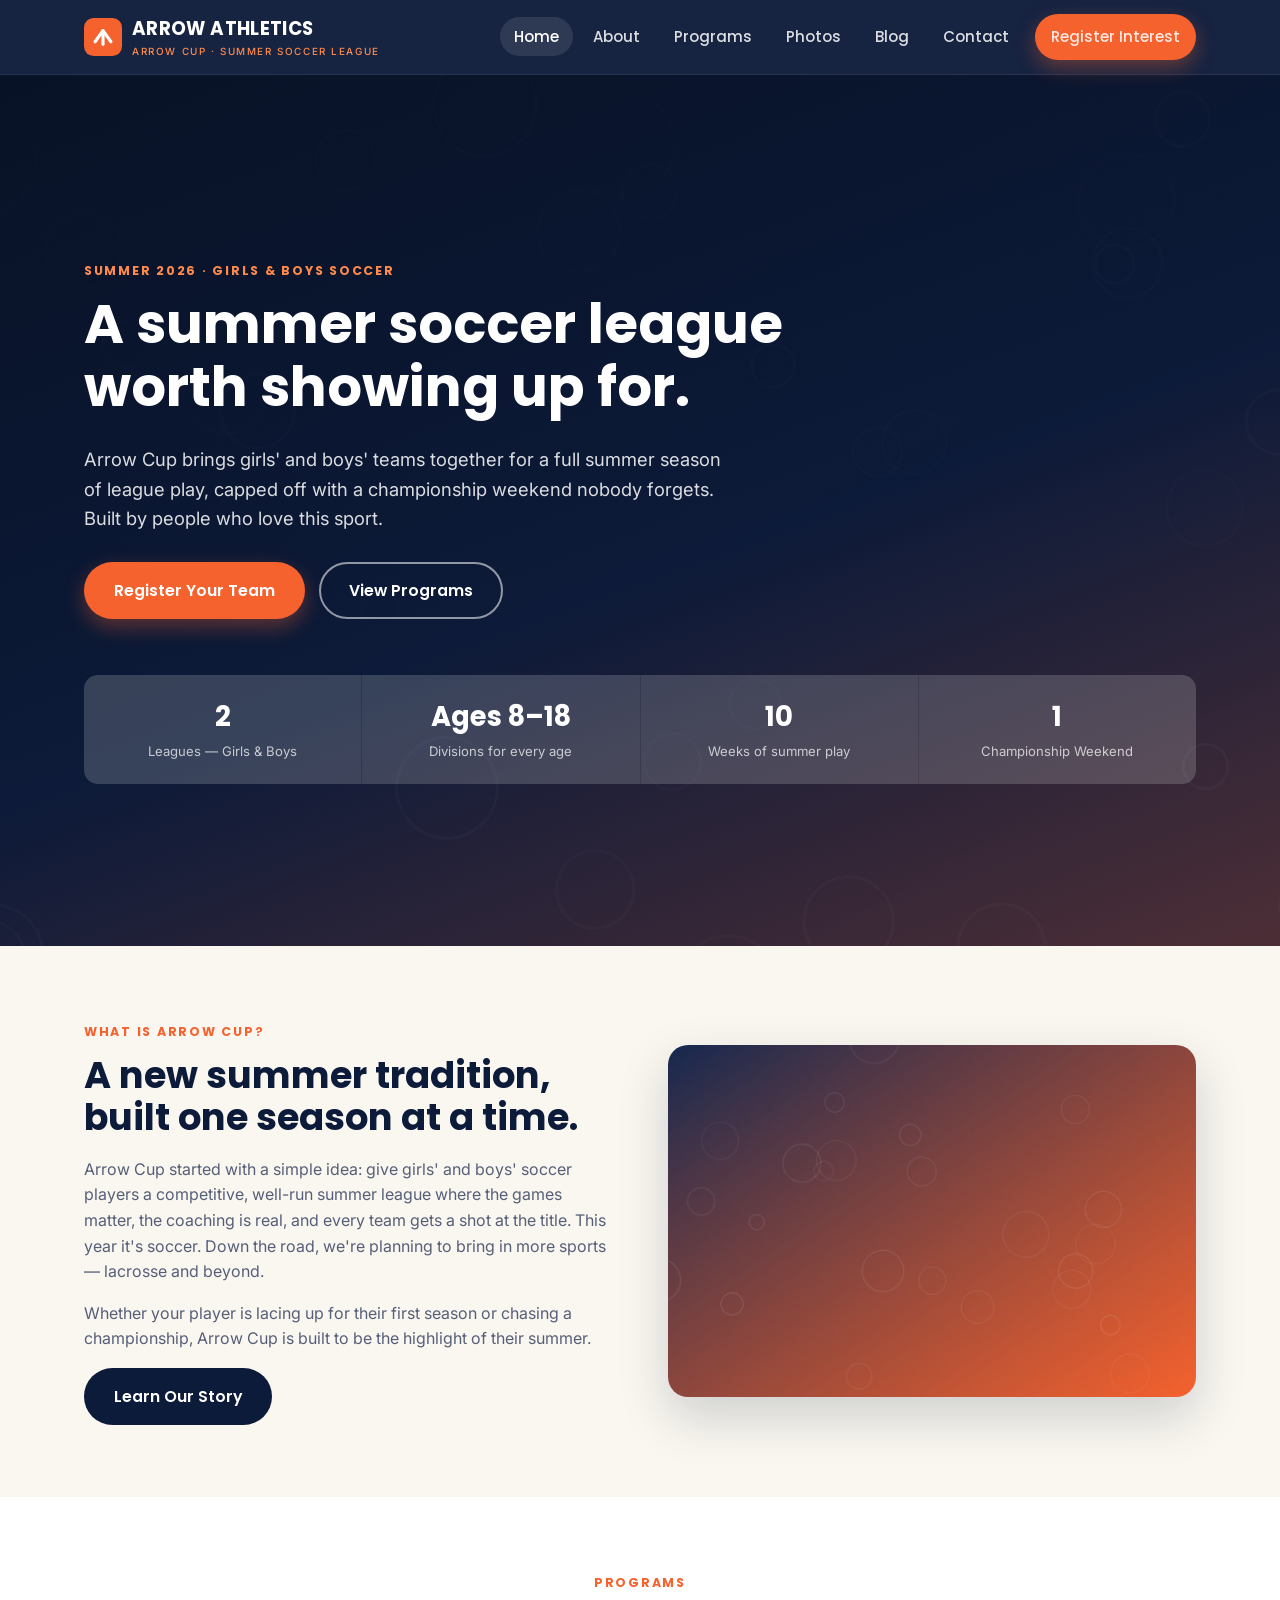
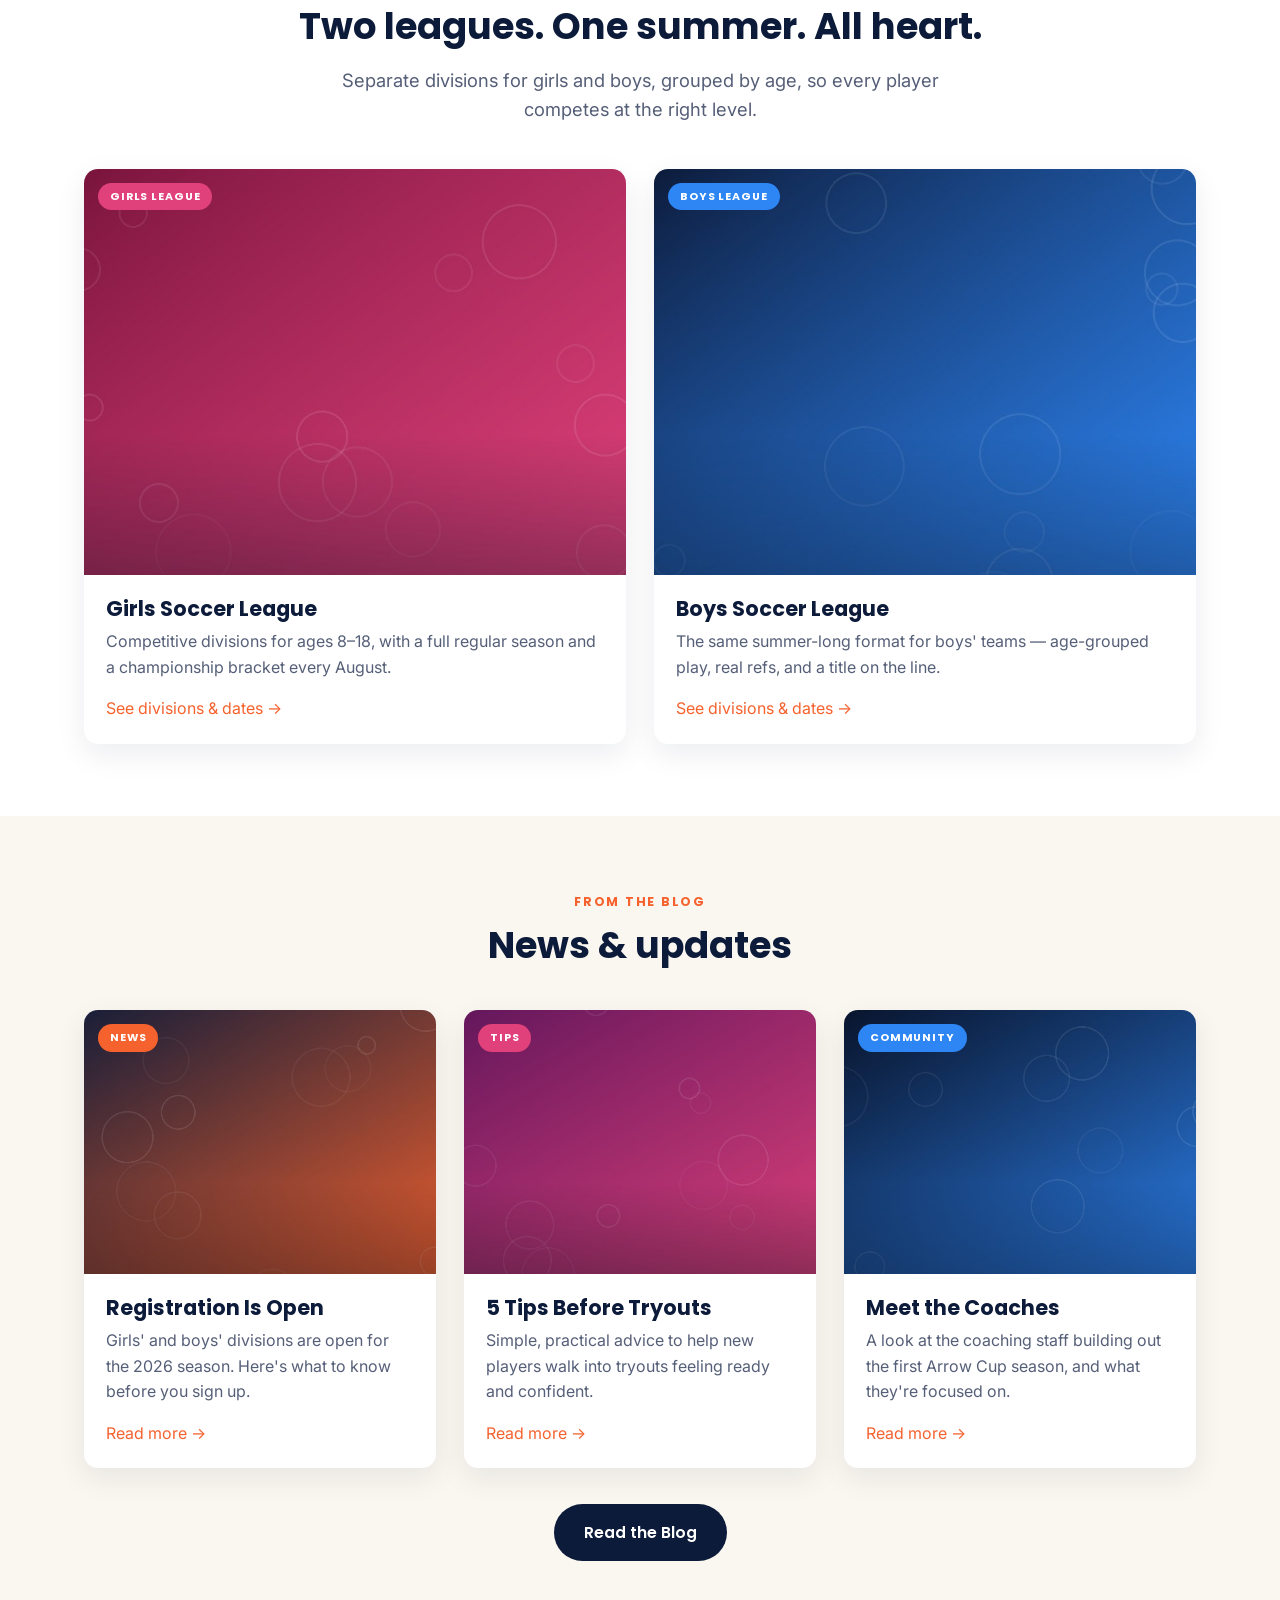
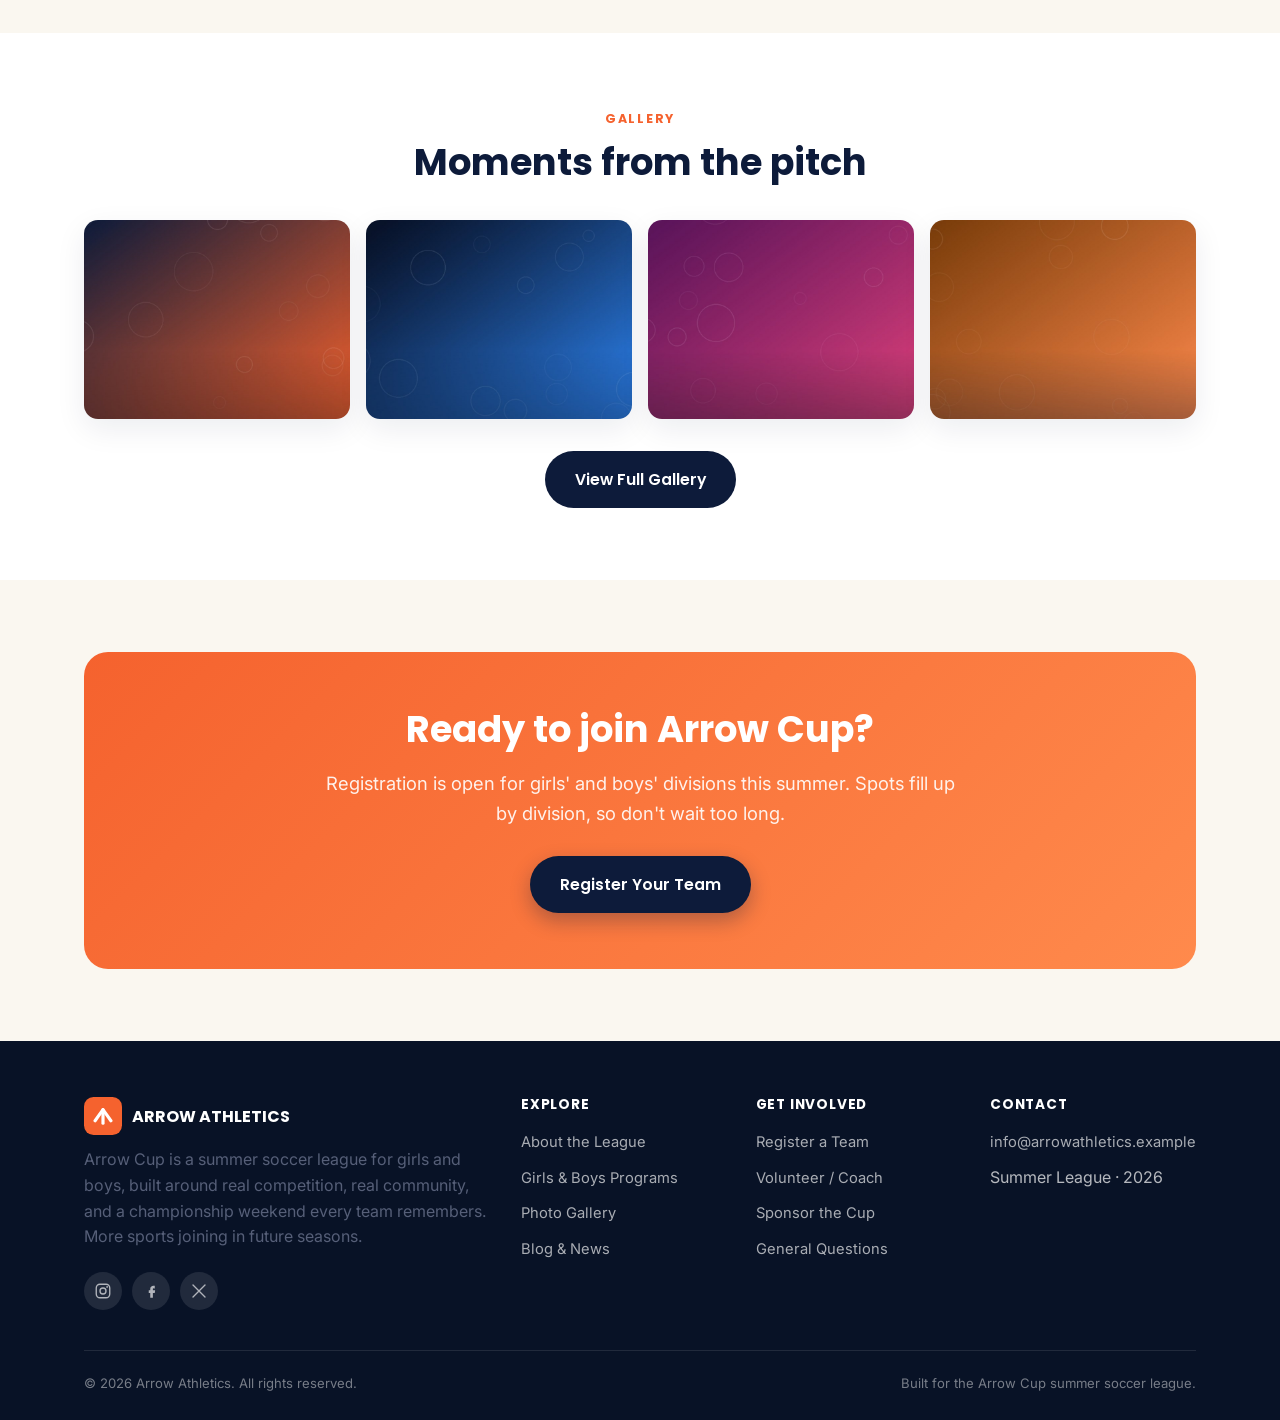
==== index.html @ c4ea47e0 "Add files via upload" ====
<!doctype html>
<html lang="en">
<head>
<meta charset="UTF-8">
<meta name="viewport" content="width=device-width, initial-scale=1.0">
<title>Home | Arrow Athletics</title>
<meta name="description" content="Arrow Cup is a summer soccer league for girls and boys, built around real competition, community, and a championship weekend.">
<link rel="icon" href="images/favicon.svg" type="image/svg+xml">
<link rel="preconnect" href="https://fonts.googleapis.com">
<link rel="preconnect" href="https://fonts.gstatic.com" crossorigin>
<link href="https://fonts.googleapis.com/css2?family=Poppins:wght@500;600;700;800&family=Inter:wght@400;500;600&display=swap" rel="stylesheet">
<link rel="stylesheet" href="css/style.css">
<meta property="og:title" content="Home | Arrow Athletics">
<meta property="og:description" content="Arrow Cup is a summer soccer league for girls and boys, built around real competition, community, and a championship weekend.">
<meta property="og:type" content="website">
</head>
<body>
<header class="site-header">
  <div class="nav-wrap">
    <a href="index.html" class="brand">
      <svg class="brand-mark" viewBox="0 0 48 48" fill="none" xmlns="http://www.w3.org/2000/svg" aria-hidden="true">
<rect width="48" height="48" rx="12" fill="#F5622E"/>
<path d="M14 30L24 16L34 30" stroke="white" stroke-width="4" stroke-linecap="round" stroke-linejoin="round"/>
<path d="M24 16V33" stroke="white" stroke-width="4" stroke-linecap="round"/>
</svg>
      <span>ARROW ATHLETICS<small>Arrow Cup &middot; Summer Soccer League</small></span>
    </a>
    <ul class="nav-links">
        <li><a href="index.html" class="active">Home</a></li>
        <li><a href="about.html">About</a></li>
        <li><a href="programs.html">Programs</a></li>
        <li><a href="photos.html">Photos</a></li>
        <li><a href="blog.html">Blog</a></li>
        <li><a href="contact.html">Contact</a></li>
        <li class="nav-cta"><a href="contact.html" class="btn btn-primary btn-sm">Register Interest</a></li>
    </ul>
    <button class="nav-toggle" aria-label="Toggle navigation" aria-expanded="false">
      <span></span><span></span><span></span>
    </button>
  </div>
</header>

<section class="hero">
  <div class="hero-bg" style="background-image:url('images/hero.jpg')"></div>
  <div class="hero-overlay"></div>
  <div class="hero-inner">
    <div class="eyebrow" style="color:#ff8a4c">Summer 2026 &middot; Girls &amp; Boys Soccer</div>
    <h1>A summer soccer league worth showing up for.</h1>
    <p class="lede">Arrow Cup brings girls' and boys' teams together for a full summer season of league play, capped off with a championship weekend nobody forgets. Built by people who love this sport.</p>
    <div class="hero-actions">
      <a href="contact.html" class="btn btn-primary">Register Your Team</a>
      <a href="programs.html" class="btn btn-outline">View Programs</a>
    </div>
    <div class="stat-strip">
      <div class="stat-item"><strong>2</strong><span>Leagues &mdash; Girls &amp; Boys</span></div>
      <div class="stat-item"><strong>Ages 8&ndash;18</strong><span>Divisions for every age</span></div>
      <div class="stat-item"><strong>10</strong><span>Weeks of summer play</span></div>
      <div class="stat-item"><strong>1</strong><span>Championship Weekend</span></div>
    </div>
  </div>
</section>

<section>
  <div class="container">
    <div class="grid grid-2" style="align-items:center; gap:56px;">
      <div>
        <div class="eyebrow">What is Arrow Cup?</div>
        <h2>A new summer tradition, built one season at a time.</h2>
        <p>Arrow Cup started with a simple idea: give girls' and boys' soccer players a competitive, well-run summer league where the games matter, the coaching is real, and every team gets a shot at the title. This year it's soccer. Down the road, we're planning to bring in more sports &mdash; lacrosse and beyond.</p>
        <p>Whether your player is lacing up for their first season or chasing a championship, Arrow Cup is built to be the highlight of their summer.</p>
        <a href="about.html" class="btn btn-navy">Learn Our Story</a>
      </div>
      <div>
        <img src="images/about.jpg" alt="Arrow Cup summer soccer league" style="border-radius:20px; box-shadow:var(--shadow-lg);">
      </div>
    </div>
  </div>
</section>

<section style="background:#fff;">
  <div class="container">
    <div class="center" style="margin-bottom:44px;">
      <div class="eyebrow">Programs</div>
      <h2>Two leagues. One summer. All heart.</h2>
      <p class="lede mx-auto">Separate divisions for girls and boys, grouped by age, so every player competes at the right level.</p>
    </div>
    <div class="grid grid-2">
      <div class="card">
        <div class="card-media"><img src="images/gallery/gallery-2.jpg" alt="Girls soccer league"><span class="tag tag-girls">Girls League</span></div>
        <div class="card-body">
          <h3>Girls Soccer League</h3>
          <p>Competitive divisions for ages 8&ndash;18, with a full regular season and a championship bracket every August.</p>
          <a href="programs.html#girls">See divisions &amp; dates &rarr;</a>
        </div>
      </div>
      <div class="card">
        <div class="card-media"><img src="images/gallery/gallery-6.jpg" alt="Boys soccer league"><span class="tag tag-boys">Boys League</span></div>
        <div class="card-body">
          <h3>Boys Soccer League</h3>
          <p>The same summer-long format for boys' teams &mdash; age-grouped play, real refs, and a title on the line.</p>
          <a href="programs.html#boys">See divisions &amp; dates &rarr;</a>
        </div>
      </div>
    </div>
  </div>
</section>

<section>
  <div class="container">
    <div class="center" style="margin-bottom:44px;">
      <div class="eyebrow">From the Blog</div>
      <h2>News &amp; updates</h2>
    </div>
    <div class="grid grid-3">
      <div class="card">
        <div class="card-media"><img src="images/blog/blog-1.jpg" alt="Registration Is Open"><span class="tag tag-news">News</span></div>
        <div class="card-body">
          <h3>Registration Is Open</h3>
          <p>Girls' and boys' divisions are open for the 2026 season. Here's what to know before you sign up.</p>
          <a href="blog-registration-open.html">Read more &rarr;</a>
        </div>
      </div>
      <div class="card">
        <div class="card-media"><img src="images/blog/blog-2.jpg" alt="5 Tips Before Tryouts"><span class="tag tag-tips">Tips</span></div>
        <div class="card-body">
          <h3>5 Tips Before Tryouts</h3>
          <p>Simple, practical advice to help new players walk into tryouts feeling ready and confident.</p>
          <a href="blog-tryout-tips.html">Read more &rarr;</a>
        </div>
      </div>
      <div class="card">
        <div class="card-media"><img src="images/blog/blog-3.jpg" alt="Meet the Coaches"><span class="tag tag-community">Community</span></div>
        <div class="card-body">
          <h3>Meet the Coaches</h3>
          <p>A look at the coaching staff building out the first Arrow Cup season, and what they're focused on.</p>
          <a href="blog-meet-the-coaches.html">Read more &rarr;</a>
        </div>
      </div>
    </div>
    <div class="center" style="margin-top:36px;"><a href="blog.html" class="btn btn-navy">Read the Blog</a></div>
  </div>
</section>

<section style="background:#fff;">
  <div class="container">
    <div class="center" style="margin-bottom:36px;">
      <div class="eyebrow">Gallery</div>
      <h2>Moments from the pitch</h2>
    </div>
    <div class="grid grid-4" style="gap:16px;">
      <a href="photos.html" class="gallery-item"><img src="images/gallery/gallery-1.jpg" alt="Arrow Cup photo 1"></a><a href="photos.html" class="gallery-item"><img src="images/gallery/gallery-3.jpg" alt="Arrow Cup photo 3"></a><a href="photos.html" class="gallery-item"><img src="images/gallery/gallery-5.jpg" alt="Arrow Cup photo 5"></a><a href="photos.html" class="gallery-item"><img src="images/gallery/gallery-7.jpg" alt="Arrow Cup photo 7"></a>
    </div>
    <div class="center" style="margin-top:32px;"><a href="photos.html" class="btn btn-navy">View Full Gallery</a></div>
  </div>
</section>

<section>
  <div class="container">
    <div class="cta-banner">
      <h2>Ready to join Arrow Cup?</h2>
      <p class="lede mx-auto">Registration is open for girls' and boys' divisions this summer. Spots fill up by division, so don't wait too long.</p>
      <a href="contact.html" class="btn btn-navy" style="margin-top:10px;">Register Your Team</a>
    </div>
  </div>
</section>
<footer class="site-footer">
  <div class="container">
    <div class="footer-grid">
      <div>
        <div class="footer-brand">
          <svg class="brand-mark" viewBox="0 0 48 48" fill="none" xmlns="http://www.w3.org/2000/svg" aria-hidden="true">
<rect width="48" height="48" rx="12" fill="#F5622E"/>
<path d="M14 30L24 16L34 30" stroke="white" stroke-width="4" stroke-linecap="round" stroke-linejoin="round"/>
<path d="M24 16V33" stroke="white" stroke-width="4" stroke-linecap="round"/>
</svg>
          <span>ARROW ATHLETICS</span>
        </div>
        <p>Arrow Cup is a summer soccer league for girls and boys, built around real competition, real community, and a championship weekend every team remembers. More sports joining in future seasons.</p>
        <div class="social-row">
          <a href="#" aria-label="Instagram" title="Instagram">
            <svg width="18" height="18" viewBox="0 0 24 24" fill="none"><rect x="3" y="3" width="18" height="18" rx="5" stroke="currentColor" stroke-width="1.8"/><circle cx="12" cy="12" r="4" stroke="currentColor" stroke-width="1.8"/><circle cx="17.5" cy="6.5" r="1.2" fill="currentColor"/></svg>
          </a>
          <a href="#" aria-label="Facebook" title="Facebook">
            <svg width="18" height="18" viewBox="0 0 24 24" fill="none"><path d="M15 8.5h2V5h-2c-2.2 0-4 1.8-4 4v2H9v3.5h2V21h3.5v-6.5H17l.5-3.5h-3V9c0-.6.4-1 1-1z" fill="currentColor"/></svg>
          </a>
          <a href="#" aria-label="X / Twitter" title="X / Twitter">
            <svg width="18" height="18" viewBox="0 0 24 24" fill="none"><path d="M4 4l16 16M20 4L4 20" stroke="currentColor" stroke-width="1.8" stroke-linecap="round"/></svg>
          </a>
        </div>
      </div>
      <div>
        <h4>Explore</h4>
        <ul>
          <li><a href="about.html">About the League</a></li>
          <li><a href="programs.html">Girls &amp; Boys Programs</a></li>
          <li><a href="photos.html">Photo Gallery</a></li>
          <li><a href="blog.html">Blog &amp; News</a></li>
        </ul>
      </div>
      <div>
        <h4>Get Involved</h4>
        <ul>
          <li><a href="contact.html">Register a Team</a></li>
          <li><a href="contact.html">Volunteer / Coach</a></li>
          <li><a href="contact.html">Sponsor the Cup</a></li>
          <li><a href="contact.html">General Questions</a></li>
        </ul>
      </div>
      <div>
        <h4>Contact</h4>
        <ul>
          <li><a href="mailto:info@arrowathletics.example">info@arrowathletics.example</a></li>
          <li><span>Summer League &middot; 2026</span></li>
        </ul>
      </div>
    </div>
    <div class="footer-bottom">
      <span>&copy; <span data-year>2026</span> Arrow Athletics. All rights reserved.</span>
      <span>Built for the Arrow Cup summer soccer league.</span>
    </div>
  </div>
</footer>
<script src="js/main.js"></script>
</body>
</html>
---- css/style.css ----
/* =========================================================
   Arrow Cup / Arrow Athletics — site stylesheet
   ========================================================= */

:root {
  --navy: #0d1b3a;
  --navy-dark: #081226;
  --navy-soft: #16295a;
  --orange: #f5622e;
  --orange-light: #ff8a4c;
  --pink: #e0417b;
  --blue: #2e86f5;
  --green: #2fae6d;
  --cream: #faf7f0;
  --paper: #ffffff;
  --ink: #171c2b;
  --ink-soft: #565f78;
  --line: #e6e2d8;
  --radius: 14px;
  --radius-sm: 8px;
  --shadow: 0 10px 30px rgba(13, 27, 58, 0.08);
  --shadow-lg: 0 20px 50px rgba(13, 27, 58, 0.18);
  --max: 1160px;
  --font-head: 'Poppins', 'Segoe UI', sans-serif;
  --font-body: 'Inter', 'Segoe UI', sans-serif;
}

* { box-sizing: border-box; }
html { scroll-behavior: smooth; }

body {
  margin: 0;
  font-family: var(--font-body);
  color: var(--ink);
  background: var(--cream);
  line-height: 1.6;
  -webkit-font-smoothing: antialiased;
}

img { max-width: 100%; display: block; }

h1, h2, h3, h4 {
  font-family: var(--font-head);
  line-height: 1.15;
  margin: 0 0 0.5em;
  color: var(--navy);
  font-weight: 700;
}

h1 { font-size: clamp(2.1rem, 5vw, 3.4rem); }
h2 { font-size: clamp(1.6rem, 3.4vw, 2.3rem); }
h3 { font-size: 1.3rem; }

p { margin: 0 0 1em; color: var(--ink-soft); }

a { color: var(--orange); text-decoration: none; }
a:hover { text-decoration: underline; }

.container {
  max-width: var(--max);
  margin: 0 auto;
  padding: 0 24px;
}

section { padding: 72px 0; }
.section-tight { padding: 48px 0; }

.eyebrow {
  display: inline-block;
  font-family: var(--font-head);
  font-weight: 700;
  font-size: 0.78rem;
  letter-spacing: 0.14em;
  text-transform: uppercase;
  color: var(--orange);
  margin-bottom: 12px;
}

.center { text-align: center; }
.lede { font-size: 1.15rem; max-width: 640px; }
.mx-auto { margin-left: auto; margin-right: auto; }

/* ---------- Buttons ---------- */
.btn {
  display: inline-flex;
  align-items: center;
  gap: 8px;
  font-family: var(--font-head);
  font-weight: 600;
  font-size: 0.98rem;
  padding: 14px 28px;
  border-radius: 999px;
  border: 2px solid transparent;
  cursor: pointer;
  transition: transform 0.15s ease, box-shadow 0.15s ease, background 0.15s ease, color 0.15s ease;
  text-decoration: none !important;
}
.btn-primary {
  background: var(--orange);
  color: #fff;
  box-shadow: 0 8px 20px rgba(245, 98, 46, 0.35);
}
.btn-primary:hover { background: var(--orange-light); transform: translateY(-2px); }
.btn-outline {
  background: transparent;
  border-color: rgba(255,255,255,0.55);
  color: #fff;
}
.btn-outline:hover { background: rgba(255,255,255,0.12); transform: translateY(-2px); }
.btn-navy {
  background: var(--navy);
  color: #fff;
}
.btn-navy:hover { background: var(--navy-soft); transform: translateY(-2px); }
.btn-sm { padding: 9px 18px; font-size: 0.85rem; }

/* ---------- Header / Nav ---------- */
.site-header {
  position: sticky;
  top: 0;
  z-index: 100;
  background: rgba(13, 27, 58, 0.96);
  backdrop-filter: blur(6px);
  border-bottom: 1px solid rgba(255,255,255,0.08);
}
.nav-wrap {
  max-width: var(--max);
  margin: 0 auto;
  padding: 14px 24px;
  display: flex;
  align-items: center;
  justify-content: space-between;
  gap: 20px;
}
.brand {
  display: flex;
  align-items: center;
  gap: 10px;
  color: #fff;
  font-family: var(--font-head);
  font-weight: 700;
  font-size: 1.15rem;
  letter-spacing: 0.02em;
}
.brand:hover { text-decoration: none; }
.brand small {
  display: block;
  font-family: var(--font-body);
  font-weight: 500;
  font-size: 0.62rem;
  letter-spacing: 0.16em;
  color: var(--orange-light);
  text-transform: uppercase;
}
.brand-mark { width: 38px; height: 38px; flex-shrink: 0; }

.nav-links {
  display: flex;
  align-items: center;
  gap: 6px;
  list-style: none;
  margin: 0;
  padding: 0;
}
.nav-links a {
  color: rgba(255,255,255,0.85);
  font-family: var(--font-head);
  font-weight: 500;
  font-size: 0.94rem;
  padding: 9px 14px;
  border-radius: 999px;
  transition: background 0.15s ease, color 0.15s ease;
}
.nav-links a:hover, .nav-links a.active {
  background: rgba(255,255,255,0.1);
  color: #fff;
  text-decoration: none;
}
.nav-cta { margin-left: 6px; }

.nav-toggle {
  display: none;
  background: none;
  border: none;
  cursor: pointer;
  padding: 8px;
}
.nav-toggle span {
  display: block;
  width: 24px;
  height: 2px;
  background: #fff;
  margin: 5px 0;
  transition: transform 0.2s ease, opacity 0.2s ease;
}

@media (max-width: 880px) {
  .nav-toggle { display: block; }
  .nav-links {
    position: absolute;
    top: 100%;
    left: 0;
    right: 0;
    background: var(--navy-dark);
    flex-direction: column;
    align-items: stretch;
    padding: 10px 24px 20px;
    gap: 2px;
    display: none;
    border-bottom: 1px solid rgba(255,255,255,0.08);
  }
  .nav-links.open { display: flex; }
  .nav-links a { padding: 12px 8px; }
  .nav-cta { margin-left: 0; margin-top: 8px; }
}

/* ---------- Hero (home) ---------- */
.hero {
  position: relative;
  color: #fff;
  background: linear-gradient(160deg, var(--navy-dark), var(--navy) 60%);
  overflow: hidden;
}
.hero-bg {
  position: absolute;
  inset: 0;
  background-size: cover;
  background-position: center;
  opacity: 0.55;
  mix-blend-mode: luminosity;
}
.hero-overlay {
  position: absolute;
  inset: 0;
  background: linear-gradient(160deg, rgba(8,18,38,0.92), rgba(13,27,58,0.75) 55%, rgba(245,98,46,0.28));
}
.hero-inner {
  position: relative;
  padding: 110px 24px 90px;
  max-width: var(--max);
  margin: 0 auto;
}
.hero-inner h1 { color: #fff; max-width: 780px; }
.hero-inner p.lede { color: rgba(255,255,255,0.85); }
.hero-actions { display: flex; gap: 14px; flex-wrap: wrap; margin-top: 28px; }

.stat-strip {
  position: relative;
  display: grid;
  grid-template-columns: repeat(4, 1fr);
  gap: 1px;
  background: rgba(255,255,255,0.12);
  margin-top: 56px;
  border-radius: var(--radius);
  overflow: hidden;
}
.stat-item {
  background: rgba(255,255,255,0.06);
  padding: 20px 18px;
  text-align: center;
}
.stat-item strong {
  display: block;
  font-family: var(--font-head);
  font-size: 1.7rem;
  color: #fff;
}
.stat-item span { font-size: 0.82rem; color: rgba(255,255,255,0.72); }
@media (max-width: 700px) {
  .stat-strip { grid-template-columns: repeat(2, 1fr); }
}

/* ---------- Page header (inner pages) ---------- */
.page-hero {
  background: linear-gradient(135deg, var(--navy-dark), var(--navy));
  color: #fff;
  padding: 70px 0 56px;
  text-align: center;
}
.page-hero h1 { color: #fff; margin-bottom: 10px; }
.page-hero p { color: rgba(255,255,255,0.78); max-width: 560px; margin: 0 auto; }
.breadcrumb {
  font-size: 0.82rem;
  color: rgba(255,255,255,0.55);
  text-transform: uppercase;
  letter-spacing: 0.1em;
  margin-bottom: 14px;
}

/* ---------- Cards ---------- */
.grid {
  display: grid;
  gap: 28px;
}
.grid-2 { grid-template-columns: repeat(2, 1fr); }
.grid-3 { grid-template-columns: repeat(3, 1fr); }
.grid-4 { grid-template-columns: repeat(4, 1fr); }
@media (max-width: 880px) {
  .grid-2, .grid-3, .grid-4 { grid-template-columns: 1fr 1fr; }
}
@media (max-width: 600px) {
  .grid-2, .grid-3, .grid-4 { grid-template-columns: 1fr; }
}

.card {
  background: var(--paper);
  border-radius: var(--radius);
  overflow: hidden;
  box-shadow: var(--shadow);
  transition: transform 0.18s ease, box-shadow 0.18s ease;
  display: flex;
  flex-direction: column;
}
.card:hover { transform: translateY(-4px); box-shadow: var(--shadow-lg); }
.card-media { position: relative; aspect-ratio: 4 / 3; overflow: hidden; }
.card-media img { width: 100%; height: 100%; object-fit: cover; }
.card-body { padding: 22px; flex: 1; display: flex; flex-direction: column; }
.card-body h3 { margin-bottom: 8px; }
.card-body p { flex: 1; }

.tag {
  display: inline-block;
  font-family: var(--font-head);
  font-weight: 700;
  font-size: 0.68rem;
  letter-spacing: 0.08em;
  text-transform: uppercase;
  padding: 5px 12px;
  border-radius: 999px;
  color: #fff;
}
.tag-girls { background: var(--pink); }
.tag-boys { background: var(--blue); }
.tag-news { background: var(--orange); }
.tag-tips { background: var(--pink); }
.tag-community { background: var(--blue); }
.tag-training { background: var(--green); }
.tag-cup { background: var(--orange); }

.card-media .tag {
  position: absolute;
  top: 14px;
  left: 14px;
}

/* Feature blocks (about / values) */
.feature {
  display: flex;
  gap: 16px;
  align-items: flex-start;
}
.feature-icon {
  flex-shrink: 0;
  width: 52px;
  height: 52px;
  border-radius: 14px;
  display: flex;
  align-items: center;
  justify-content: center;
  background: rgba(245, 98, 46, 0.12);
  color: var(--orange);
}
.feature h3 { margin-bottom: 6px; font-size: 1.1rem; }
.feature p { margin: 0; font-size: 0.95rem; }

/* League / program sections */
.league-block {
  background: var(--paper);
  border-radius: 20px;
  padding: 40px;
  box-shadow: var(--shadow);
  margin-bottom: 32px;
  border-top: 6px solid var(--orange);
}
.league-block.girls { border-top-color: var(--pink); }
.league-block.boys { border-top-color: var(--blue); }
.league-head {
  display: flex;
  align-items: center;
  justify-content: space-between;
  flex-wrap: wrap;
  gap: 16px;
  margin-bottom: 20px;
}
.age-table {
  width: 100%;
  border-collapse: collapse;
  margin-top: 12px;
  font-size: 0.95rem;
}
.age-table th, .age-table td {
  text-align: left;
  padding: 12px 14px;
  border-bottom: 1px solid var(--line);
}
.age-table th {
  font-family: var(--font-head);
  font-size: 0.78rem;
  letter-spacing: 0.06em;
  text-transform: uppercase;
  color: var(--ink-soft);
}

/* CTA banner */
.cta-banner {
  background: linear-gradient(135deg, var(--orange), var(--orange-light));
  color: #fff;
  border-radius: 24px;
  padding: 56px;
  text-align: center;
}
.cta-banner h2 { color: #fff; }
.cta-banner p { color: rgba(255,255,255,0.9); }
.cta-banner .btn-navy { box-shadow: 0 8px 20px rgba(13,27,58,0.3); }

/* ---------- Gallery ---------- */
.filter-bar {
  display: flex;
  gap: 10px;
  flex-wrap: wrap;
  justify-content: center;
  margin-bottom: 36px;
}
.filter-btn {
  font-family: var(--font-head);
  font-weight: 600;
  font-size: 0.88rem;
  padding: 9px 20px;
  border-radius: 999px;
  border: 1.5px solid var(--line);
  background: #fff;
  color: var(--ink-soft);
  cursor: pointer;
  transition: all 0.15s ease;
}
.filter-btn:hover { border-color: var(--orange); color: var(--orange); }
.filter-btn.active { background: var(--navy); border-color: var(--navy); color: #fff; }

.gallery-grid {
  display: grid;
  grid-template-columns: repeat(4, 1fr);
  gap: 18px;
}
@media (max-width: 900px) { .gallery-grid { grid-template-columns: repeat(2, 1fr); } }
@media (max-width: 480px) { .gallery-grid { grid-template-columns: 1fr; } }

.gallery-item {
  position: relative;
  border-radius: var(--radius);
  overflow: hidden;
  cursor: pointer;
  aspect-ratio: 4/3;
  box-shadow: var(--shadow);
}
.gallery-item img {
  width: 100%; height: 100%; object-fit: cover;
  transition: transform 0.3s ease;
}
.gallery-item:hover img { transform: scale(1.06); }
.gallery-cap {
  position: absolute;
  left: 0; right: 0; bottom: 0;
  padding: 14px;
  background: linear-gradient(to top, rgba(8,18,38,0.85), transparent);
  color: #fff;
  font-size: 0.85rem;
  font-family: var(--font-head);
  font-weight: 600;
}

.lightbox {
  position: fixed;
  inset: 0;
  background: rgba(6, 12, 26, 0.92);
  display: none;
  align-items: center;
  justify-content: center;
  z-index: 1000;
  padding: 40px 20px;
}
.lightbox.open { display: flex; }
.lightbox img {
  max-width: min(900px, 100%);
  max-height: 82vh;
  border-radius: 10px;
  box-shadow: 0 30px 60px rgba(0,0,0,0.5);
}
.lightbox-close {
  position: absolute;
  top: 24px; right: 28px;
  background: rgba(255,255,255,0.12);
  color: #fff;
  border: none;
  width: 40px; height: 40px;
  border-radius: 50%;
  font-size: 1.2rem;
  cursor: pointer;
}
.lightbox-nav {
  position: absolute;
  top: 50%;
  transform: translateY(-50%);
  background: rgba(255,255,255,0.12);
  color: #fff;
  border: none;
  width: 46px; height: 46px;
  border-radius: 50%;
  font-size: 1.3rem;
  cursor: pointer;
}
.lightbox-prev { left: 20px; }
.lightbox-next { right: 20px; }

/* ---------- Forms ---------- */
.form-grid {
  display: grid;
  grid-template-columns: 1fr 1fr;
  gap: 18px;
}
.form-grid .full { grid-column: 1 / -1; }
@media (max-width: 640px) { .form-grid { grid-template-columns: 1fr; } }

label {
  display: block;
  font-family: var(--font-head);
  font-weight: 600;
  font-size: 0.85rem;
  margin-bottom: 6px;
  color: var(--navy);
}
input, select, textarea {
  width: 100%;
  padding: 12px 14px;
  border: 1.5px solid var(--line);
  border-radius: var(--radius-sm);
  font-family: var(--font-body);
  font-size: 0.96rem;
  background: #fff;
  color: var(--ink);
}
input:focus, select:focus, textarea:focus {
  outline: none;
  border-color: var(--orange);
  box-shadow: 0 0 0 3px rgba(245,98,46,0.15);
}
textarea { resize: vertical; min-height: 120px; }
.form-note {
  font-size: 0.82rem;
  color: var(--ink-soft);
  margin-top: 4px;
}
.form-success {
  display: none;
  background: rgba(47,174,109,0.12);
  color: #1c7d4e;
  border: 1px solid rgba(47,174,109,0.35);
  padding: 14px 18px;
  border-radius: var(--radius-sm);
  font-size: 0.92rem;
  margin-top: 16px;
}
.form-success.show { display: block; }

.contact-info-card {
  background: var(--navy);
  color: #fff;
  border-radius: var(--radius);
  padding: 34px;
}
.contact-info-card h3 { color: #fff; }
.contact-row {
  display: flex;
  gap: 14px;
  align-items: flex-start;
  margin-bottom: 20px;
}
.contact-row:last-child { margin-bottom: 0; }
.contact-row .ic { color: var(--orange-light); flex-shrink: 0; margin-top: 3px; }
.contact-row strong { display: block; color: #fff; font-family: var(--font-head); font-size: 0.95rem; }
.contact-row span, .contact-row a { color: rgba(255,255,255,0.75); font-size: 0.92rem; }
.social-row { display: flex; gap: 10px; margin-top: 22px; }
.social-row a {
  width: 38px; height: 38px;
  border-radius: 50%;
  background: rgba(255,255,255,0.1);
  display: flex; align-items: center; justify-content: center;
  color: #fff;
}
.social-row a:hover { background: var(--orange); text-decoration: none; }

/* ---------- Footer ---------- */
.site-footer {
  background: var(--navy-dark);
  color: rgba(255,255,255,0.7);
  padding: 56px 0 26px;
}
.footer-grid {
  display: grid;
  grid-template-columns: 2fr 1fr 1fr 1fr;
  gap: 32px;
  margin-bottom: 40px;
}
@media (max-width: 800px) {
  .footer-grid { grid-template-columns: 1fr 1fr; }
}
.footer-grid h4 {
  color: #fff;
  font-size: 0.85rem;
  letter-spacing: 0.06em;
  text-transform: uppercase;
  margin-bottom: 16px;
}
.footer-grid ul { list-style: none; margin: 0; padding: 0; }
.footer-grid li { margin-bottom: 10px; }
.footer-grid a { color: rgba(255,255,255,0.65); font-size: 0.92rem; }
.footer-grid a:hover { color: #fff; }
.footer-brand { display: flex; align-items: center; gap: 10px; color: #fff; font-family: var(--font-head); font-weight: 700; margin-bottom: 12px; }
.footer-bottom {
  border-top: 1px solid rgba(255,255,255,0.1);
  padding-top: 22px;
  display: flex;
  justify-content: space-between;
  flex-wrap: wrap;
  gap: 10px;
  font-size: 0.82rem;
  color: rgba(255,255,255,0.45);
}

/* ---------- Blog ---------- */
.article-hero {
  background: linear-gradient(135deg, var(--navy-dark), var(--navy));
  color: #fff;
  padding: 60px 0 0;
}
.article-hero .container { padding-bottom: 40px; }
.article-hero h1 { color: #fff; max-width: 700px; }
.article-meta { color: rgba(255,255,255,0.6); font-size: 0.9rem; margin-bottom: 14px; }
.article-cover { border-radius: var(--radius); overflow: hidden; margin: -60px auto 0; max-width: 900px; box-shadow: var(--shadow-lg); }
.article-body {
  max-width: 720px;
  margin: 48px auto 0;
}
.article-body h2 { margin-top: 1.4em; }
.article-body p, .article-body li { color: var(--ink); font-size: 1.05rem; }
.back-link { display: inline-flex; align-items: center; gap: 6px; font-family: var(--font-head); font-weight: 600; font-size: 0.9rem; margin-bottom: 20px; }

/* Utility */
.mt-0 { margin-top: 0; }
.text-white { color: #fff; }
.badge-row { display: flex; gap: 8px; flex-wrap: wrap; margin-bottom: 16px; }
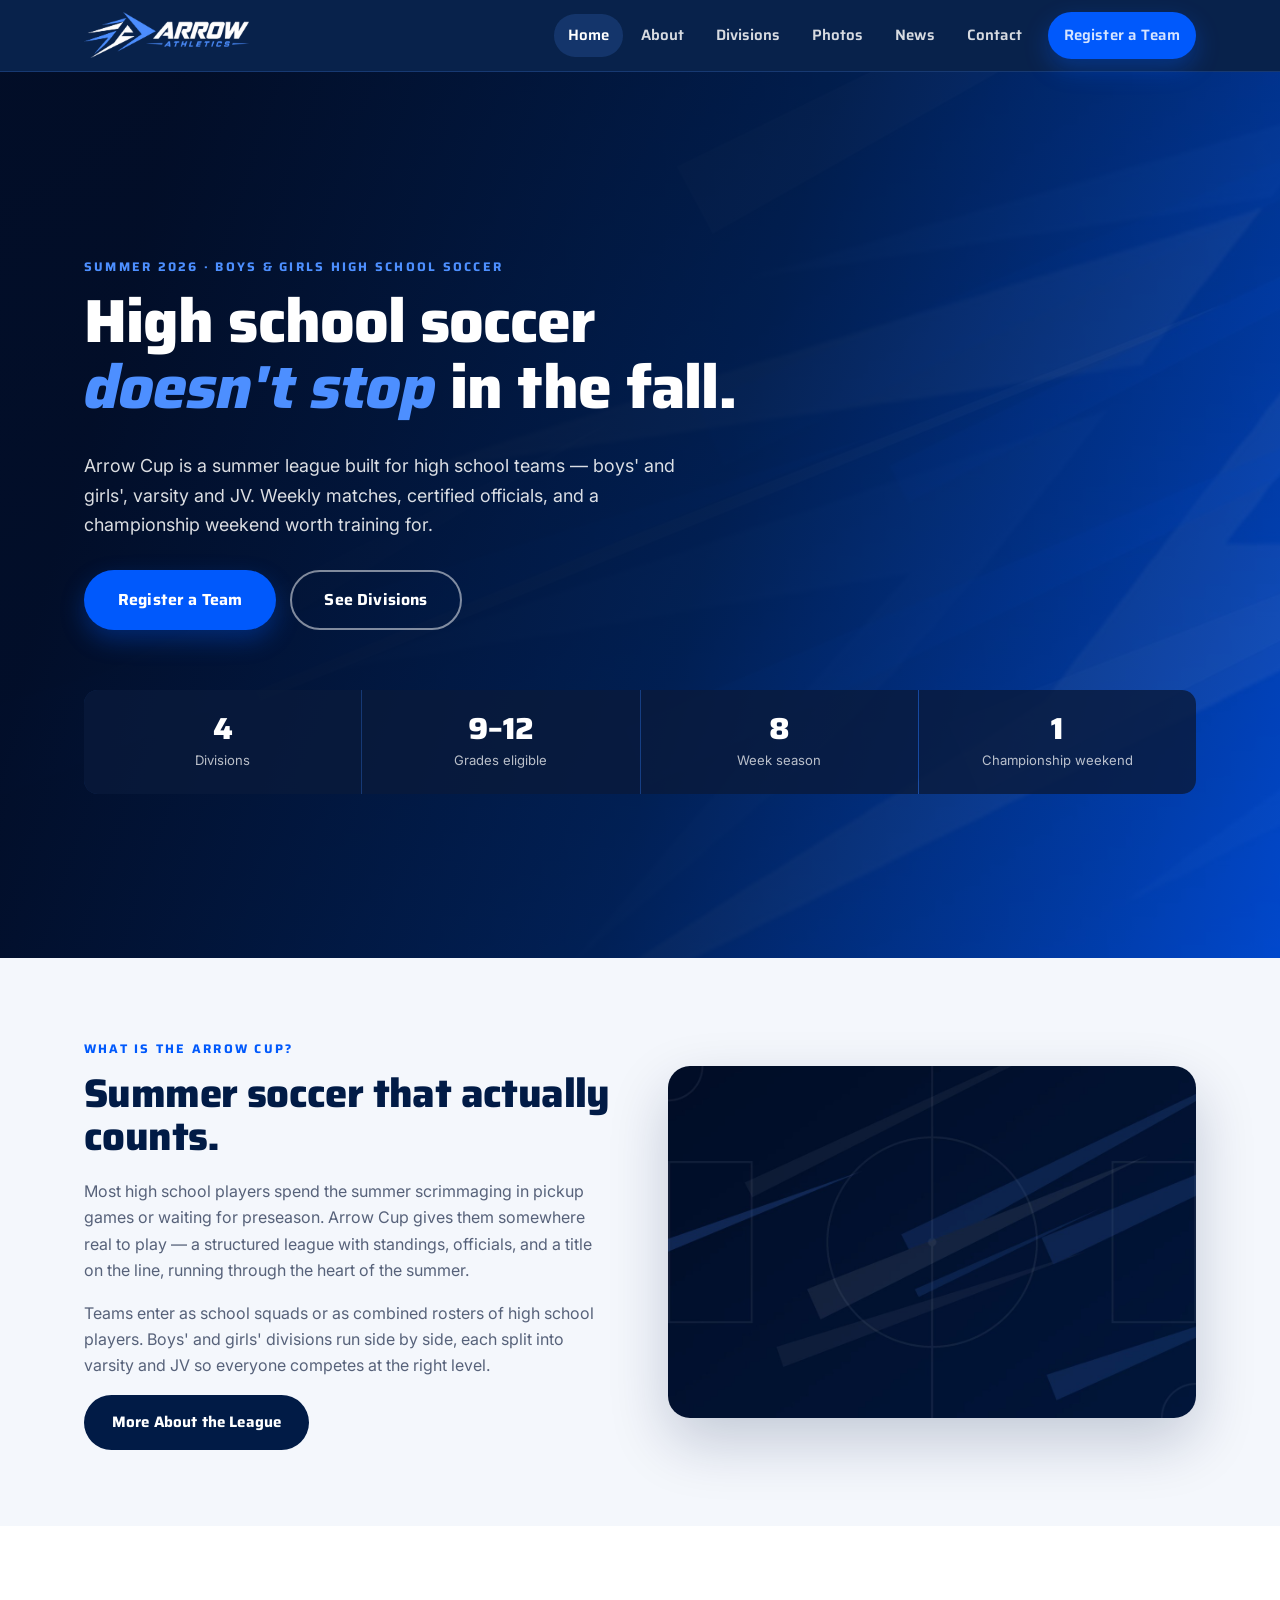
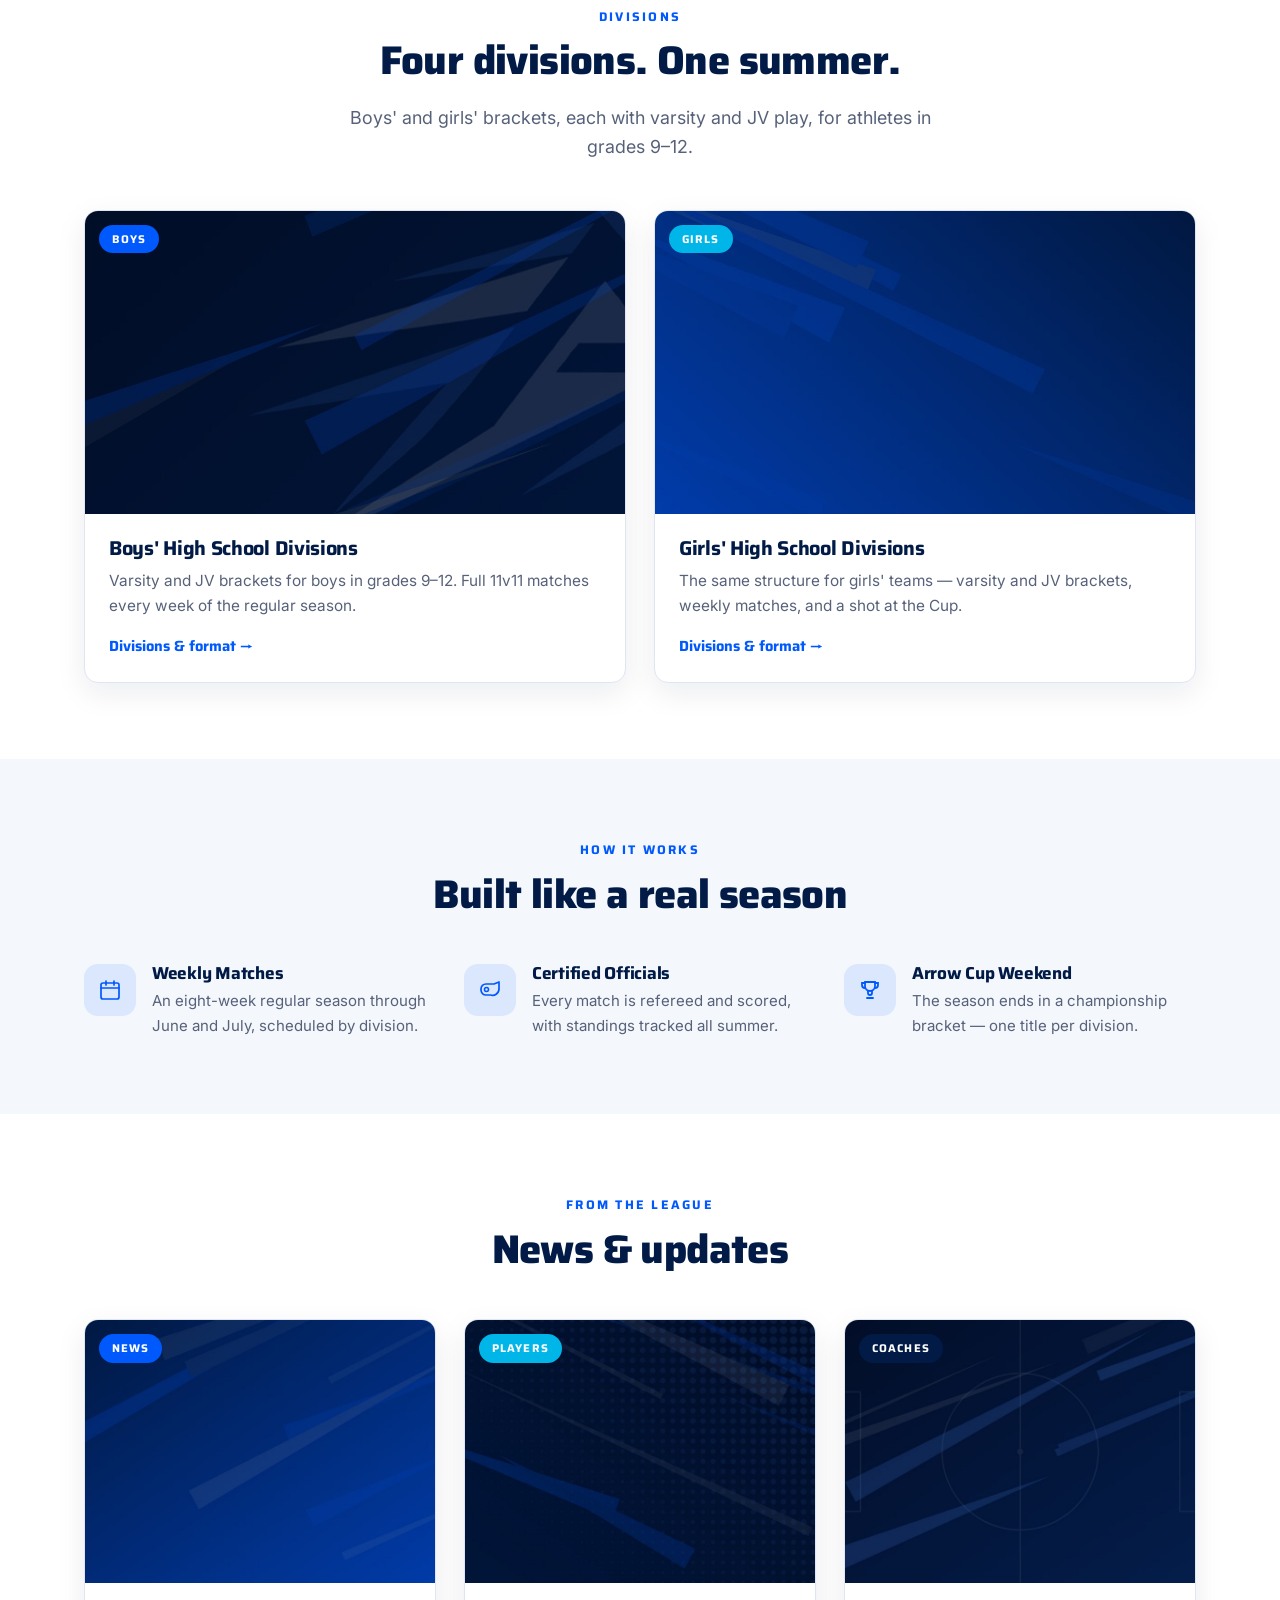
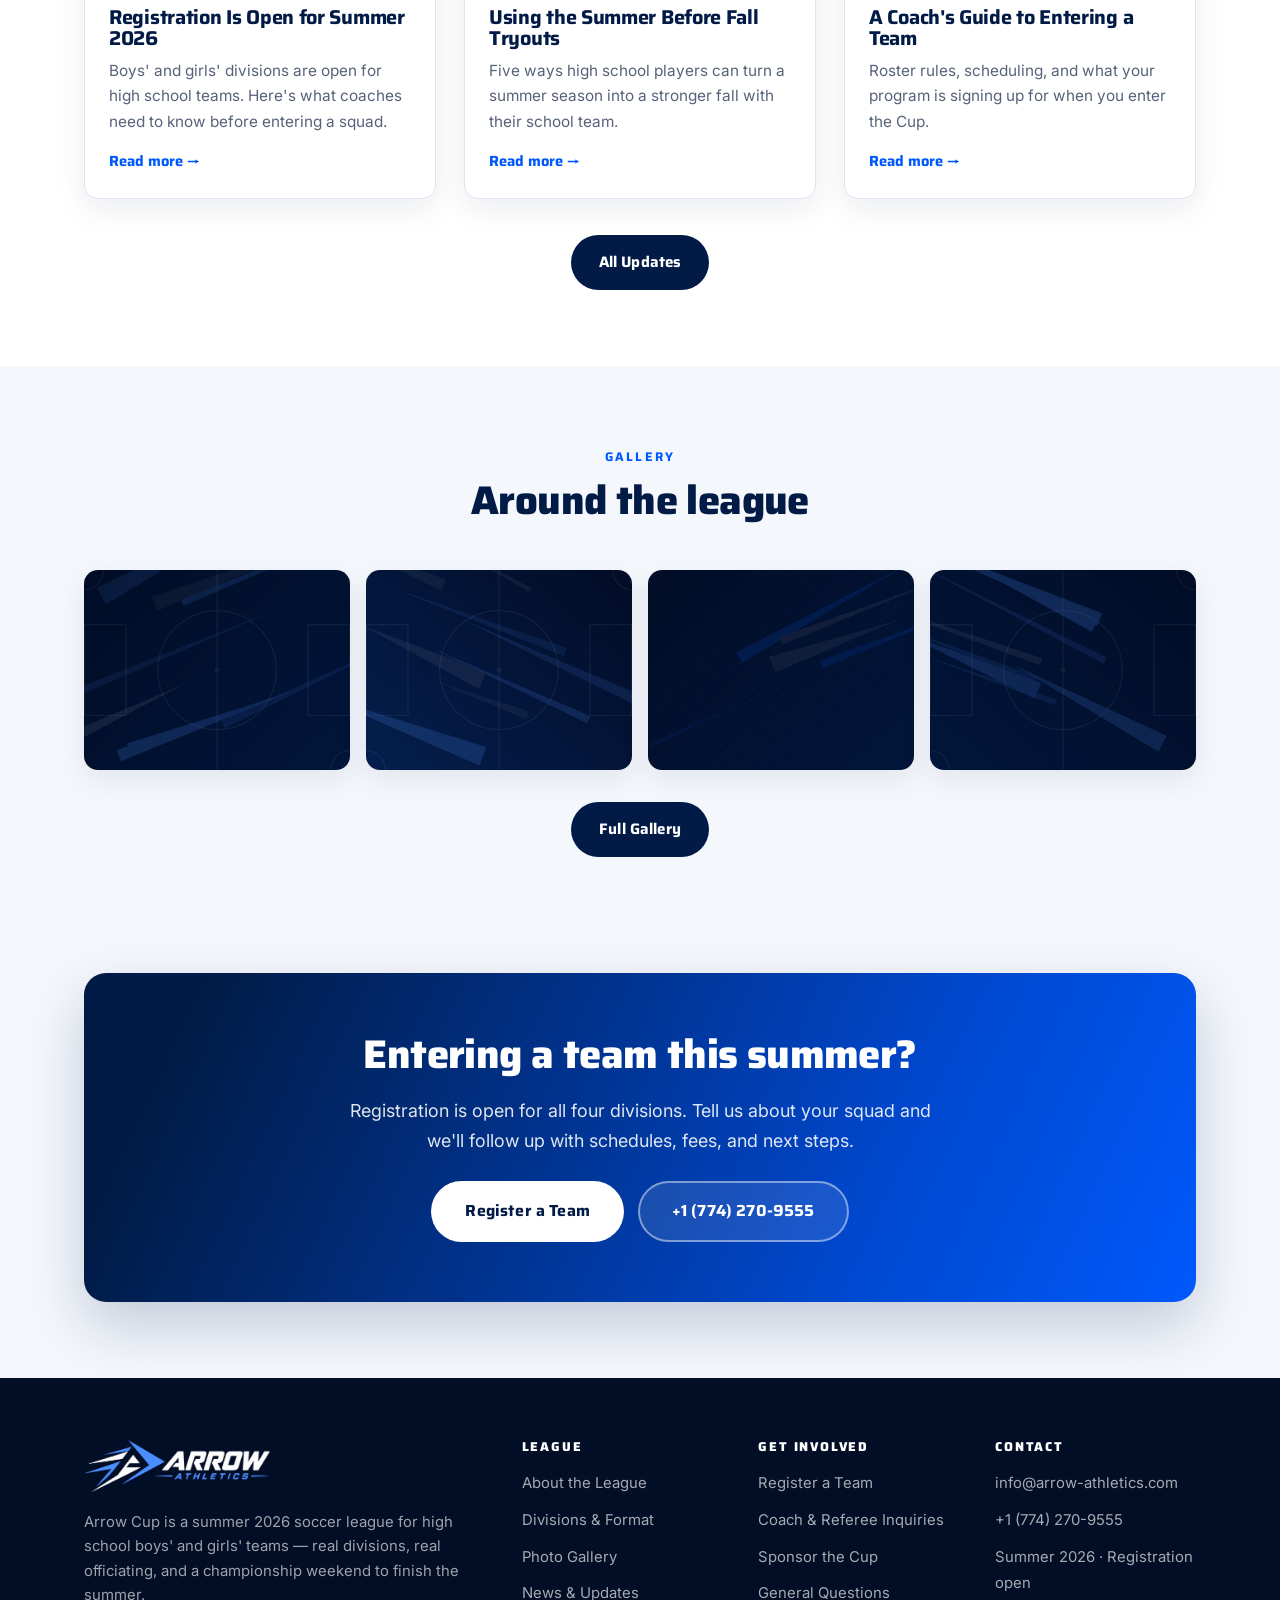
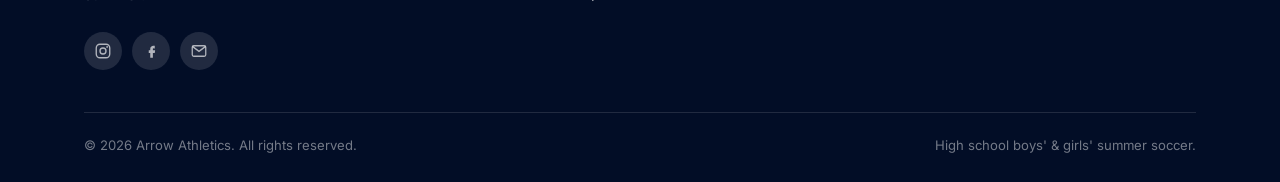
==== commit cde6e53d: "Add files via upload" ====
--- a/index.html
+++ b/index.html
@@ -4,178 +4,200 @@
 <meta charset="UTF-8">
 <meta name="viewport" content="width=device-width, initial-scale=1.0">
 <title>Home | Arrow Athletics</title>
-<meta name="description" content="Arrow Cup is a summer soccer league for girls and boys, built around real competition, community, and a championship weekend.">
-<link rel="icon" href="images/favicon.svg" type="image/svg+xml">
+<meta name="description" content="Arrow Cup is a summer 2026 soccer league for high school boys' and girls' teams — four divisions, weekly matches, and a championship weekend.">
+<link rel="icon" href="images/favicon.png" type="image/png">
+<link rel="apple-touch-icon" href="images/apple-touch-icon.png">
 <link rel="preconnect" href="https://fonts.googleapis.com">
 <link rel="preconnect" href="https://fonts.gstatic.com" crossorigin>
-<link href="https://fonts.googleapis.com/css2?family=Poppins:wght@500;600;700;800&family=Inter:wght@400;500;600&display=swap" rel="stylesheet">
+<link href="https://fonts.googleapis.com/css2?family=Saira:ital,wght@0,500;0,600;0,700;0,800;1,700;1,800&family=Inter:wght@400;500;600&display=swap" rel="stylesheet">
 <link rel="stylesheet" href="css/style.css">
 <meta property="og:title" content="Home | Arrow Athletics">
-<meta property="og:description" content="Arrow Cup is a summer soccer league for girls and boys, built around real competition, community, and a championship weekend.">
+<meta property="og:description" content="Arrow Cup is a summer 2026 soccer league for high school boys' and girls' teams — four divisions, weekly matches, and a championship weekend.">
+<meta property="og:image" content="https://arrow-athletics.com/images/logo.png">
 <meta property="og:type" content="website">
+<meta name="theme-color" content="#011B46">
 </head>
 <body>
+<a class="skip-link" href="#main">Skip to content</a>
 <header class="site-header">
   <div class="nav-wrap">
-    <a href="index.html" class="brand">
-      <svg class="brand-mark" viewBox="0 0 48 48" fill="none" xmlns="http://www.w3.org/2000/svg" aria-hidden="true">
-<rect width="48" height="48" rx="12" fill="#F5622E"/>
-<path d="M14 30L24 16L34 30" stroke="white" stroke-width="4" stroke-linecap="round" stroke-linejoin="round"/>
-<path d="M24 16V33" stroke="white" stroke-width="4" stroke-linecap="round"/>
-</svg>
-      <span>ARROW ATHLETICS<small>Arrow Cup &middot; Summer Soccer League</small></span>
+    <a href="index.html" class="brand" aria-label="Arrow Athletics home">
+      <img src="images/logo-white.png" alt="Arrow Athletics" class="brand-logo">
     </a>
-    <ul class="nav-links">
+    <nav>
+      <ul class="nav-links">
         <li><a href="index.html" class="active">Home</a></li>
         <li><a href="about.html">About</a></li>
-        <li><a href="programs.html">Programs</a></li>
+        <li><a href="programs.html">Divisions</a></li>
         <li><a href="photos.html">Photos</a></li>
-        <li><a href="blog.html">Blog</a></li>
+        <li><a href="blog.html">News</a></li>
         <li><a href="contact.html">Contact</a></li>
-        <li class="nav-cta"><a href="contact.html" class="btn btn-primary btn-sm">Register Interest</a></li>
-    </ul>
+        <li class="nav-cta"><a href="register.html" class="btn btn-primary btn-sm">Register a Team</a></li>
+      </ul>
+    </nav>
     <button class="nav-toggle" aria-label="Toggle navigation" aria-expanded="false">
       <span></span><span></span><span></span>
     </button>
   </div>
 </header>
+<main id="main">
 
 <section class="hero">
   <div class="hero-bg" style="background-image:url('images/hero.jpg')"></div>
   <div class="hero-overlay"></div>
   <div class="hero-inner">
-    <div class="eyebrow" style="color:#ff8a4c">Summer 2026 &middot; Girls &amp; Boys Soccer</div>
-    <h1>A summer soccer league worth showing up for.</h1>
-    <p class="lede">Arrow Cup brings girls' and boys' teams together for a full summer season of league play, capped off with a championship weekend nobody forgets. Built by people who love this sport.</p>
+    <p class="eyebrow light">Summer 2026 &middot; Boys &amp; Girls High School Soccer</p>
+    <h1>High school soccer<br><span class="accent">doesn't stop</span> in the fall.</h1>
+    <p class="lede">Arrow Cup is a summer league built for high school teams &mdash; boys' and girls', varsity and JV. Weekly matches, certified officials, and a championship weekend worth training for.</p>
     <div class="hero-actions">
-      <a href="contact.html" class="btn btn-primary">Register Your Team</a>
-      <a href="programs.html" class="btn btn-outline">View Programs</a>
+      <a href="register.html" class="btn btn-primary btn-lg">Register a Team</a>
+      <a href="programs.html" class="btn btn-outline btn-lg">See Divisions</a>
     </div>
     <div class="stat-strip">
-      <div class="stat-item"><strong>2</strong><span>Leagues &mdash; Girls &amp; Boys</span></div>
-      <div class="stat-item"><strong>Ages 8&ndash;18</strong><span>Divisions for every age</span></div>
-      <div class="stat-item"><strong>10</strong><span>Weeks of summer play</span></div>
-      <div class="stat-item"><strong>1</strong><span>Championship Weekend</span></div>
+      <div class="stat-item"><strong>4</strong><span>Divisions</span></div>
+      <div class="stat-item"><strong>9&ndash;12</strong><span>Grades eligible</span></div>
+      <div class="stat-item"><strong>8</strong><span>Week season</span></div>
+      <div class="stat-item"><strong>1</strong><span>Championship weekend</span></div>
     </div>
   </div>
 </section>
 
 <section>
   <div class="container">
-    <div class="grid grid-2" style="align-items:center; gap:56px;">
-      <div>
-        <div class="eyebrow">What is Arrow Cup?</div>
-        <h2>A new summer tradition, built one season at a time.</h2>
-        <p>Arrow Cup started with a simple idea: give girls' and boys' soccer players a competitive, well-run summer league where the games matter, the coaching is real, and every team gets a shot at the title. This year it's soccer. Down the road, we're planning to bring in more sports &mdash; lacrosse and beyond.</p>
-        <p>Whether your player is lacing up for their first season or chasing a championship, Arrow Cup is built to be the highlight of their summer.</p>
-        <a href="about.html" class="btn btn-navy">Learn Our Story</a>
-      </div>
-      <div>
-        <img src="images/about.jpg" alt="Arrow Cup summer soccer league" style="border-radius:20px; box-shadow:var(--shadow-lg);">
-      </div>
-    </div>
-  </div>
-</section>
-
-<section style="background:#fff;">
-  <div class="container">
-    <div class="center" style="margin-bottom:44px;">
-      <div class="eyebrow">Programs</div>
-      <h2>Two leagues. One summer. All heart.</h2>
-      <p class="lede mx-auto">Separate divisions for girls and boys, grouped by age, so every player competes at the right level.</p>
+    <div class="split">
+      <div>
+        <p class="eyebrow">What is the Arrow Cup?</p>
+        <h2>Summer soccer that actually counts.</h2>
+        <p>Most high school players spend the summer scrimmaging in pickup games or waiting for preseason. Arrow Cup gives them somewhere real to play &mdash; a structured league with standings, officials, and a title on the line, running through the heart of the summer.</p>
+        <p>Teams enter as school squads or as combined rosters of high school players. Boys' and girls' divisions run side by side, each split into varsity and JV so everyone competes at the right level.</p>
+        <a href="about.html" class="btn btn-navy">More About the League</a>
+      </div>
+      <div class="split-media">
+        <img src="images/about.jpg" alt="Arrow Cup high school summer soccer league" loading="lazy">
+      </div>
+    </div>
+  </div>
+</section>
+
+<section class="band">
+  <div class="container">
+    <div class="center stack">
+      <p class="eyebrow">Divisions</p>
+      <h2>Four divisions. One summer.</h2>
+      <p class="lede mx-auto">Boys' and girls' brackets, each with varsity and JV play, for athletes in grades 9&ndash;12.</p>
     </div>
     <div class="grid grid-2">
-      <div class="card">
-        <div class="card-media"><img src="images/gallery/gallery-2.jpg" alt="Girls soccer league"><span class="tag tag-girls">Girls League</span></div>
-        <div class="card-body">
-          <h3>Girls Soccer League</h3>
-          <p>Competitive divisions for ages 8&ndash;18, with a full regular season and a championship bracket every August.</p>
-          <a href="programs.html#girls">See divisions &amp; dates &rarr;</a>
-        </div>
-      </div>
-      <div class="card">
-        <div class="card-media"><img src="images/gallery/gallery-6.jpg" alt="Boys soccer league"><span class="tag tag-boys">Boys League</span></div>
-        <div class="card-body">
-          <h3>Boys Soccer League</h3>
-          <p>The same summer-long format for boys' teams &mdash; age-grouped play, real refs, and a title on the line.</p>
-          <a href="programs.html#boys">See divisions &amp; dates &rarr;</a>
-        </div>
-      </div>
+      <article class="card card-feature">
+        <a class="card-media" href="programs.html#boys"><img src="images/gallery/gallery-1.jpg" alt="Boys high school division" loading="lazy"><span class="tag tag-boys">Boys</span></a>
+        <div class="card-body">
+          <h3>Boys' High School Divisions</h3>
+          <p>Varsity and JV brackets for boys in grades 9&ndash;12. Full 11v11 matches every week of the regular season.</p>
+          <a class="more-link" href="programs.html#boys">Divisions &amp; format &rarr;</a>
+        </div>
+      </article>
+      <article class="card card-feature">
+        <a class="card-media" href="programs.html#girls"><img src="images/gallery/gallery-3.jpg" alt="Girls high school division" loading="lazy"><span class="tag tag-girls">Girls</span></a>
+        <div class="card-body">
+          <h3>Girls' High School Divisions</h3>
+          <p>The same structure for girls' teams &mdash; varsity and JV brackets, weekly matches, and a shot at the Cup.</p>
+          <a class="more-link" href="programs.html#girls">Divisions &amp; format &rarr;</a>
+        </div>
+      </article>
     </div>
   </div>
 </section>
 
 <section>
   <div class="container">
-    <div class="center" style="margin-bottom:44px;">
-      <div class="eyebrow">From the Blog</div>
+    <div class="center stack">
+      <p class="eyebrow">How it works</p>
+      <h2>Built like a real season</h2>
+    </div>
+    <div class="grid grid-3">
+      <div class="feature">
+        <div class="feature-icon"><svg width="24" height="24" viewBox="0 0 24 24" fill="none"><rect x="3" y="5" width="18" height="16" rx="2" stroke="currentColor" stroke-width="1.7"/><path d="M3 10h18M8 3v4M16 3v4" stroke="currentColor" stroke-width="1.7" stroke-linecap="round"/></svg></div>
+        <div><h3>Weekly Matches</h3><p>An eight-week regular season through June and July, scheduled by division.</p></div>
+      </div>
+      <div class="feature">
+        <div class="feature-icon"><svg width="24" height="24" viewBox="0 0 24 24" fill="none"><path d="M3 11a5 5 0 015-5h8l5-2v6.5A6.5 6.5 0 0112.5 17H8a5 5 0 01-5-5z" stroke="currentColor" stroke-width="1.7" stroke-linejoin="round"/><circle cx="8.5" cy="11.5" r="2" stroke="currentColor" stroke-width="1.6"/></svg></div>
+        <div><h3>Certified Officials</h3><p>Every match is refereed and scored, with standings tracked all summer.</p></div>
+      </div>
+      <div class="feature">
+        <div class="feature-icon"><svg width="24" height="24" viewBox="0 0 24 24" fill="none"><path d="M7 4h10v4a5 5 0 01-10 0V4z" stroke="currentColor" stroke-width="1.8"/><path d="M7 5H4v2a3 3 0 003 3M17 5h3v2a3 3 0 01-3 3" stroke="currentColor" stroke-width="1.8" stroke-linecap="round"/><path d="M10 13v2a2 2 0 002 2 2 2 0 002-2v-2M9 20h6" stroke="currentColor" stroke-width="1.8" stroke-linecap="round"/></svg></div>
+        <div><h3>Arrow Cup Weekend</h3><p>The season ends in a championship bracket &mdash; one title per division.</p></div>
+      </div>
+    </div>
+  </div>
+</section>
+
+<section class="band">
+  <div class="container">
+    <div class="center stack">
+      <p class="eyebrow">From the League</p>
       <h2>News &amp; updates</h2>
     </div>
     <div class="grid grid-3">
-      <div class="card">
-        <div class="card-media"><img src="images/blog/blog-1.jpg" alt="Registration Is Open"><span class="tag tag-news">News</span></div>
-        <div class="card-body">
-          <h3>Registration Is Open</h3>
-          <p>Girls' and boys' divisions are open for the 2026 season. Here's what to know before you sign up.</p>
-          <a href="blog-registration-open.html">Read more &rarr;</a>
-        </div>
-      </div>
-      <div class="card">
-        <div class="card-media"><img src="images/blog/blog-2.jpg" alt="5 Tips Before Tryouts"><span class="tag tag-tips">Tips</span></div>
-        <div class="card-body">
-          <h3>5 Tips Before Tryouts</h3>
-          <p>Simple, practical advice to help new players walk into tryouts feeling ready and confident.</p>
-          <a href="blog-tryout-tips.html">Read more &rarr;</a>
-        </div>
-      </div>
-      <div class="card">
-        <div class="card-media"><img src="images/blog/blog-3.jpg" alt="Meet the Coaches"><span class="tag tag-community">Community</span></div>
-        <div class="card-body">
-          <h3>Meet the Coaches</h3>
-          <p>A look at the coaching staff building out the first Arrow Cup season, and what they're focused on.</p>
-          <a href="blog-meet-the-coaches.html">Read more &rarr;</a>
-        </div>
-      </div>
-    </div>
-    <div class="center" style="margin-top:36px;"><a href="blog.html" class="btn btn-navy">Read the Blog</a></div>
-  </div>
-</section>
-
-<section style="background:#fff;">
-  <div class="container">
-    <div class="center" style="margin-bottom:36px;">
-      <div class="eyebrow">Gallery</div>
-      <h2>Moments from the pitch</h2>
-    </div>
-    <div class="grid grid-4" style="gap:16px;">
-      <a href="photos.html" class="gallery-item"><img src="images/gallery/gallery-1.jpg" alt="Arrow Cup photo 1"></a><a href="photos.html" class="gallery-item"><img src="images/gallery/gallery-3.jpg" alt="Arrow Cup photo 3"></a><a href="photos.html" class="gallery-item"><img src="images/gallery/gallery-5.jpg" alt="Arrow Cup photo 5"></a><a href="photos.html" class="gallery-item"><img src="images/gallery/gallery-7.jpg" alt="Arrow Cup photo 7"></a>
-    </div>
-    <div class="center" style="margin-top:32px;"><a href="photos.html" class="btn btn-navy">View Full Gallery</a></div>
+      <article class="card">
+        <a class="card-media" href="blog-registration-open.html"><img src="images/blog/blog-1.jpg" alt="Registration Is Open for Summer 2026" loading="lazy"><span class="tag tag-news">News</span></a>
+        <div class="card-body">
+          <h3><a href="blog-registration-open.html">Registration Is Open for Summer 2026</a></h3>
+          <p>Boys' and girls' divisions are open for high school teams. Here's what coaches need to know before entering a squad.</p>
+          <a class="more-link" href="blog-registration-open.html">Read more &rarr;</a>
+        </div>
+      </article>
+      <article class="card">
+        <a class="card-media" href="blog-summer-prep.html"><img src="images/blog/blog-2.jpg" alt="Using the Summer Before Fall Tryouts" loading="lazy"><span class="tag tag-tips">Players</span></a>
+        <div class="card-body">
+          <h3><a href="blog-summer-prep.html">Using the Summer Before Fall Tryouts</a></h3>
+          <p>Five ways high school players can turn a summer season into a stronger fall with their school team.</p>
+          <a class="more-link" href="blog-summer-prep.html">Read more &rarr;</a>
+        </div>
+      </article>
+      <article class="card">
+        <a class="card-media" href="blog-coaches-guide.html"><img src="images/blog/blog-3.jpg" alt="A Coach's Guide to Entering a Team" loading="lazy"><span class="tag tag-coaches">Coaches</span></a>
+        <div class="card-body">
+          <h3><a href="blog-coaches-guide.html">A Coach's Guide to Entering a Team</a></h3>
+          <p>Roster rules, scheduling, and what your program is signing up for when you enter the Cup.</p>
+          <a class="more-link" href="blog-coaches-guide.html">Read more &rarr;</a>
+        </div>
+      </article>
+    </div>
+    <div class="center" style="margin-top:36px;"><a href="blog.html" class="btn btn-navy">All Updates</a></div>
   </div>
 </section>
 
 <section>
   <div class="container">
+    <div class="center stack">
+      <p class="eyebrow">Gallery</p>
+      <h2>Around the league</h2>
+    </div>
+    <div class="grid grid-4 tight">
+      <a href="photos.html" class="thumb"><img src="images/gallery/gallery-2.jpg" alt="Arrow Cup gallery" loading="lazy"></a><a href="photos.html" class="thumb"><img src="images/gallery/gallery-5.jpg" alt="Arrow Cup gallery" loading="lazy"></a><a href="photos.html" class="thumb"><img src="images/gallery/gallery-6.jpg" alt="Arrow Cup gallery" loading="lazy"></a><a href="photos.html" class="thumb"><img src="images/gallery/gallery-8.jpg" alt="Arrow Cup gallery" loading="lazy"></a>
+    </div>
+    <div class="center" style="margin-top:32px;"><a href="photos.html" class="btn btn-navy">Full Gallery</a></div>
+  </div>
+</section>
+
+<section class="section-tight">
+  <div class="container">
     <div class="cta-banner">
-      <h2>Ready to join Arrow Cup?</h2>
-      <p class="lede mx-auto">Registration is open for girls' and boys' divisions this summer. Spots fill up by division, so don't wait too long.</p>
-      <a href="contact.html" class="btn btn-navy" style="margin-top:10px;">Register Your Team</a>
-    </div>
-  </div>
-</section>
+      <h2>Entering a team this summer?</h2>
+      <p class="lede mx-auto">Registration is open for all four divisions. Tell us about your squad and we'll follow up with schedules, fees, and next steps.</p>
+      <div class="cta-actions">
+        <a href="register.html" class="btn btn-white btn-lg">Register a Team</a>
+        <a href="tel:+17742709555" class="btn btn-ghost btn-lg">+1 (774) 270-9555</a>
+      </div>
+    </div>
+  </div>
+</section>
+</main>
 <footer class="site-footer">
   <div class="container">
     <div class="footer-grid">
       <div>
-        <div class="footer-brand">
-          <svg class="brand-mark" viewBox="0 0 48 48" fill="none" xmlns="http://www.w3.org/2000/svg" aria-hidden="true">
-<rect width="48" height="48" rx="12" fill="#F5622E"/>
-<path d="M14 30L24 16L34 30" stroke="white" stroke-width="4" stroke-linecap="round" stroke-linejoin="round"/>
-<path d="M24 16V33" stroke="white" stroke-width="4" stroke-linecap="round"/>
-</svg>
-          <span>ARROW ATHLETICS</span>
-        </div>
-        <p>Arrow Cup is a summer soccer league for girls and boys, built around real competition, real community, and a championship weekend every team remembers. More sports joining in future seasons.</p>
+        <img src="images/logo-white.png" alt="Arrow Athletics" class="footer-logo">
+        <p>Arrow Cup is a summer 2026 soccer league for high school boys' and girls' teams &mdash; real divisions, real officiating, and a championship weekend to finish the summer.</p>
         <div class="social-row">
           <a href="#" aria-label="Instagram" title="Instagram">
             <svg width="18" height="18" viewBox="0 0 24 24" fill="none"><rect x="3" y="3" width="18" height="18" rx="5" stroke="currentColor" stroke-width="1.8"/><circle cx="12" cy="12" r="4" stroke="currentColor" stroke-width="1.8"/><circle cx="17.5" cy="6.5" r="1.2" fill="currentColor"/></svg>
@@ -183,25 +205,25 @@
           <a href="#" aria-label="Facebook" title="Facebook">
             <svg width="18" height="18" viewBox="0 0 24 24" fill="none"><path d="M15 8.5h2V5h-2c-2.2 0-4 1.8-4 4v2H9v3.5h2V21h3.5v-6.5H17l.5-3.5h-3V9c0-.6.4-1 1-1z" fill="currentColor"/></svg>
           </a>
-          <a href="#" aria-label="X / Twitter" title="X / Twitter">
-            <svg width="18" height="18" viewBox="0 0 24 24" fill="none"><path d="M4 4l16 16M20 4L4 20" stroke="currentColor" stroke-width="1.8" stroke-linecap="round"/></svg>
+          <a href="mailto:info@arrow-athletics.com" aria-label="Email us" title="Email us">
+            <svg width="18" height="18" viewBox="0 0 24 24" fill="none"><rect x="3" y="5" width="18" height="14" rx="2" stroke="currentColor" stroke-width="1.7"/><path d="M4 6.5l8 6 8-6" stroke="currentColor" stroke-width="1.7" stroke-linecap="round"/></svg>
           </a>
         </div>
       </div>
       <div>
-        <h4>Explore</h4>
+        <h4>League</h4>
         <ul>
           <li><a href="about.html">About the League</a></li>
-          <li><a href="programs.html">Girls &amp; Boys Programs</a></li>
+          <li><a href="programs.html">Divisions &amp; Format</a></li>
           <li><a href="photos.html">Photo Gallery</a></li>
-          <li><a href="blog.html">Blog &amp; News</a></li>
+          <li><a href="blog.html">News &amp; Updates</a></li>
         </ul>
       </div>
       <div>
         <h4>Get Involved</h4>
         <ul>
-          <li><a href="contact.html">Register a Team</a></li>
-          <li><a href="contact.html">Volunteer / Coach</a></li>
+          <li><a href="register.html">Register a Team</a></li>
+          <li><a href="contact.html">Coach &amp; Referee Inquiries</a></li>
           <li><a href="contact.html">Sponsor the Cup</a></li>
           <li><a href="contact.html">General Questions</a></li>
         </ul>
@@ -209,14 +231,15 @@
       <div>
         <h4>Contact</h4>
         <ul>
-          <li><a href="mailto:info@arrowathletics.example">info@arrowathletics.example</a></li>
-          <li><span>Summer League &middot; 2026</span></li>
+          <li><a href="mailto:info@arrow-athletics.com">info@arrow-athletics.com</a></li>
+          <li><a href="tel:+17742709555">+1 (774) 270-9555</a></li>
+          <li><span>Summer 2026 &middot; Registration open</span></li>
         </ul>
       </div>
     </div>
     <div class="footer-bottom">
       <span>&copy; <span data-year>2026</span> Arrow Athletics. All rights reserved.</span>
-      <span>Built for the Arrow Cup summer soccer league.</span>
+      <span>High school boys' &amp; girls' summer soccer.</span>
     </div>
   </div>
 </footer>
--- a/css/style.css
+++ b/css/style.css
@@ -1,27 +1,30 @@
 /* =========================================================
-   Arrow Cup / Arrow Athletics — site stylesheet
+   Arrow Athletics — Arrow Cup
+   Palette taken directly from the logo: navy #011B46 + electric blue #0059FC
    ========================================================= */
 
 :root {
-  --navy: #0d1b3a;
-  --navy-dark: #081226;
-  --navy-soft: #16295a;
-  --orange: #f5622e;
-  --orange-light: #ff8a4c;
-  --pink: #e0417b;
-  --blue: #2e86f5;
-  --green: #2fae6d;
-  --cream: #faf7f0;
-  --paper: #ffffff;
-  --ink: #171c2b;
-  --ink-soft: #565f78;
-  --line: #e6e2d8;
+  --navy-deep: #020D26;
+  --navy: #011B46;
+  --navy-mid: #062C63;
+  --blue: #0059FC;
+  --blue-dark: #0047CC;
+  --blue-lift: #4D8FFF;
+  --cyan: #00B6E8;
+
+  --bg: #F4F7FC;
+  --paper: #FFFFFF;
+  --ink: #0A1428;
+  --ink-soft: #57627A;
+  --line: #DFE6F2;
+
   --radius: 14px;
-  --radius-sm: 8px;
-  --shadow: 0 10px 30px rgba(13, 27, 58, 0.08);
-  --shadow-lg: 0 20px 50px rgba(13, 27, 58, 0.18);
+  --radius-lg: 22px;
+  --radius-sm: 9px;
+  --shadow: 0 10px 30px rgba(1, 27, 70, 0.08);
+  --shadow-lg: 0 24px 60px rgba(1, 27, 70, 0.20);
   --max: 1160px;
-  --font-head: 'Poppins', 'Segoe UI', sans-serif;
+  --font-head: 'Saira', 'Segoe UI', sans-serif;
   --font-body: 'Inter', 'Segoe UI', sans-serif;
 }
 
@@ -32,8 +35,8 @@
   margin: 0;
   font-family: var(--font-body);
   color: var(--ink);
-  background: var(--cream);
-  line-height: 1.6;
+  background: var(--bg);
+  line-height: 1.65;
   -webkit-font-smoothing: antialiased;
 }
 
@@ -41,389 +44,399 @@
 
 h1, h2, h3, h4 {
   font-family: var(--font-head);
-  line-height: 1.15;
+  line-height: 1.08;
   margin: 0 0 0.5em;
   color: var(--navy);
-  font-weight: 700;
-}
-
-h1 { font-size: clamp(2.1rem, 5vw, 3.4rem); }
-h2 { font-size: clamp(1.6rem, 3.4vw, 2.3rem); }
-h3 { font-size: 1.3rem; }
+  font-weight: 800;
+  letter-spacing: -0.015em;
+}
+
+h1 { font-size: clamp(2.2rem, 5.4vw, 3.8rem); }
+h2 { font-size: clamp(1.7rem, 3.6vw, 2.5rem); }
+h3 { font-size: 1.25rem; font-weight: 700; }
 
 p { margin: 0 0 1em; color: var(--ink-soft); }
 
-a { color: var(--orange); text-decoration: none; }
+a { color: var(--blue); text-decoration: none; }
 a:hover { text-decoration: underline; }
 
-.container {
-  max-width: var(--max);
-  margin: 0 auto;
-  padding: 0 24px;
-}
-
-section { padding: 72px 0; }
-.section-tight { padding: 48px 0; }
+:focus-visible {
+  outline: 3px solid var(--blue);
+  outline-offset: 2px;
+  border-radius: 4px;
+}
+
+.skip-link {
+  position: absolute;
+  left: -9999px;
+  top: 0;
+  background: var(--blue);
+  color: #fff;
+  padding: 12px 20px;
+  z-index: 200;
+}
+.skip-link:focus { left: 0; }
+
+.container { max-width: var(--max); margin: 0 auto; padding: 0 24px; }
+.container.narrow { max-width: 820px; }
+
+section { padding: 76px 0; }
+.section-tight { padding: 40px 0 76px; }
+.band { background: var(--paper); }
 
 .eyebrow {
   display: inline-block;
   font-family: var(--font-head);
   font-weight: 700;
   font-size: 0.78rem;
-  letter-spacing: 0.14em;
+  letter-spacing: 0.18em;
   text-transform: uppercase;
-  color: var(--orange);
-  margin-bottom: 12px;
-}
+  color: var(--blue);
+  margin: 0 0 12px;
+}
+.eyebrow.light { color: var(--blue-lift); }
 
 .center { text-align: center; }
-.lede { font-size: 1.15rem; max-width: 640px; }
+.stack { margin-bottom: 48px; }
+.lede { font-size: 1.12rem; max-width: 620px; }
 .mx-auto { margin-left: auto; margin-right: auto; }
+.fine-print { font-size: 0.86rem; color: var(--ink-soft); margin-top: 28px; }
+.light-print { color: rgba(255,255,255,0.65); }
+.req { color: var(--blue); }
+.accent { color: var(--blue-lift); font-style: italic; }
 
 /* ---------- Buttons ---------- */
 .btn {
   display: inline-flex;
   align-items: center;
+  justify-content: center;
   gap: 8px;
   font-family: var(--font-head);
-  font-weight: 600;
-  font-size: 0.98rem;
-  padding: 14px 28px;
+  font-weight: 700;
+  font-size: 0.95rem;
+  letter-spacing: 0.01em;
+  padding: 13px 26px;
   border-radius: 999px;
   border: 2px solid transparent;
   cursor: pointer;
   transition: transform 0.15s ease, box-shadow 0.15s ease, background 0.15s ease, color 0.15s ease;
   text-decoration: none !important;
-}
-.btn-primary {
-  background: var(--orange);
-  color: #fff;
-  box-shadow: 0 8px 20px rgba(245, 98, 46, 0.35);
-}
-.btn-primary:hover { background: var(--orange-light); transform: translateY(-2px); }
-.btn-outline {
-  background: transparent;
-  border-color: rgba(255,255,255,0.55);
-  color: #fff;
-}
-.btn-outline:hover { background: rgba(255,255,255,0.12); transform: translateY(-2px); }
-.btn-navy {
-  background: var(--navy);
-  color: #fff;
-}
-.btn-navy:hover { background: var(--navy-soft); transform: translateY(-2px); }
+  white-space: nowrap;
+}
+.btn-lg { padding: 15px 32px; font-size: 1rem; }
 .btn-sm { padding: 9px 18px; font-size: 0.85rem; }
 
-/* ---------- Header / Nav ---------- */
+.btn-primary { background: var(--blue); color: #fff; box-shadow: 0 10px 24px rgba(0, 89, 252, 0.32); }
+.btn-primary:hover { background: var(--blue-dark); transform: translateY(-2px); }
+
+.btn-navy { background: var(--navy); color: #fff; }
+.btn-navy:hover { background: var(--navy-mid); transform: translateY(-2px); }
+
+.btn-outline { background: transparent; border-color: rgba(255,255,255,0.5); color: #fff; }
+.btn-outline:hover { background: rgba(255,255,255,0.12); border-color: #fff; transform: translateY(-2px); }
+
+.btn-white { background: #fff; color: var(--navy); }
+.btn-white:hover { background: #EAF1FF; transform: translateY(-2px); }
+
+.btn-ghost { background: rgba(255,255,255,0.10); border-color: rgba(255,255,255,0.45); color: #fff; }
+.btn-ghost:hover { background: rgba(255,255,255,0.2); transform: translateY(-2px); }
+
+/* ---------- Header ---------- */
 .site-header {
   position: sticky;
   top: 0;
   z-index: 100;
-  background: rgba(13, 27, 58, 0.96);
-  backdrop-filter: blur(6px);
-  border-bottom: 1px solid rgba(255,255,255,0.08);
+  background: rgba(1, 27, 70, 0.97);
+  backdrop-filter: blur(8px);
+  border-bottom: 1px solid rgba(77, 143, 255, 0.22);
 }
 .nav-wrap {
   max-width: var(--max);
   margin: 0 auto;
-  padding: 14px 24px;
+  padding: 12px 24px;
   display: flex;
   align-items: center;
   justify-content: space-between;
   gap: 20px;
 }
-.brand {
-  display: flex;
-  align-items: center;
-  gap: 10px;
-  color: #fff;
-  font-family: var(--font-head);
-  font-weight: 700;
-  font-size: 1.15rem;
-  letter-spacing: 0.02em;
-}
+.brand { display: flex; align-items: center; }
 .brand:hover { text-decoration: none; }
-.brand small {
-  display: block;
-  font-family: var(--font-body);
-  font-weight: 500;
-  font-size: 0.62rem;
-  letter-spacing: 0.16em;
-  color: var(--orange-light);
-  text-transform: uppercase;
-}
-.brand-mark { width: 38px; height: 38px; flex-shrink: 0; }
+.brand-logo { height: 46px; width: auto; }
 
 .nav-links {
   display: flex;
   align-items: center;
-  gap: 6px;
+  gap: 4px;
   list-style: none;
   margin: 0;
   padding: 0;
 }
 .nav-links a {
-  color: rgba(255,255,255,0.85);
-  font-family: var(--font-head);
-  font-weight: 500;
+  display: block;
+  color: rgba(255,255,255,0.84);
+  font-family: var(--font-head);
+  font-weight: 600;
   font-size: 0.94rem;
   padding: 9px 14px;
   border-radius: 999px;
   transition: background 0.15s ease, color 0.15s ease;
 }
 .nav-links a:hover, .nav-links a.active {
-  background: rgba(255,255,255,0.1);
+  background: rgba(77, 143, 255, 0.18);
   color: #fff;
   text-decoration: none;
 }
-.nav-cta { margin-left: 6px; }
-
-.nav-toggle {
-  display: none;
-  background: none;
-  border: none;
-  cursor: pointer;
-  padding: 8px;
-}
+.nav-cta { margin-left: 8px; }
+.nav-cta a:hover { background: var(--blue-dark); }
+
+.nav-toggle { display: none; background: none; border: none; cursor: pointer; padding: 8px; }
 .nav-toggle span {
-  display: block;
-  width: 24px;
-  height: 2px;
-  background: #fff;
-  margin: 5px 0;
-  transition: transform 0.2s ease, opacity 0.2s ease;
-}
-
-@media (max-width: 880px) {
+  display: block; width: 24px; height: 2px; background: #fff; margin: 5px 0;
+}
+
+@media (max-width: 900px) {
   .nav-toggle { display: block; }
+  .nav-wrap { position: relative; }
   .nav-links {
     position: absolute;
     top: 100%;
-    left: 0;
-    right: 0;
-    background: var(--navy-dark);
+    left: 0; right: 0;
+    background: var(--navy-deep);
     flex-direction: column;
     align-items: stretch;
-    padding: 10px 24px 20px;
+    padding: 12px 24px 22px;
     gap: 2px;
     display: none;
-    border-bottom: 1px solid rgba(255,255,255,0.08);
+    border-bottom: 1px solid rgba(77,143,255,0.2);
   }
   .nav-links.open { display: flex; }
-  .nav-links a { padding: 12px 8px; }
-  .nav-cta { margin-left: 0; margin-top: 8px; }
-}
-
-/* ---------- Hero (home) ---------- */
+  .nav-links a { padding: 13px 10px; }
+  .nav-cta { margin: 10px 0 0; }
+  .nav-cta a { text-align: center; }
+  .brand-logo { height: 38px; }
+}
+
+/* ---------- Hero ---------- */
 .hero {
   position: relative;
   color: #fff;
-  background: linear-gradient(160deg, var(--navy-dark), var(--navy) 60%);
+  background: var(--navy-deep);
   overflow: hidden;
 }
 .hero-bg {
-  position: absolute;
-  inset: 0;
+  position: absolute; inset: 0;
   background-size: cover;
   background-position: center;
-  opacity: 0.55;
-  mix-blend-mode: luminosity;
 }
 .hero-overlay {
-  position: absolute;
-  inset: 0;
-  background: linear-gradient(160deg, rgba(8,18,38,0.92), rgba(13,27,58,0.75) 55%, rgba(245,98,46,0.28));
+  position: absolute; inset: 0;
+  background: linear-gradient(105deg, rgba(2,13,38,0.95) 12%, rgba(1,27,70,0.78) 55%, rgba(0,89,252,0.42));
 }
 .hero-inner {
   position: relative;
-  padding: 110px 24px 90px;
+  padding: 104px 24px 88px;
   max-width: var(--max);
   margin: 0 auto;
 }
-.hero-inner h1 { color: #fff; max-width: 780px; }
-.hero-inner p.lede { color: rgba(255,255,255,0.85); }
-.hero-actions { display: flex; gap: 14px; flex-wrap: wrap; margin-top: 28px; }
+.hero-inner h1 { color: #fff; max-width: 22ch; }
+.hero-inner .lede { color: rgba(255,255,255,0.86); }
+.hero-actions { display: flex; gap: 14px; flex-wrap: wrap; margin-top: 30px; }
 
 .stat-strip {
   position: relative;
   display: grid;
   grid-template-columns: repeat(4, 1fr);
   gap: 1px;
-  background: rgba(255,255,255,0.12);
-  margin-top: 56px;
+  background: rgba(77,143,255,0.28);
+  margin-top: 60px;
   border-radius: var(--radius);
   overflow: hidden;
 }
-.stat-item {
-  background: rgba(255,255,255,0.06);
-  padding: 20px 18px;
-  text-align: center;
-}
+.stat-item { background: rgba(2,13,38,0.72); padding: 22px 18px; text-align: center; }
 .stat-item strong {
   display: block;
   font-family: var(--font-head);
-  font-size: 1.7rem;
-  color: #fff;
+  font-weight: 800;
+  font-size: 1.9rem;
+  color: #fff;
+  line-height: 1.1;
 }
 .stat-item span { font-size: 0.82rem; color: rgba(255,255,255,0.72); }
-@media (max-width: 700px) {
-  .stat-strip { grid-template-columns: repeat(2, 1fr); }
-}
-
-/* ---------- Page header (inner pages) ---------- */
+@media (max-width: 700px) { .stat-strip { grid-template-columns: repeat(2, 1fr); } }
+
+/* ---------- Inner page hero ---------- */
 .page-hero {
-  background: linear-gradient(135deg, var(--navy-dark), var(--navy));
-  color: #fff;
-  padding: 70px 0 56px;
+  background: linear-gradient(120deg, var(--navy-deep), var(--navy) 55%, var(--navy-mid));
+  color: #fff;
+  padding: 72px 0 60px;
   text-align: center;
 }
-.page-hero h1 { color: #fff; margin-bottom: 10px; }
-.page-hero p { color: rgba(255,255,255,0.78); max-width: 560px; margin: 0 auto; }
+.page-hero.tall { padding: 110px 0 100px; }
+.page-hero h1 { color: #fff; margin-bottom: 12px; }
+.page-hero p { color: rgba(255,255,255,0.78); max-width: 620px; margin: 0 auto; }
+.page-hero a { color: #fff; text-decoration: underline; }
 .breadcrumb {
-  font-size: 0.82rem;
-  color: rgba(255,255,255,0.55);
+  font-family: var(--font-head);
+  font-size: 0.78rem;
+  color: var(--blue-lift);
   text-transform: uppercase;
-  letter-spacing: 0.1em;
-  margin-bottom: 14px;
-}
-
-/* ---------- Cards ---------- */
-.grid {
+  letter-spacing: 0.18em;
+  margin: 0 0 14px;
+  font-weight: 700;
+}
+.check-mark {
+  width: 74px; height: 74px;
+  margin: 0 auto 24px;
+  border-radius: 50%;
+  background: rgba(77,143,255,0.18);
+  border: 2px solid var(--blue-lift);
+  display: flex; align-items: center; justify-content: center;
+  color: #fff;
+}
+.check-mark svg { width: 34px; height: 34px; }
+.center-actions { justify-content: center; margin-top: 28px; }
+
+/* ---------- Layout helpers ---------- */
+.split {
   display: grid;
-  gap: 28px;
-}
+  grid-template-columns: 1fr 1fr;
+  gap: 56px;
+  align-items: center;
+}
+.split-media img { border-radius: var(--radius-lg); box-shadow: var(--shadow-lg); }
+@media (max-width: 880px) { .split { grid-template-columns: 1fr; gap: 36px; } }
+
+.grid { display: grid; gap: 28px; }
+.grid.tight { gap: 16px; }
 .grid-2 { grid-template-columns: repeat(2, 1fr); }
 .grid-3 { grid-template-columns: repeat(3, 1fr); }
 .grid-4 { grid-template-columns: repeat(4, 1fr); }
-@media (max-width: 880px) {
-  .grid-2, .grid-3, .grid-4 { grid-template-columns: 1fr 1fr; }
-}
-@media (max-width: 600px) {
-  .grid-2, .grid-3, .grid-4 { grid-template-columns: 1fr; }
-}
-
+@media (max-width: 900px) { .grid-3, .grid-4 { grid-template-columns: repeat(2, 1fr); } }
+@media (max-width: 620px) { .grid-2, .grid-3, .grid-4 { grid-template-columns: 1fr; } }
+
+/* ---------- Cards ---------- */
 .card {
   background: var(--paper);
   border-radius: var(--radius);
   overflow: hidden;
   box-shadow: var(--shadow);
+  border: 1px solid var(--line);
   transition: transform 0.18s ease, box-shadow 0.18s ease;
   display: flex;
   flex-direction: column;
 }
 .card:hover { transform: translateY(-4px); box-shadow: var(--shadow-lg); }
-.card-media { position: relative; aspect-ratio: 4 / 3; overflow: hidden; }
-.card-media img { width: 100%; height: 100%; object-fit: cover; }
-.card-body { padding: 22px; flex: 1; display: flex; flex-direction: column; }
+/* display:block matters — these are <a> elements, and aspect-ratio is ignored on
+   non-replaced inline boxes, which collapses the image to zero height */
+.card-media { position: relative; display: block; aspect-ratio: 4 / 3; overflow: hidden; }
+.card-media img { width: 100%; height: 100%; object-fit: cover; transition: transform 0.4s ease; }
+.card:hover .card-media img { transform: scale(1.05); }
+.card-feature .card-media { aspect-ratio: 16 / 9; }
+.card-body { padding: 24px; flex: 1; display: flex; flex-direction: column; }
 .card-body h3 { margin-bottom: 8px; }
-.card-body p { flex: 1; }
-
+.card-body h3 a { color: var(--navy); }
+.card-body h3 a:hover { color: var(--blue); text-decoration: none; }
+.card-body p { flex: 1; font-size: 0.96rem; }
+.more-link { font-family: var(--font-head); font-weight: 700; font-size: 0.92rem; }
+
+.thumb {
+  display: block;
+  position: relative;
+  border-radius: var(--radius);
+  overflow: hidden;
+  aspect-ratio: 4/3;
+  box-shadow: var(--shadow);
+}
+.thumb img { width: 100%; height: 100%; object-fit: cover; transition: transform 0.4s ease; }
+.thumb:hover img { transform: scale(1.06); }
+
+/* ---------- Tags ---------- */
 .tag {
   display: inline-block;
   font-family: var(--font-head);
   font-weight: 700;
-  font-size: 0.68rem;
-  letter-spacing: 0.08em;
+  font-size: 0.7rem;
+  letter-spacing: 0.1em;
   text-transform: uppercase;
-  padding: 5px 12px;
+  padding: 5px 13px;
   border-radius: 999px;
   color: #fff;
-}
-.tag-girls { background: var(--pink); }
+  background: var(--blue);
+}
 .tag-boys { background: var(--blue); }
-.tag-news { background: var(--orange); }
-.tag-tips { background: var(--pink); }
-.tag-community { background: var(--blue); }
-.tag-training { background: var(--green); }
-.tag-cup { background: var(--orange); }
-
-.card-media .tag {
-  position: absolute;
-  top: 14px;
-  left: 14px;
-}
-
-/* Feature blocks (about / values) */
-.feature {
-  display: flex;
-  gap: 16px;
-  align-items: flex-start;
-}
+.tag-girls { background: var(--cyan); }
+.tag-cup, .tag-news { background: var(--blue); }
+.tag-tips { background: var(--cyan); }
+.tag-coaches { background: var(--navy); }
+.card-media .tag, .gallery-item .tag { position: absolute; top: 14px; left: 14px; }
+
+/* ---------- Features ---------- */
+.feature { display: flex; gap: 16px; align-items: flex-start; }
 .feature-icon {
   flex-shrink: 0;
-  width: 52px;
-  height: 52px;
+  width: 52px; height: 52px;
   border-radius: 14px;
-  display: flex;
-  align-items: center;
-  justify-content: center;
-  background: rgba(245, 98, 46, 0.12);
-  color: var(--orange);
-}
-.feature h3 { margin-bottom: 6px; font-size: 1.1rem; }
-.feature p { margin: 0; font-size: 0.95rem; }
-
-/* League / program sections */
+  display: flex; align-items: center; justify-content: center;
+  background: rgba(0, 89, 252, 0.10);
+  color: var(--blue);
+}
+.feature h3 { margin-bottom: 6px; font-size: 1.08rem; }
+.feature p { margin: 0; font-size: 0.94rem; }
+
+/* ---------- Division blocks ---------- */
 .league-block {
   background: var(--paper);
-  border-radius: 20px;
+  border: 1px solid var(--line);
+  border-radius: var(--radius-lg);
   padding: 40px;
   box-shadow: var(--shadow);
   margin-bottom: 32px;
-  border-top: 6px solid var(--orange);
-}
-.league-block.girls { border-top-color: var(--pink); }
-.league-block.boys { border-top-color: var(--blue); }
+  border-top: 6px solid var(--blue);
+}
+.league-block.girls { border-top-color: var(--cyan); }
+.league-block h2 { margin: 12px 0 0; }
 .league-head {
   display: flex;
-  align-items: center;
+  align-items: flex-end;
   justify-content: space-between;
   flex-wrap: wrap;
-  gap: 16px;
+  gap: 18px;
   margin-bottom: 20px;
 }
-.age-table {
-  width: 100%;
-  border-collapse: collapse;
-  margin-top: 12px;
-  font-size: 0.95rem;
-}
-.age-table th, .age-table td {
-  text-align: left;
-  padding: 12px 14px;
-  border-bottom: 1px solid var(--line);
-}
+@media (max-width: 620px) { .league-block { padding: 28px 22px; } }
+
+.table-wrap { overflow-x: auto; }
+.age-table { width: 100%; border-collapse: collapse; margin-top: 14px; font-size: 0.95rem; min-width: 460px; }
+.age-table th, .age-table td { text-align: left; padding: 13px 14px; border-bottom: 1px solid var(--line); }
 .age-table th {
   font-family: var(--font-head);
-  font-size: 0.78rem;
-  letter-spacing: 0.06em;
+  font-size: 0.76rem;
+  letter-spacing: 0.1em;
   text-transform: uppercase;
   color: var(--ink-soft);
 }
-
-/* CTA banner */
+.age-table td { color: var(--ink-soft); }
+.age-table td strong { color: var(--navy); font-family: var(--font-head); }
+
+/* ---------- CTA banner ---------- */
 .cta-banner {
-  background: linear-gradient(135deg, var(--orange), var(--orange-light));
-  color: #fff;
-  border-radius: 24px;
-  padding: 56px;
+  background: linear-gradient(115deg, var(--navy) 10%, var(--blue-dark) 70%, var(--blue));
+  color: #fff;
+  border-radius: var(--radius-lg);
+  padding: 60px 48px;
   text-align: center;
+  box-shadow: var(--shadow-lg);
 }
 .cta-banner h2 { color: #fff; }
-.cta-banner p { color: rgba(255,255,255,0.9); }
-.cta-banner .btn-navy { box-shadow: 0 8px 20px rgba(13,27,58,0.3); }
+.cta-banner p { color: rgba(255,255,255,0.88); }
+.cta-actions { display: flex; gap: 14px; flex-wrap: wrap; justify-content: center; margin-top: 26px; }
+@media (max-width: 620px) { .cta-banner { padding: 40px 24px; } }
 
 /* ---------- Gallery ---------- */
-.filter-bar {
-  display: flex;
-  gap: 10px;
-  flex-wrap: wrap;
-  justify-content: center;
-  margin-bottom: 36px;
-}
+.filter-bar { display: flex; gap: 10px; flex-wrap: wrap; justify-content: center; margin-bottom: 36px; }
 .filter-btn {
   font-family: var(--font-head);
-  font-weight: 600;
+  font-weight: 700;
   font-size: 0.88rem;
   padding: 9px 20px;
   border-radius: 999px;
@@ -433,90 +446,76 @@
   cursor: pointer;
   transition: all 0.15s ease;
 }
-.filter-btn:hover { border-color: var(--orange); color: var(--orange); }
+.filter-btn:hover { border-color: var(--blue); color: var(--blue); }
 .filter-btn.active { background: var(--navy); border-color: var(--navy); color: #fff; }
 
-.gallery-grid {
-  display: grid;
-  grid-template-columns: repeat(4, 1fr);
-  gap: 18px;
-}
+.gallery-grid { display: grid; grid-template-columns: repeat(4, 1fr); gap: 18px; }
 @media (max-width: 900px) { .gallery-grid { grid-template-columns: repeat(2, 1fr); } }
 @media (max-width: 480px) { .gallery-grid { grid-template-columns: 1fr; } }
 
 .gallery-item {
   position: relative;
+  margin: 0;
   border-radius: var(--radius);
   overflow: hidden;
   cursor: pointer;
   aspect-ratio: 4/3;
   box-shadow: var(--shadow);
 }
-.gallery-item img {
-  width: 100%; height: 100%; object-fit: cover;
-  transition: transform 0.3s ease;
-}
+.gallery-item img { width: 100%; height: 100%; object-fit: cover; transition: transform 0.35s ease; }
 .gallery-item:hover img { transform: scale(1.06); }
 .gallery-cap {
-  position: absolute;
-  left: 0; right: 0; bottom: 0;
-  padding: 14px;
-  background: linear-gradient(to top, rgba(8,18,38,0.85), transparent);
-  color: #fff;
-  font-size: 0.85rem;
+  position: absolute; left: 0; right: 0; bottom: 0;
+  padding: 16px 14px 13px;
+  background: linear-gradient(to top, rgba(2,13,38,0.92), rgba(2,13,38,0));
+  color: #fff;
+  font-size: 0.86rem;
   font-family: var(--font-head);
   font-weight: 600;
 }
 
 .lightbox {
-  position: fixed;
-  inset: 0;
-  background: rgba(6, 12, 26, 0.92);
+  position: fixed; inset: 0;
+  background: rgba(2, 13, 38, 0.94);
   display: none;
-  align-items: center;
-  justify-content: center;
+  align-items: center; justify-content: center;
   z-index: 1000;
   padding: 40px 20px;
 }
 .lightbox.open { display: flex; }
-.lightbox img {
-  max-width: min(900px, 100%);
-  max-height: 82vh;
-  border-radius: 10px;
-  box-shadow: 0 30px 60px rgba(0,0,0,0.5);
-}
+.lightbox img { max-width: min(900px, 100%); max-height: 82vh; border-radius: 10px; }
 .lightbox-close {
-  position: absolute;
-  top: 24px; right: 28px;
-  background: rgba(255,255,255,0.12);
-  color: #fff;
-  border: none;
-  width: 40px; height: 40px;
-  border-radius: 50%;
-  font-size: 1.2rem;
-  cursor: pointer;
+  position: absolute; top: 24px; right: 28px;
+  background: rgba(255,255,255,0.14); color: #fff; border: none;
+  width: 42px; height: 42px; border-radius: 50%; font-size: 1.3rem; cursor: pointer;
 }
 .lightbox-nav {
-  position: absolute;
-  top: 50%;
-  transform: translateY(-50%);
-  background: rgba(255,255,255,0.12);
-  color: #fff;
-  border: none;
-  width: 46px; height: 46px;
-  border-radius: 50%;
-  font-size: 1.3rem;
-  cursor: pointer;
+  position: absolute; top: 50%; transform: translateY(-50%);
+  background: rgba(255,255,255,0.14); color: #fff; border: none;
+  width: 48px; height: 48px; border-radius: 50%; font-size: 1.4rem; cursor: pointer;
 }
 .lightbox-prev { left: 20px; }
 .lightbox-next { right: 20px; }
 
 /* ---------- Forms ---------- */
-.form-grid {
+.contact-layout {
   display: grid;
-  grid-template-columns: 1fr 1fr;
-  gap: 18px;
-}
+  grid-template-columns: 360px 1fr;
+  gap: 44px;
+  align-items: start;
+}
+@media (max-width: 900px) { .contact-layout { grid-template-columns: 1fr; gap: 32px; } }
+
+.card-form {
+  background: var(--paper);
+  border: 1px solid var(--line);
+  border-radius: var(--radius-lg);
+  padding: 36px;
+  box-shadow: var(--shadow);
+}
+@media (max-width: 620px) { .card-form { padding: 24px 20px; } }
+
+.form-grid { display: grid; grid-template-columns: 1fr 1fr; gap: 18px; }
 .form-grid .full { grid-column: 1 / -1; }
 @media (max-width: 640px) { .form-grid { grid-template-columns: 1fr; } }
 
@@ -524,7 +523,7 @@
   display: block;
   font-family: var(--font-head);
   font-weight: 600;
-  font-size: 0.85rem;
+  font-size: 0.88rem;
   margin-bottom: 6px;
   color: var(--navy);
 }
@@ -540,20 +539,16 @@
 }
 input:focus, select:focus, textarea:focus {
   outline: none;
-  border-color: var(--orange);
-  box-shadow: 0 0 0 3px rgba(245,98,46,0.15);
-}
-textarea { resize: vertical; min-height: 120px; }
-.form-note {
-  font-size: 0.82rem;
-  color: var(--ink-soft);
-  margin-top: 4px;
-}
+  border-color: var(--blue);
+  box-shadow: 0 0 0 3px rgba(0, 89, 252, 0.16);
+}
+textarea { resize: vertical; min-height: 130px; }
+.form-note { font-size: 0.86rem; color: var(--ink-soft); margin: 14px 0 0; }
 .form-success {
   display: none;
-  background: rgba(47,174,109,0.12);
-  color: #1c7d4e;
-  border: 1px solid rgba(47,174,109,0.35);
+  background: rgba(0, 89, 252, 0.08);
+  color: var(--navy);
+  border: 1px solid rgba(0, 89, 252, 0.28);
   padding: 14px 18px;
   border-radius: var(--radius-sm);
   font-size: 0.92rem;
@@ -562,61 +557,132 @@
 .form-success.show { display: block; }
 
 .contact-info-card {
-  background: var(--navy);
-  color: #fff;
-  border-radius: var(--radius);
+  background: linear-gradient(150deg, var(--navy), var(--navy-mid));
+  color: #fff;
+  border-radius: var(--radius-lg);
   padding: 34px;
 }
 .contact-info-card h3 { color: #fff; }
-.contact-row {
-  display: flex;
-  gap: 14px;
-  align-items: flex-start;
-  margin-bottom: 20px;
-}
-.contact-row:last-child { margin-bottom: 0; }
-.contact-row .ic { color: var(--orange-light); flex-shrink: 0; margin-top: 3px; }
+.contact-row { display: flex; gap: 14px; align-items: flex-start; margin-bottom: 20px; }
+.contact-row:last-of-type { margin-bottom: 0; }
+.contact-row .ic { color: var(--blue-lift); flex-shrink: 0; margin-top: 3px; }
 .contact-row strong { display: block; color: #fff; font-family: var(--font-head); font-size: 0.95rem; }
-.contact-row span, .contact-row a { color: rgba(255,255,255,0.75); font-size: 0.92rem; }
-.social-row { display: flex; gap: 10px; margin-top: 22px; }
+.contact-row span, .contact-row a { color: rgba(255,255,255,0.78); font-size: 0.93rem; }
+.contact-row a:hover { color: #fff; }
+
+.social-row { display: flex; gap: 10px; margin-top: 24px; }
 .social-row a {
   width: 38px; height: 38px;
   border-radius: 50%;
-  background: rgba(255,255,255,0.1);
+  background: rgba(255,255,255,0.12);
   display: flex; align-items: center; justify-content: center;
   color: #fff;
 }
-.social-row a:hover { background: var(--orange); text-decoration: none; }
+.social-row a:hover { background: var(--blue); }
+
+/* ---------- FAQ ---------- */
+.faq { display: grid; gap: 12px; }
+.faq-item {
+  background: var(--bg);
+  border: 1px solid var(--line);
+  border-radius: var(--radius);
+  padding: 18px 22px;
+}
+.faq-item summary {
+  cursor: pointer;
+  font-family: var(--font-head);
+  font-weight: 700;
+  color: var(--navy);
+  font-size: 1.02rem;
+  list-style: none;
+  display: flex;
+  justify-content: space-between;
+  gap: 16px;
+}
+.faq-item summary::-webkit-details-marker { display: none; }
+.faq-item summary::after {
+  content: "+";
+  color: var(--blue);
+  font-size: 1.3rem;
+  line-height: 1;
+  flex-shrink: 0;
+}
+.faq-item[open] summary::after { content: "–"; }
+.faq-item p { margin: 12px 0 0; font-size: 0.96rem; }
+
+/* ---------- Article ---------- */
+.article-hero {
+  background: linear-gradient(120deg, var(--navy-deep), var(--navy) 60%, var(--navy-mid));
+  color: #fff;
+  padding: 56px 0 0;
+  text-align: center;
+}
+.article-hero .container { padding-bottom: 44px; }
+.article-hero h1 { color: #fff; max-width: 20ch; margin: 16px auto 0; }
+.article-meta { color: rgba(255,255,255,0.6); font-size: 0.9rem; margin: 14px 0 0; }
+.back-link {
+  display: inline-block;
+  font-family: var(--font-head);
+  font-weight: 700;
+  font-size: 0.9rem;
+  color: rgba(255,255,255,0.75) !important;
+  margin-bottom: 18px;
+  text-decoration: none !important;
+}
+.back-link:hover { color: #fff !important; }
+.article-cover {
+  border-radius: var(--radius-lg);
+  overflow: hidden;
+  margin: 0 auto;
+  max-width: 900px;
+  transform: translateY(40px);
+  box-shadow: var(--shadow-lg);
+}
+.article-body { max-width: 720px; margin: 76px auto 0; }
+.article-body h2 { margin-top: 1.6em; font-size: 1.5rem; }
+.article-body p, .article-body li { color: var(--ink); font-size: 1.05rem; }
+.article-body ul { padding-left: 1.2em; }
+.article-body li { margin-bottom: 8px; }
+.article-cta {
+  margin-top: 56px;
+  padding: 32px;
+  background: var(--paper);
+  border: 1px solid var(--line);
+  border-left: 5px solid var(--blue);
+  border-radius: var(--radius);
+}
+.article-cta h3 { margin-bottom: 6px; }
+.article-cta p { margin-bottom: 18px; }
 
 /* ---------- Footer ---------- */
 .site-footer {
-  background: var(--navy-dark);
+  background: var(--navy-deep);
   color: rgba(255,255,255,0.7);
-  padding: 56px 0 26px;
+  padding: 62px 0 26px;
 }
 .footer-grid {
   display: grid;
   grid-template-columns: 2fr 1fr 1fr 1fr;
-  gap: 32px;
-  margin-bottom: 40px;
-}
-@media (max-width: 800px) {
-  .footer-grid { grid-template-columns: 1fr 1fr; }
-}
+  gap: 36px;
+  margin-bottom: 42px;
+}
+@media (max-width: 860px) { .footer-grid { grid-template-columns: 1fr 1fr; } }
+@media (max-width: 520px) { .footer-grid { grid-template-columns: 1fr; } }
+.footer-logo { height: 52px; width: auto; margin-bottom: 18px; }
+.site-footer p { color: rgba(255,255,255,0.62); font-size: 0.93rem; max-width: 42ch; }
 .footer-grid h4 {
   color: #fff;
-  font-size: 0.85rem;
-  letter-spacing: 0.06em;
+  font-size: 0.8rem;
+  letter-spacing: 0.14em;
   text-transform: uppercase;
   margin-bottom: 16px;
 }
 .footer-grid ul { list-style: none; margin: 0; padding: 0; }
 .footer-grid li { margin-bottom: 10px; }
-.footer-grid a { color: rgba(255,255,255,0.65); font-size: 0.92rem; }
+.footer-grid a, .footer-grid span { color: rgba(255,255,255,0.65); font-size: 0.93rem; }
 .footer-grid a:hover { color: #fff; }
-.footer-brand { display: flex; align-items: center; gap: 10px; color: #fff; font-family: var(--font-head); font-weight: 700; margin-bottom: 12px; }
 .footer-bottom {
-  border-top: 1px solid rgba(255,255,255,0.1);
+  border-top: 1px solid rgba(255,255,255,0.12);
   padding-top: 22px;
   display: flex;
   justify-content: space-between;
@@ -626,25 +692,6 @@
   color: rgba(255,255,255,0.45);
 }
 
-/* ---------- Blog ---------- */
-.article-hero {
-  background: linear-gradient(135deg, var(--navy-dark), var(--navy));
-  color: #fff;
-  padding: 60px 0 0;
-}
-.article-hero .container { padding-bottom: 40px; }
-.article-hero h1 { color: #fff; max-width: 700px; }
-.article-meta { color: rgba(255,255,255,0.6); font-size: 0.9rem; margin-bottom: 14px; }
-.article-cover { border-radius: var(--radius); overflow: hidden; margin: -60px auto 0; max-width: 900px; box-shadow: var(--shadow-lg); }
-.article-body {
-  max-width: 720px;
-  margin: 48px auto 0;
-}
-.article-body h2 { margin-top: 1.4em; }
-.article-body p, .article-body li { color: var(--ink); font-size: 1.05rem; }
-.back-link { display: inline-flex; align-items: center; gap: 6px; font-family: var(--font-head); font-weight: 600; font-size: 0.9rem; margin-bottom: 20px; }
-
-/* Utility */
-.mt-0 { margin-top: 0; }
-.text-white { color: #fff; }
-.badge-row { display: flex; gap: 8px; flex-wrap: wrap; margin-bottom: 16px; }
+@media (prefers-reduced-motion: reduce) {
+  * { transition: none !important; scroll-behavior: auto !important; }
+}
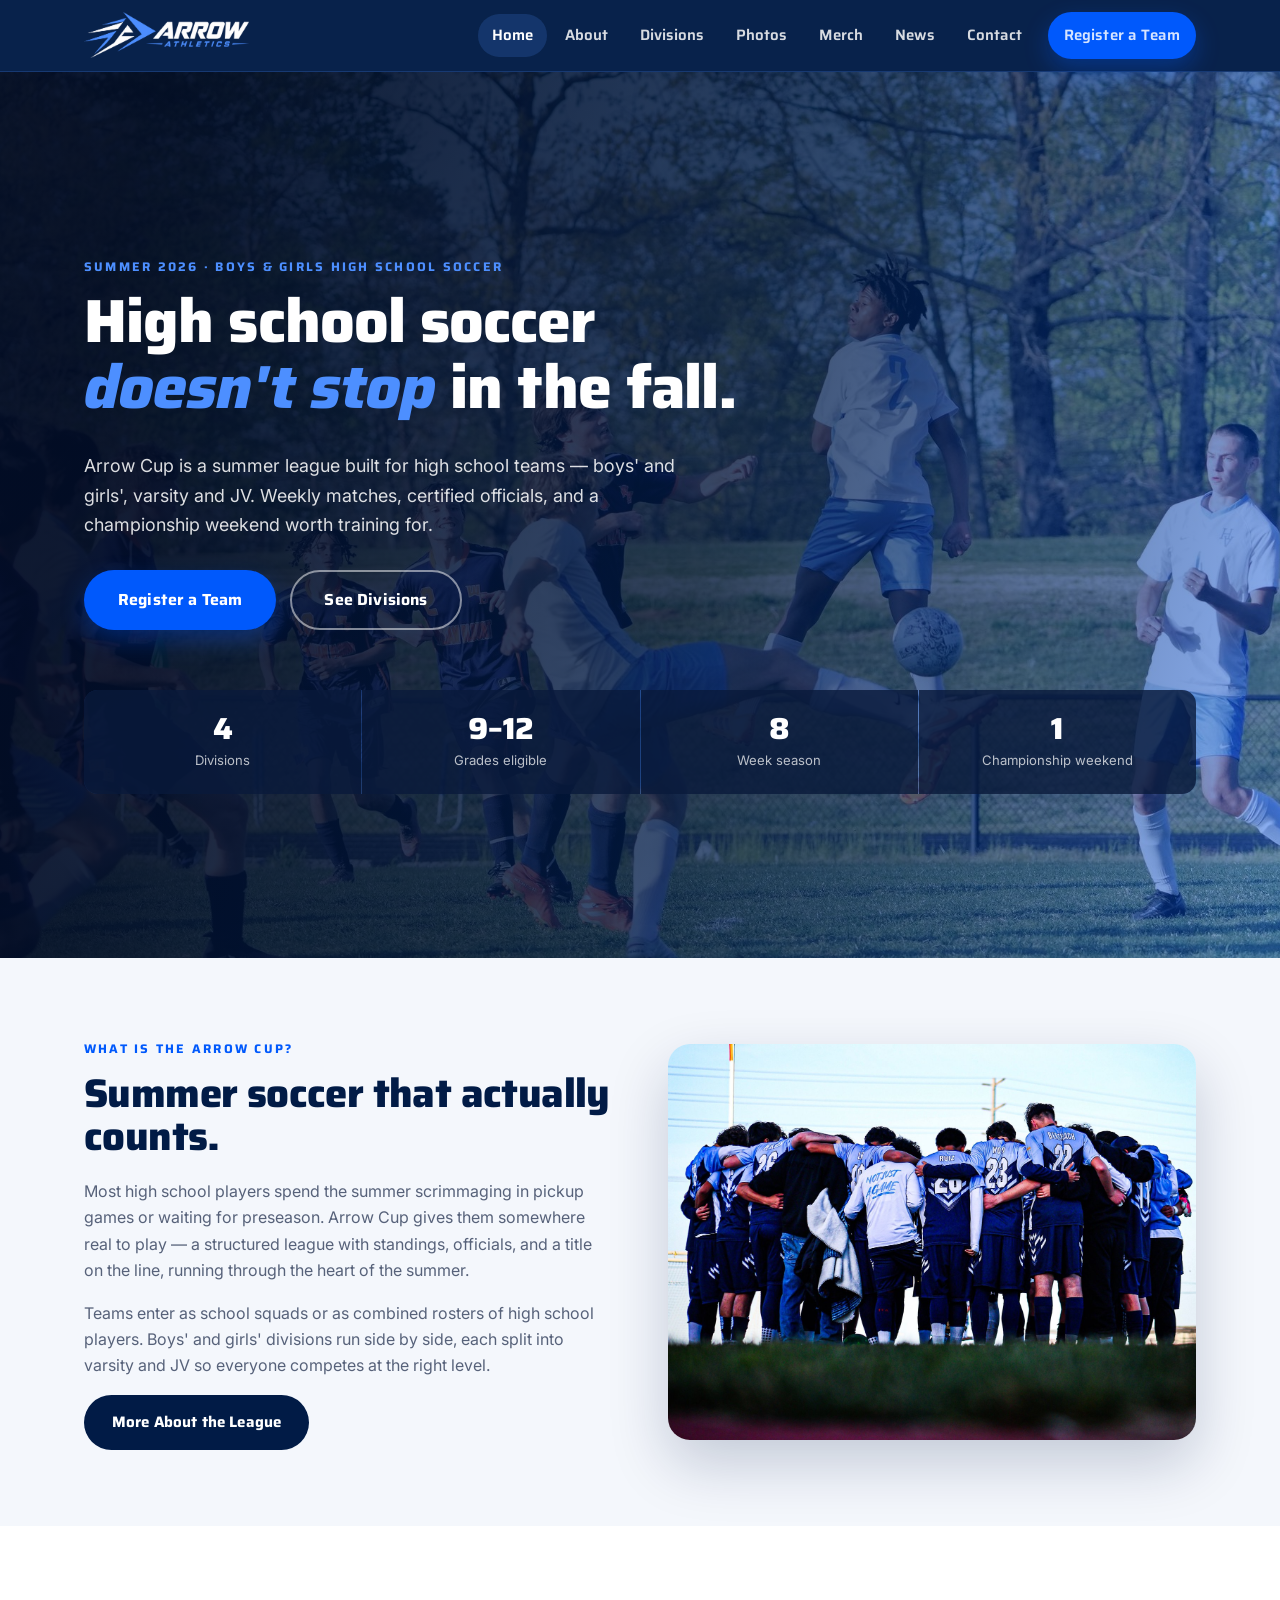
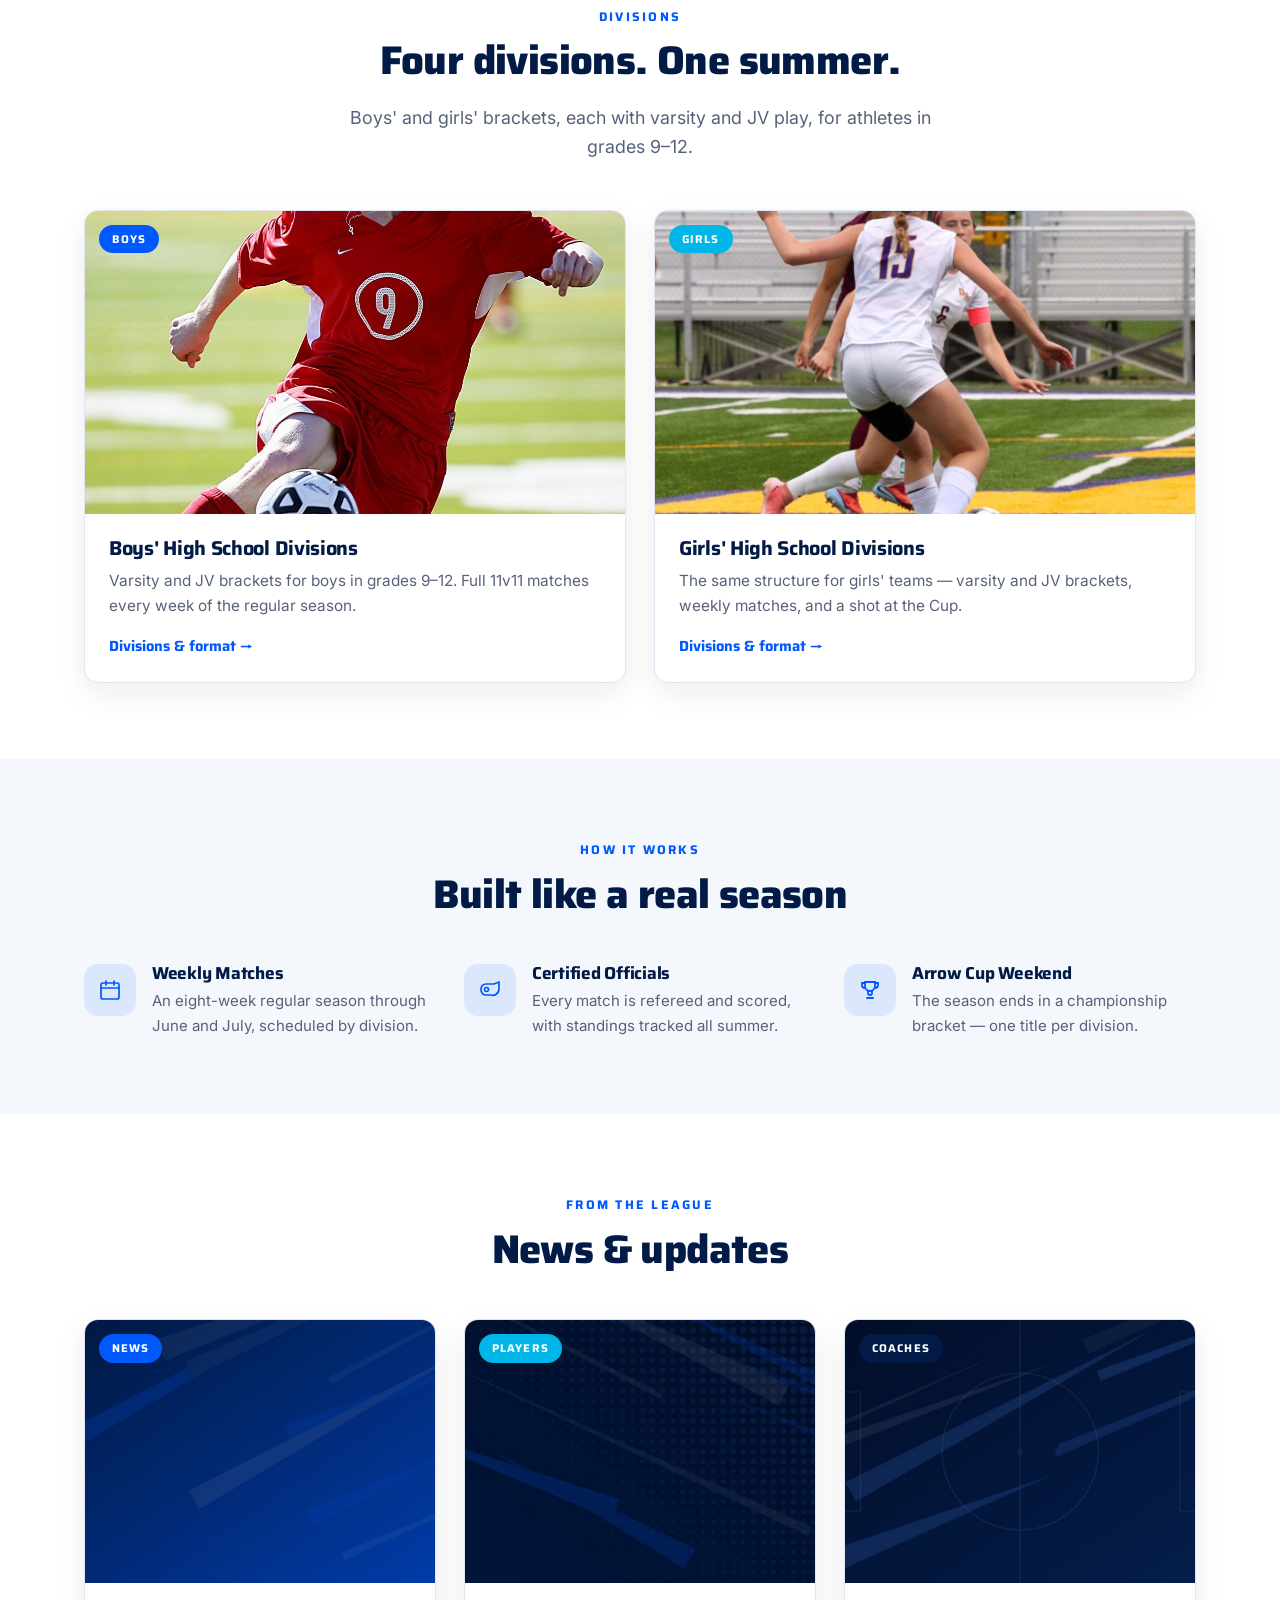
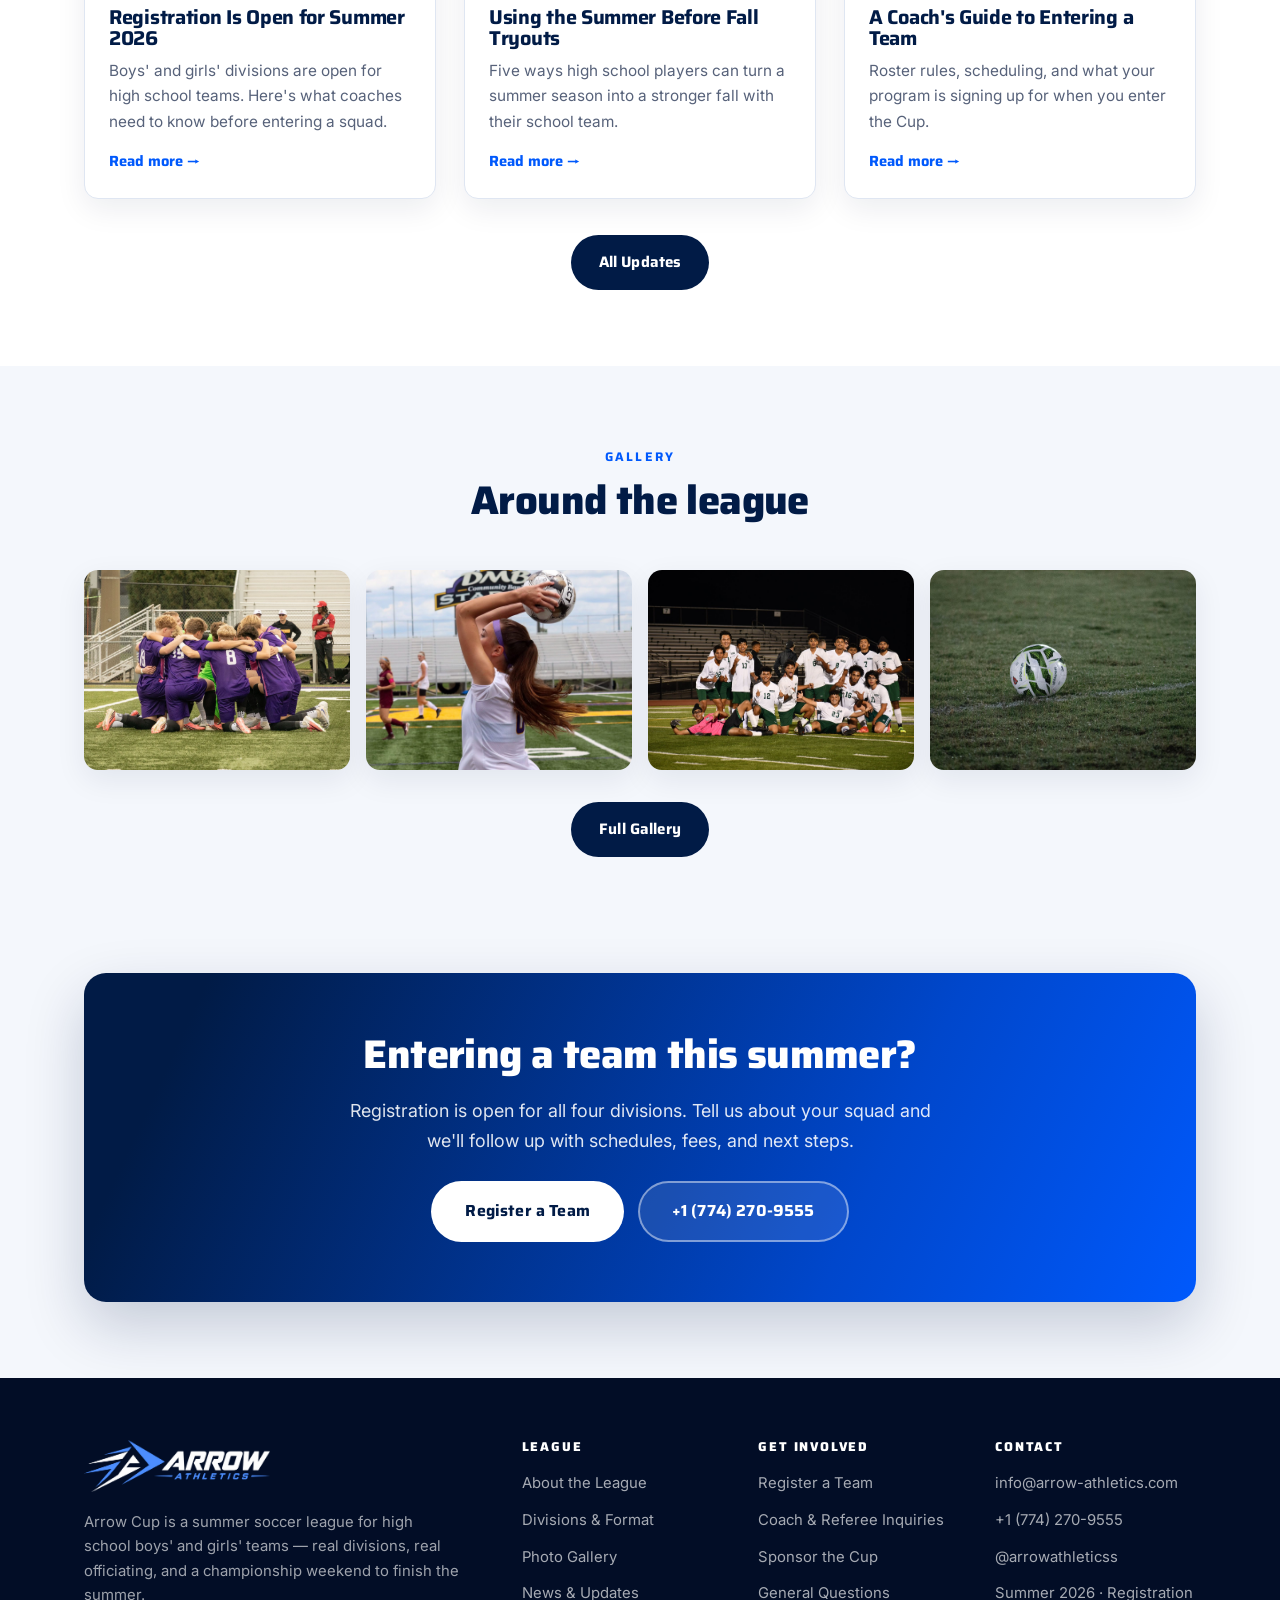
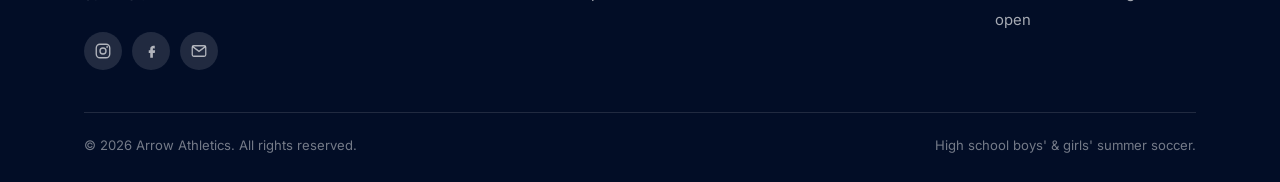
==== commit 6b29b076: "Add files via upload" ====
--- a/index.html
+++ b/index.html
@@ -4,7 +4,7 @@
 <meta charset="UTF-8">
 <meta name="viewport" content="width=device-width, initial-scale=1.0">
 <title>Home | Arrow Athletics</title>
-<meta name="description" content="Arrow Cup is a summer 2026 soccer league for high school boys' and girls' teams — four divisions, weekly matches, and a championship weekend.">
+<meta name="description" content="Arrow Cup is a summer soccer league for high school boys' and girls' teams — four divisions, weekly matches, and a championship weekend.">
 <link rel="icon" href="images/favicon.png" type="image/png">
 <link rel="apple-touch-icon" href="images/apple-touch-icon.png">
 <link rel="preconnect" href="https://fonts.googleapis.com">
@@ -12,7 +12,7 @@
 <link href="https://fonts.googleapis.com/css2?family=Saira:ital,wght@0,500;0,600;0,700;0,800;1,700;1,800&family=Inter:wght@400;500;600&display=swap" rel="stylesheet">
 <link rel="stylesheet" href="css/style.css">
 <meta property="og:title" content="Home | Arrow Athletics">
-<meta property="og:description" content="Arrow Cup is a summer 2026 soccer league for high school boys' and girls' teams — four divisions, weekly matches, and a championship weekend.">
+<meta property="og:description" content="Arrow Cup is a summer soccer league for high school boys' and girls' teams — four divisions, weekly matches, and a championship weekend.">
 <meta property="og:image" content="https://arrow-athletics.com/images/logo.png">
 <meta property="og:type" content="website">
 <meta name="theme-color" content="#011B46">
@@ -30,6 +30,7 @@
         <li><a href="about.html">About</a></li>
         <li><a href="programs.html">Divisions</a></li>
         <li><a href="photos.html">Photos</a></li>
+        <li><a href="merch.html">Merch</a></li>
         <li><a href="blog.html">News</a></li>
         <li><a href="contact.html">Contact</a></li>
         <li class="nav-cta"><a href="register.html" class="btn btn-primary btn-sm">Register a Team</a></li>
@@ -197,9 +198,9 @@
     <div class="footer-grid">
       <div>
         <img src="images/logo-white.png" alt="Arrow Athletics" class="footer-logo">
-        <p>Arrow Cup is a summer 2026 soccer league for high school boys' and girls' teams &mdash; real divisions, real officiating, and a championship weekend to finish the summer.</p>
+        <p>Arrow Cup is a summer soccer league for high school boys' and girls' teams &mdash; real divisions, real officiating, and a championship weekend to finish the summer.</p>
         <div class="social-row">
-          <a href="#" aria-label="Instagram" title="Instagram">
+          <a href="https://instagram.com/arrowathleticss" aria-label="Instagram" title="@arrowathleticss on Instagram" target="_blank" rel="noopener">
             <svg width="18" height="18" viewBox="0 0 24 24" fill="none"><rect x="3" y="3" width="18" height="18" rx="5" stroke="currentColor" stroke-width="1.8"/><circle cx="12" cy="12" r="4" stroke="currentColor" stroke-width="1.8"/><circle cx="17.5" cy="6.5" r="1.2" fill="currentColor"/></svg>
           </a>
           <a href="#" aria-label="Facebook" title="Facebook">
@@ -233,6 +234,7 @@
         <ul>
           <li><a href="mailto:info@arrow-athletics.com">info@arrow-athletics.com</a></li>
           <li><a href="tel:+17742709555">+1 (774) 270-9555</a></li>
+          <li><a href="https://instagram.com/arrowathleticss" target="_blank" rel="noopener">@arrowathleticss</a></li>
           <li><span>Summer 2026 &middot; Registration open</span></li>
         </ul>
       </div>
--- a/css/style.css
+++ b/css/style.css
@@ -304,6 +304,17 @@
   align-items: center;
 }
 .split-media img { border-radius: var(--radius-lg); box-shadow: var(--shadow-lg); }
+.merch-card {
+  background: var(--paper);
+  border: 1px solid var(--line);
+  border-radius: var(--radius-lg);
+  box-shadow: var(--shadow);
+  padding: 32px;
+  display: flex;
+  align-items: center;
+  justify-content: center;
+}
+.merch-card img { width: 100%; max-width: 420px; height: auto; display: block; }
 @media (max-width: 880px) { .split { grid-template-columns: 1fr; gap: 36px; } }
 
 .grid { display: grid; gap: 28px; }
@@ -395,6 +406,15 @@
 }
 .league-block.girls { border-top-color: var(--cyan); }
 .league-block h2 { margin: 12px 0 0; }
+.league-photo {
+  border-radius: var(--radius);
+  overflow: hidden;
+  aspect-ratio: 16 / 9;
+  box-shadow: var(--shadow);
+  margin: 18px 0 24px;
+}
+.league-photo img { width: 100%; height: 100%; object-fit: cover; object-position: 50% 35%; display: block; }
+@media (max-width: 620px) { .league-photo { aspect-ratio: 4 / 3; } }
 .league-head {
   display: flex;
   align-items: flex-end;
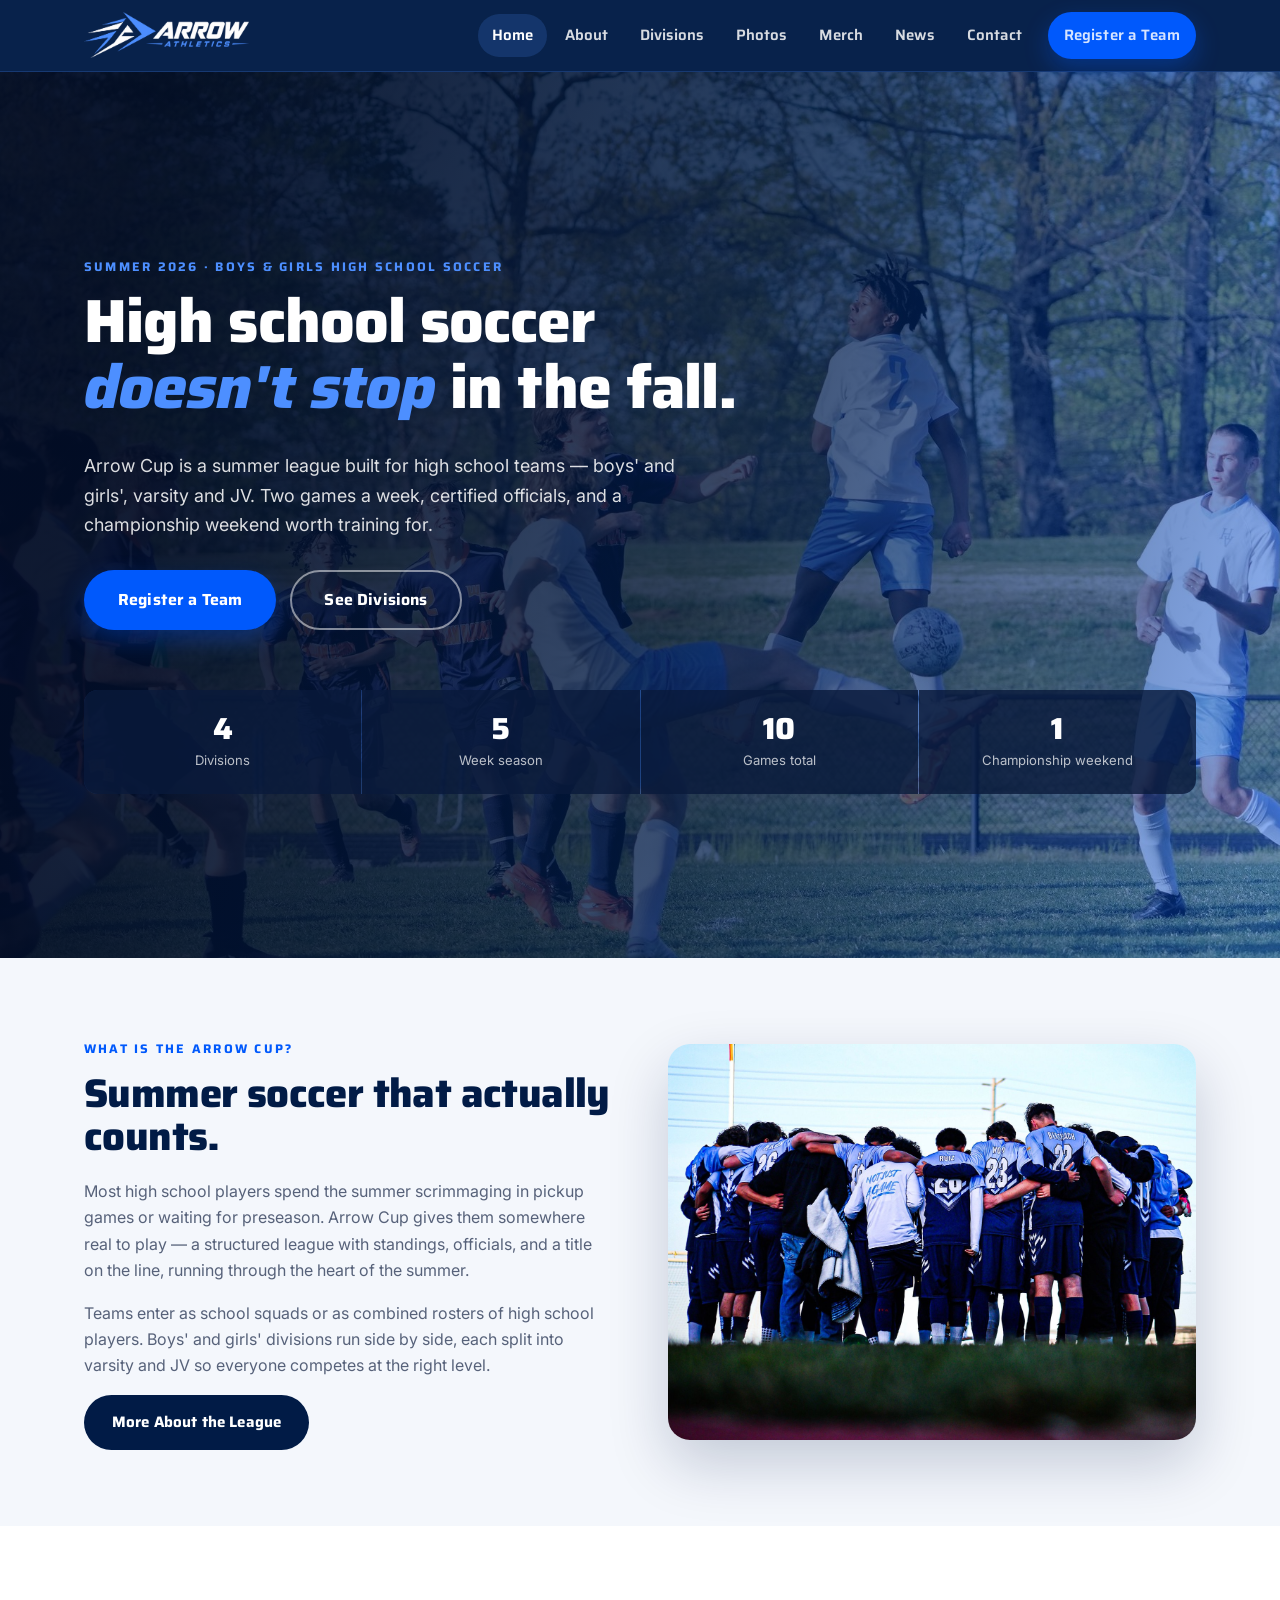
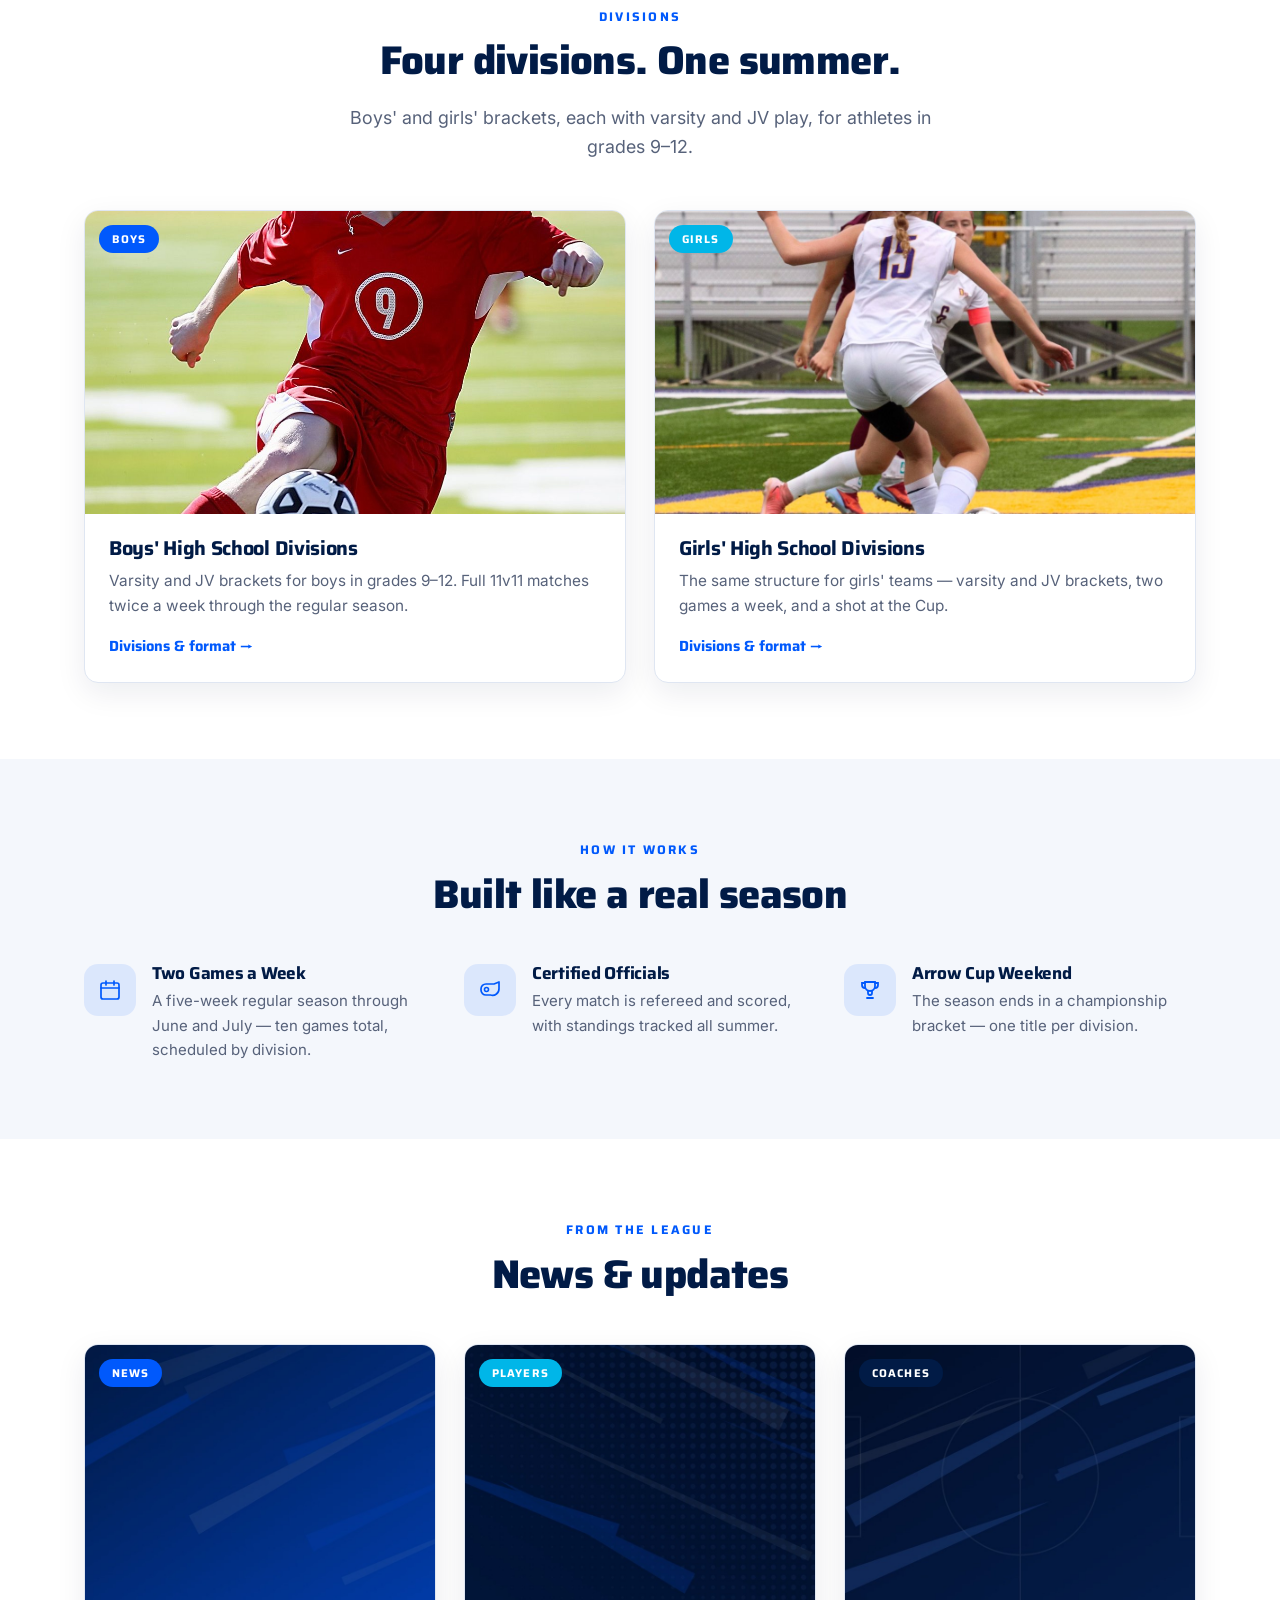
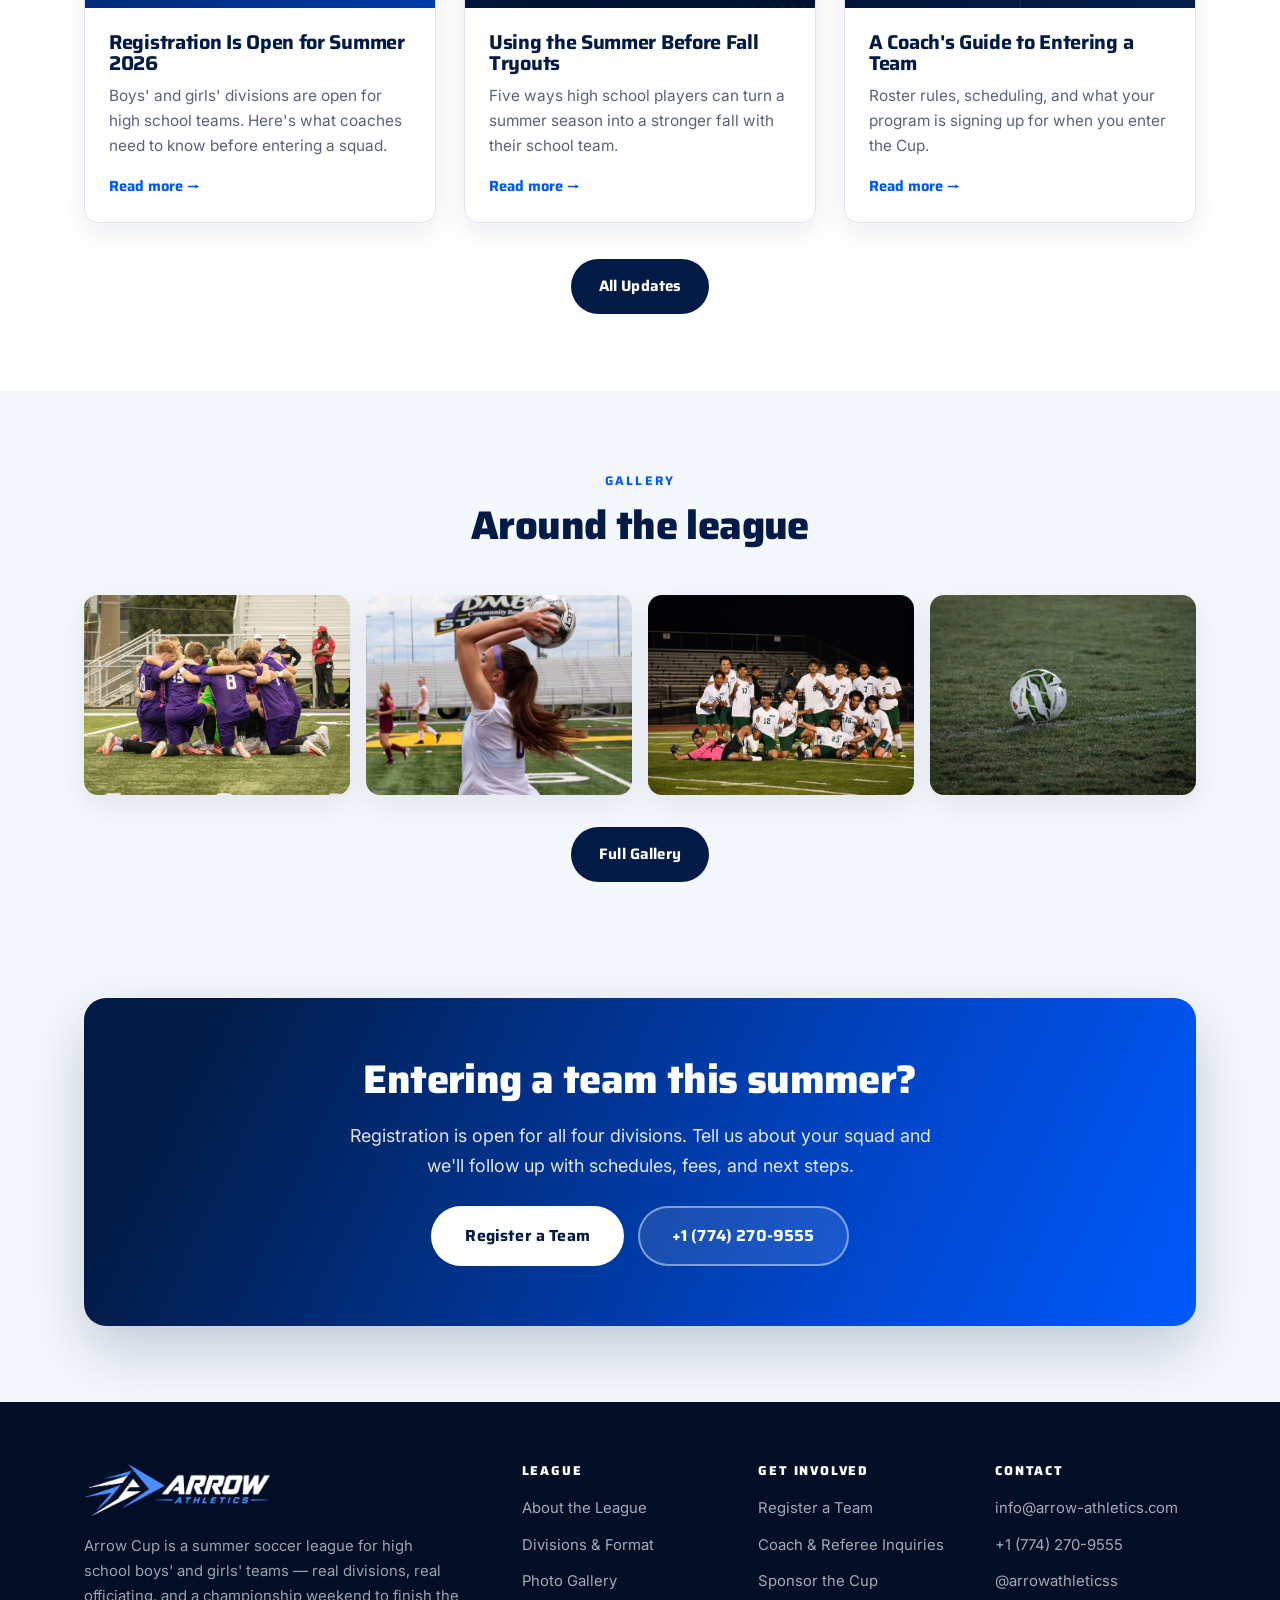
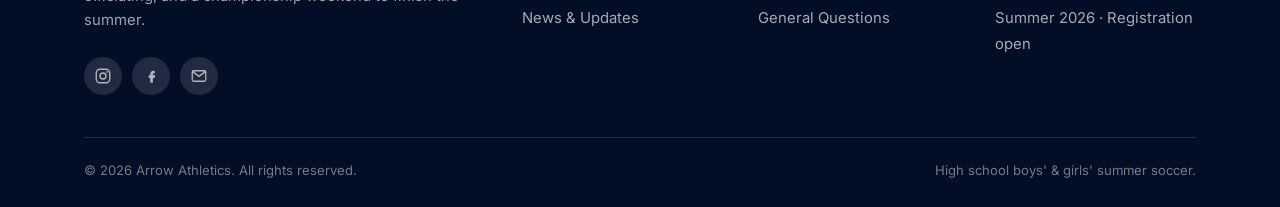
==== commit 820500ce: "Add files via upload" ====
--- a/index.html
+++ b/index.html
@@ -4,7 +4,7 @@
 <meta charset="UTF-8">
 <meta name="viewport" content="width=device-width, initial-scale=1.0">
 <title>Home | Arrow Athletics</title>
-<meta name="description" content="Arrow Cup is a summer soccer league for high school boys' and girls' teams — four divisions, weekly matches, and a championship weekend.">
+<meta name="description" content="Arrow Cup is a summer soccer league for high school boys' and girls' teams — four divisions, two games a week, and a championship weekend.">
 <link rel="icon" href="images/favicon.png" type="image/png">
 <link rel="apple-touch-icon" href="images/apple-touch-icon.png">
 <link rel="preconnect" href="https://fonts.googleapis.com">
@@ -12,7 +12,7 @@
 <link href="https://fonts.googleapis.com/css2?family=Saira:ital,wght@0,500;0,600;0,700;0,800;1,700;1,800&family=Inter:wght@400;500;600&display=swap" rel="stylesheet">
 <link rel="stylesheet" href="css/style.css">
 <meta property="og:title" content="Home | Arrow Athletics">
-<meta property="og:description" content="Arrow Cup is a summer soccer league for high school boys' and girls' teams — four divisions, weekly matches, and a championship weekend.">
+<meta property="og:description" content="Arrow Cup is a summer soccer league for high school boys' and girls' teams — four divisions, two games a week, and a championship weekend.">
 <meta property="og:image" content="https://arrow-athletics.com/images/logo.png">
 <meta property="og:type" content="website">
 <meta name="theme-color" content="#011B46">
@@ -49,15 +49,15 @@
   <div class="hero-inner">
     <p class="eyebrow light">Summer 2026 &middot; Boys &amp; Girls High School Soccer</p>
     <h1>High school soccer<br><span class="accent">doesn't stop</span> in the fall.</h1>
-    <p class="lede">Arrow Cup is a summer league built for high school teams &mdash; boys' and girls', varsity and JV. Weekly matches, certified officials, and a championship weekend worth training for.</p>
+    <p class="lede">Arrow Cup is a summer league built for high school teams &mdash; boys' and girls', varsity and JV. Two games a week, certified officials, and a championship weekend worth training for.</p>
     <div class="hero-actions">
       <a href="register.html" class="btn btn-primary btn-lg">Register a Team</a>
       <a href="programs.html" class="btn btn-outline btn-lg">See Divisions</a>
     </div>
     <div class="stat-strip">
       <div class="stat-item"><strong>4</strong><span>Divisions</span></div>
-      <div class="stat-item"><strong>9&ndash;12</strong><span>Grades eligible</span></div>
-      <div class="stat-item"><strong>8</strong><span>Week season</span></div>
+      <div class="stat-item"><strong>5</strong><span>Week season</span></div>
+      <div class="stat-item"><strong>10</strong><span>Games total</span></div>
       <div class="stat-item"><strong>1</strong><span>Championship weekend</span></div>
     </div>
   </div>
@@ -92,7 +92,7 @@
         <a class="card-media" href="programs.html#boys"><img src="images/gallery/gallery-1.jpg" alt="Boys high school division" loading="lazy"><span class="tag tag-boys">Boys</span></a>
         <div class="card-body">
           <h3>Boys' High School Divisions</h3>
-          <p>Varsity and JV brackets for boys in grades 9&ndash;12. Full 11v11 matches every week of the regular season.</p>
+          <p>Varsity and JV brackets for boys in grades 9&ndash;12. Full 11v11 matches twice a week through the regular season.</p>
           <a class="more-link" href="programs.html#boys">Divisions &amp; format &rarr;</a>
         </div>
       </article>
@@ -100,7 +100,7 @@
         <a class="card-media" href="programs.html#girls"><img src="images/gallery/gallery-3.jpg" alt="Girls high school division" loading="lazy"><span class="tag tag-girls">Girls</span></a>
         <div class="card-body">
           <h3>Girls' High School Divisions</h3>
-          <p>The same structure for girls' teams &mdash; varsity and JV brackets, weekly matches, and a shot at the Cup.</p>
+          <p>The same structure for girls' teams &mdash; varsity and JV brackets, two games a week, and a shot at the Cup.</p>
           <a class="more-link" href="programs.html#girls">Divisions &amp; format &rarr;</a>
         </div>
       </article>
@@ -117,7 +117,7 @@
     <div class="grid grid-3">
       <div class="feature">
         <div class="feature-icon"><svg width="24" height="24" viewBox="0 0 24 24" fill="none"><rect x="3" y="5" width="18" height="16" rx="2" stroke="currentColor" stroke-width="1.7"/><path d="M3 10h18M8 3v4M16 3v4" stroke="currentColor" stroke-width="1.7" stroke-linecap="round"/></svg></div>
-        <div><h3>Weekly Matches</h3><p>An eight-week regular season through June and July, scheduled by division.</p></div>
+        <div><h3>Two Games a Week</h3><p>A five-week regular season through June and July &mdash; ten games total, scheduled by division.</p></div>
       </div>
       <div class="feature">
         <div class="feature-icon"><svg width="24" height="24" viewBox="0 0 24 24" fill="none"><path d="M3 11a5 5 0 015-5h8l5-2v6.5A6.5 6.5 0 0112.5 17H8a5 5 0 01-5-5z" stroke="currentColor" stroke-width="1.7" stroke-linejoin="round"/><circle cx="8.5" cy="11.5" r="2" stroke="currentColor" stroke-width="1.6"/></svg></div>
--- a/css/style.css
+++ b/css/style.css
@@ -305,16 +305,12 @@
 }
 .split-media img { border-radius: var(--radius-lg); box-shadow: var(--shadow-lg); }
 .merch-card {
-  background: var(--paper);
-  border: 1px solid var(--line);
   border-radius: var(--radius-lg);
-  box-shadow: var(--shadow);
-  padding: 32px;
-  display: flex;
-  align-items: center;
-  justify-content: center;
-}
-.merch-card img { width: 100%; max-width: 420px; height: auto; display: block; }
+  box-shadow: var(--shadow-lg);
+  overflow: hidden;
+  line-height: 0;
+}
+.merch-card img { width: 100%; height: auto; display: block; }
 @media (max-width: 880px) { .split { grid-template-columns: 1fr; gap: 36px; } }
 
 .grid { display: grid; gap: 28px; }
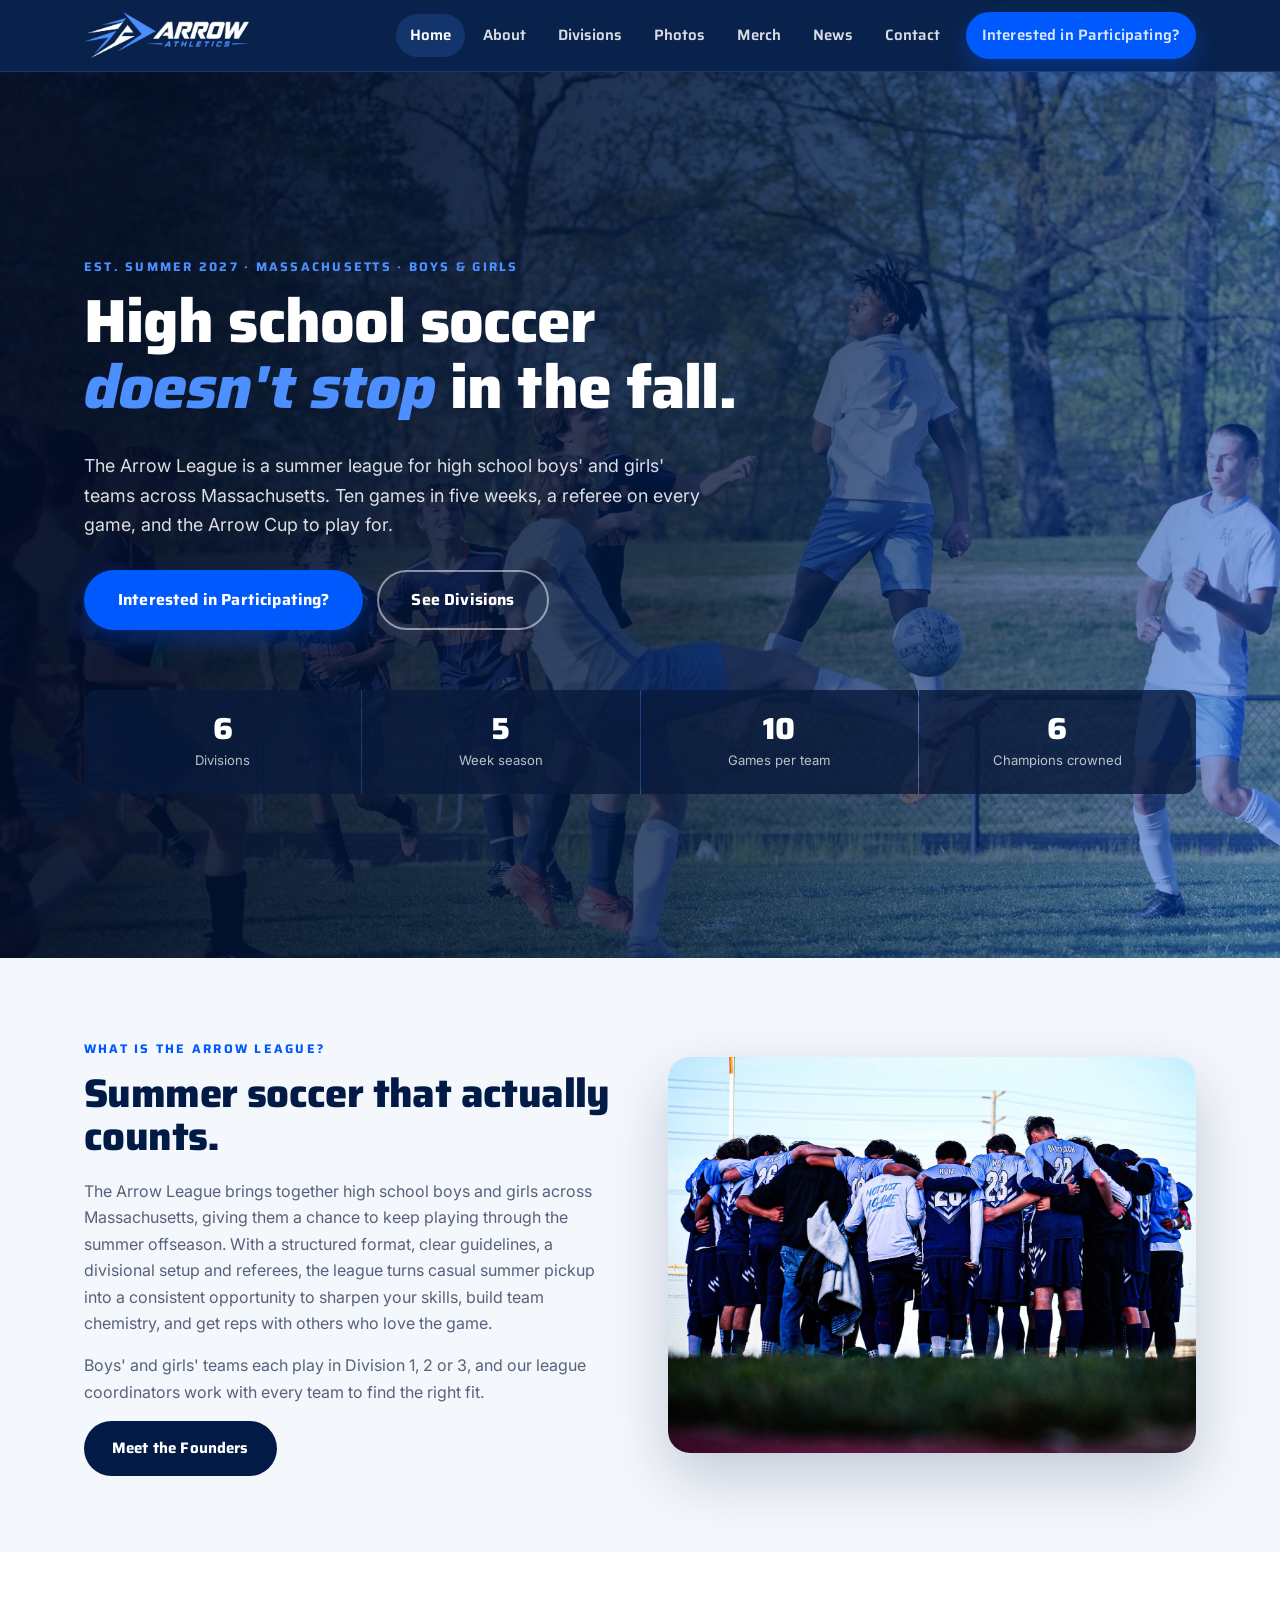
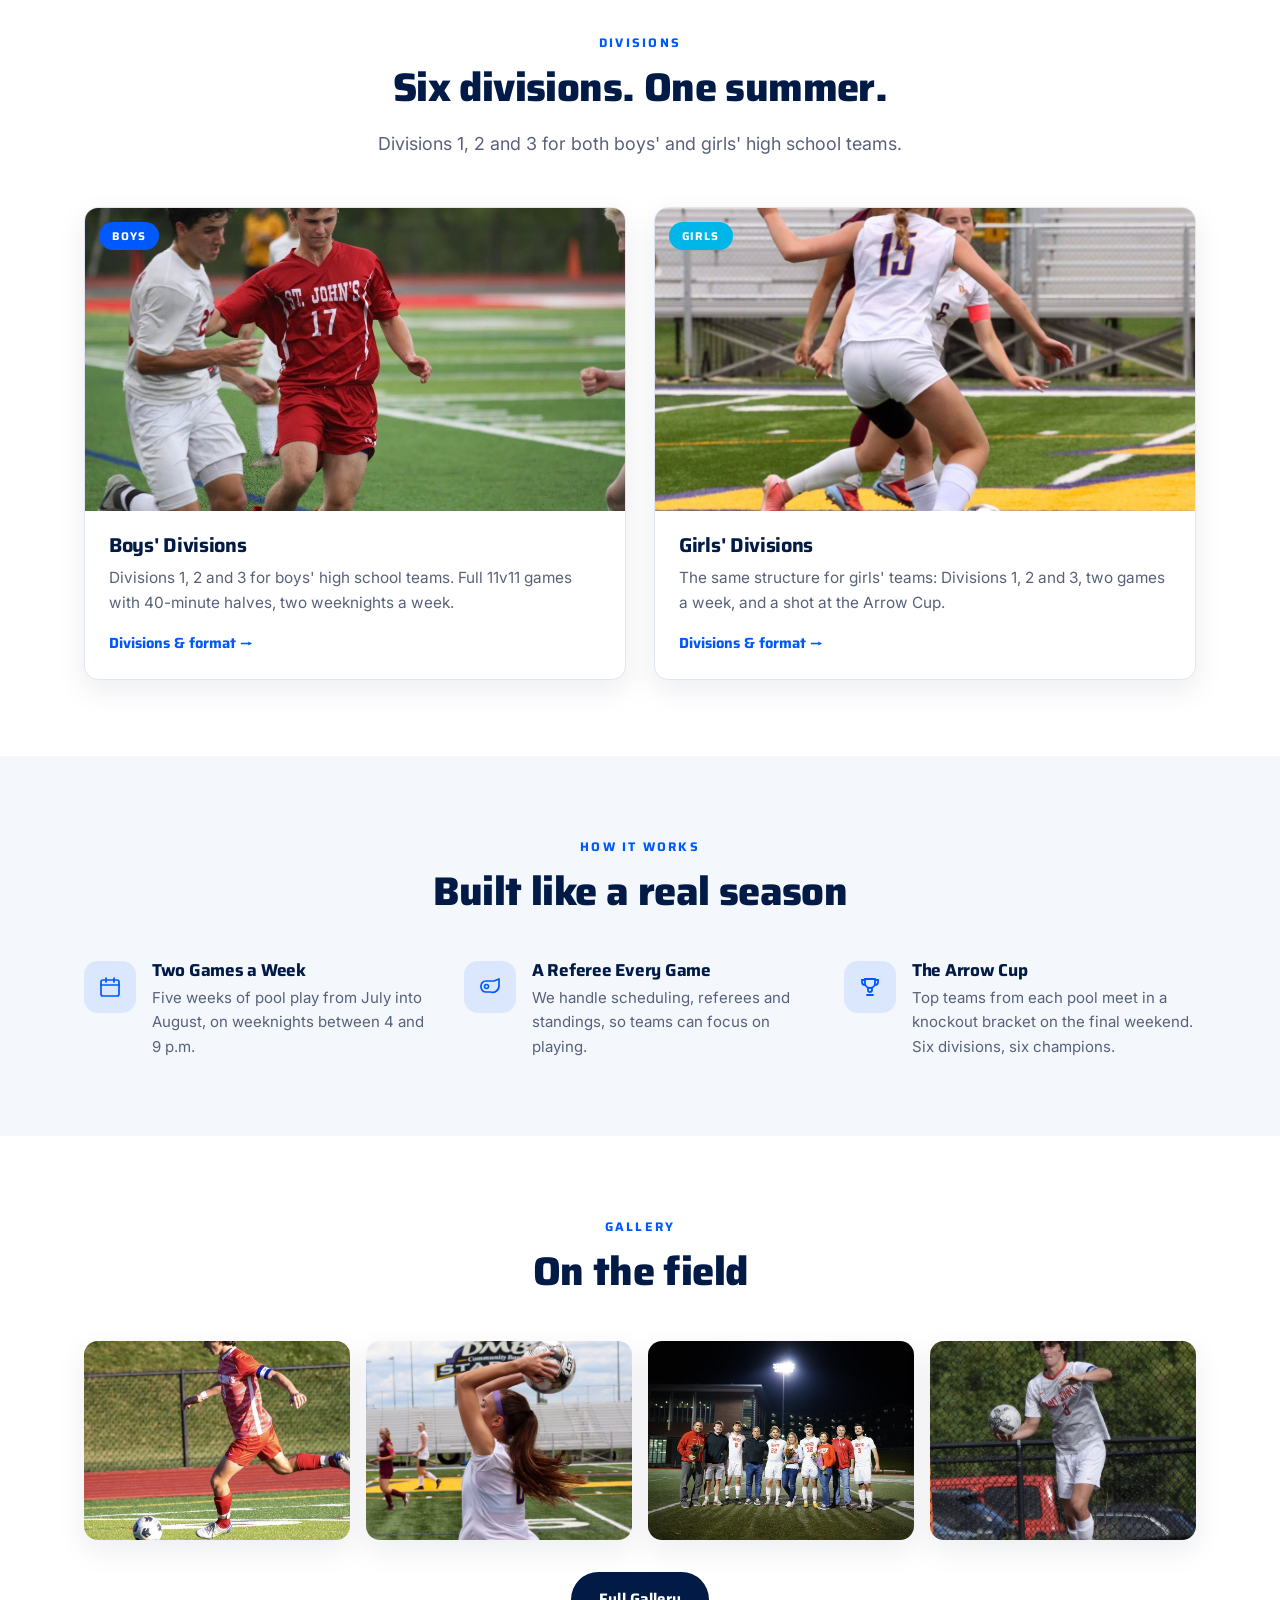
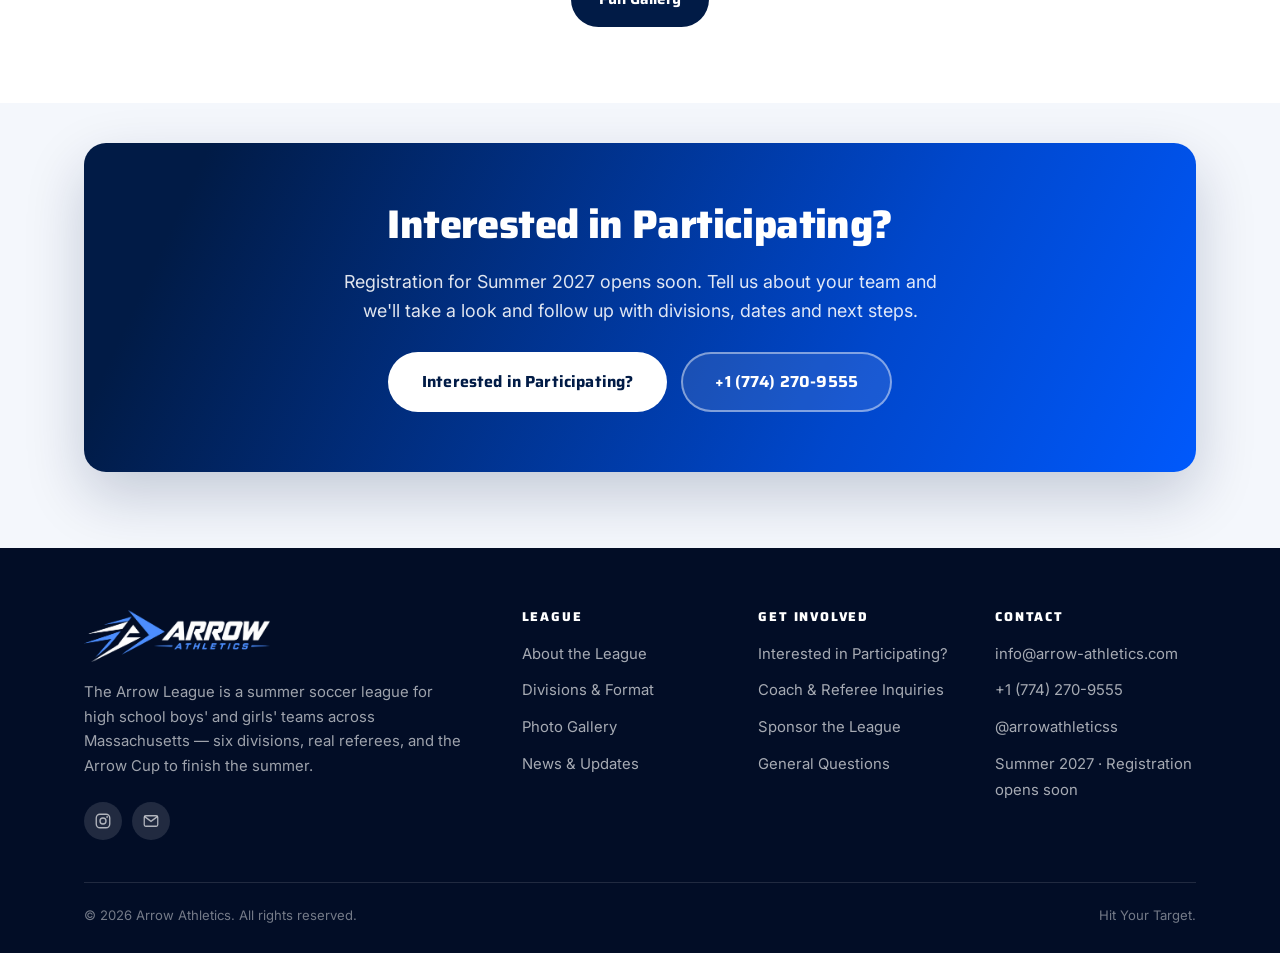
==== commit fc21cbaf: "Add files via upload V9" ====
--- a/index.html
+++ b/index.html
@@ -4,7 +4,7 @@
 <meta charset="UTF-8">
 <meta name="viewport" content="width=device-width, initial-scale=1.0">
 <title>Home | Arrow Athletics</title>
-<meta name="description" content="Arrow Cup is a summer soccer league for high school boys' and girls' teams — four divisions, two games a week, and a championship weekend.">
+<meta name="description" content="The Arrow League is a summer soccer league for high school boys' and girls' teams across Massachusetts: six divisions, ten games in five weeks, and the Arrow Cup.">
 <link rel="icon" href="images/favicon.png" type="image/png">
 <link rel="apple-touch-icon" href="images/apple-touch-icon.png">
 <link rel="preconnect" href="https://fonts.googleapis.com">
@@ -12,7 +12,7 @@
 <link href="https://fonts.googleapis.com/css2?family=Saira:ital,wght@0,500;0,600;0,700;0,800;1,700;1,800&family=Inter:wght@400;500;600&display=swap" rel="stylesheet">
 <link rel="stylesheet" href="css/style.css">
 <meta property="og:title" content="Home | Arrow Athletics">
-<meta property="og:description" content="Arrow Cup is a summer soccer league for high school boys' and girls' teams — four divisions, two games a week, and a championship weekend.">
+<meta property="og:description" content="The Arrow League is a summer soccer league for high school boys' and girls' teams across Massachusetts: six divisions, ten games in five weeks, and the Arrow Cup.">
 <meta property="og:image" content="https://arrow-athletics.com/images/logo.png">
 <meta property="og:type" content="website">
 <meta name="theme-color" content="#011B46">
@@ -33,7 +33,7 @@
         <li><a href="merch.html">Merch</a></li>
         <li><a href="blog.html">News</a></li>
         <li><a href="contact.html">Contact</a></li>
-        <li class="nav-cta"><a href="register.html" class="btn btn-primary btn-sm">Register a Team</a></li>
+        <li class="nav-cta"><a href="register.html" class="btn btn-primary btn-sm">Interested in Participating?</a></li>
       </ul>
     </nav>
     <button class="nav-toggle" aria-label="Toggle navigation" aria-expanded="false">
@@ -47,18 +47,18 @@
   <div class="hero-bg" style="background-image:url('images/hero.jpg')"></div>
   <div class="hero-overlay"></div>
   <div class="hero-inner">
-    <p class="eyebrow light">Summer 2026 &middot; Boys &amp; Girls High School Soccer</p>
+    <p class="eyebrow light">Est. Summer 2027 &middot; Massachusetts &middot; Boys &amp; Girls</p>
     <h1>High school soccer<br><span class="accent">doesn't stop</span> in the fall.</h1>
-    <p class="lede">Arrow Cup is a summer league built for high school teams &mdash; boys' and girls', varsity and JV. Two games a week, certified officials, and a championship weekend worth training for.</p>
+    <p class="lede">The Arrow League is a summer league for high school boys' and girls' teams across Massachusetts. Ten games in five weeks, a referee on every game, and the Arrow Cup to play for.</p>
     <div class="hero-actions">
-      <a href="register.html" class="btn btn-primary btn-lg">Register a Team</a>
+      <a href="register.html" class="btn btn-primary btn-lg">Interested in Participating?</a>
       <a href="programs.html" class="btn btn-outline btn-lg">See Divisions</a>
     </div>
     <div class="stat-strip">
-      <div class="stat-item"><strong>4</strong><span>Divisions</span></div>
+      <div class="stat-item"><strong>6</strong><span>Divisions</span></div>
       <div class="stat-item"><strong>5</strong><span>Week season</span></div>
-      <div class="stat-item"><strong>10</strong><span>Games total</span></div>
-      <div class="stat-item"><strong>1</strong><span>Championship weekend</span></div>
+      <div class="stat-item"><strong>10</strong><span>Games per team</span></div>
+      <div class="stat-item"><strong>6</strong><span>Champions crowned</span></div>
     </div>
   </div>
 </section>
@@ -67,14 +67,14 @@
   <div class="container">
     <div class="split">
       <div>
-        <p class="eyebrow">What is the Arrow Cup?</p>
+        <p class="eyebrow">What is the Arrow League?</p>
         <h2>Summer soccer that actually counts.</h2>
-        <p>Most high school players spend the summer scrimmaging in pickup games or waiting for preseason. Arrow Cup gives them somewhere real to play &mdash; a structured league with standings, officials, and a title on the line, running through the heart of the summer.</p>
-        <p>Teams enter as school squads or as combined rosters of high school players. Boys' and girls' divisions run side by side, each split into varsity and JV so everyone competes at the right level.</p>
-        <a href="about.html" class="btn btn-navy">More About the League</a>
+        <p>The Arrow League brings together high school boys and girls across Massachusetts, giving them a chance to keep playing through the summer offseason. With a structured format, clear guidelines, a divisional setup and referees, the league turns casual summer pickup into a consistent opportunity to sharpen your skills, build team chemistry, and get reps with others who love the game.</p>
+        <p>Boys' and girls' teams each play in Division 1, 2 or 3, and our league coordinators work with every team to find the right fit.</p>
+        <a href="about.html" class="btn btn-navy">Meet the Founders</a>
       </div>
       <div class="split-media">
-        <img src="images/about.jpg" alt="Arrow Cup high school summer soccer league" loading="lazy">
+        <img src="images/about.jpg" alt="High school team huddle before a game" loading="lazy">
       </div>
     </div>
   </div>
@@ -84,23 +84,23 @@
   <div class="container">
     <div class="center stack">
       <p class="eyebrow">Divisions</p>
-      <h2>Four divisions. One summer.</h2>
-      <p class="lede mx-auto">Boys' and girls' brackets, each with varsity and JV play, for athletes in grades 9&ndash;12.</p>
+      <h2>Six divisions. One summer.</h2>
+      <p class="lede mx-auto">Divisions 1, 2 and 3 for both boys' and girls' high school teams.</p>
     </div>
     <div class="grid grid-2">
       <article class="card card-feature">
-        <a class="card-media" href="programs.html#boys"><img src="images/gallery/gallery-1.jpg" alt="Boys high school division" loading="lazy"><span class="tag tag-boys">Boys</span></a>
+        <a class="card-media" href="programs.html#boys"><img src="images/gallery/gallery-16.jpg" alt="Boys high school soccer action" loading="lazy"><span class="tag tag-boys">Boys</span></a>
         <div class="card-body">
-          <h3>Boys' High School Divisions</h3>
-          <p>Varsity and JV brackets for boys in grades 9&ndash;12. Full 11v11 matches twice a week through the regular season.</p>
+          <h3>Boys' Divisions</h3>
+          <p>Divisions 1, 2 and 3 for boys' high school teams. Full 11v11 games with 40-minute halves, two weeknights a week.</p>
           <a class="more-link" href="programs.html#boys">Divisions &amp; format &rarr;</a>
         </div>
       </article>
       <article class="card card-feature">
-        <a class="card-media" href="programs.html#girls"><img src="images/gallery/gallery-3.jpg" alt="Girls high school division" loading="lazy"><span class="tag tag-girls">Girls</span></a>
+        <a class="card-media" href="programs.html#girls"><img src="images/gallery/gallery-3.jpg" alt="Girls high school soccer action" loading="lazy"><span class="tag tag-girls">Girls</span></a>
         <div class="card-body">
-          <h3>Girls' High School Divisions</h3>
-          <p>The same structure for girls' teams &mdash; varsity and JV brackets, two games a week, and a shot at the Cup.</p>
+          <h3>Girls' Divisions</h3>
+          <p>The same structure for girls' teams: Divisions 1, 2 and 3, two games a week, and a shot at the Arrow Cup.</p>
           <a class="more-link" href="programs.html#girls">Divisions &amp; format &rarr;</a>
         </div>
       </article>
@@ -117,64 +117,28 @@
     <div class="grid grid-3">
       <div class="feature">
         <div class="feature-icon"><svg width="24" height="24" viewBox="0 0 24 24" fill="none"><rect x="3" y="5" width="18" height="16" rx="2" stroke="currentColor" stroke-width="1.7"/><path d="M3 10h18M8 3v4M16 3v4" stroke="currentColor" stroke-width="1.7" stroke-linecap="round"/></svg></div>
-        <div><h3>Two Games a Week</h3><p>A five-week regular season through June and July &mdash; ten games total, scheduled by division.</p></div>
+        <div><h3>Two Games a Week</h3><p>Five weeks of pool play from July into August, on weeknights between 4 and 9 p.m.</p></div>
       </div>
       <div class="feature">
         <div class="feature-icon"><svg width="24" height="24" viewBox="0 0 24 24" fill="none"><path d="M3 11a5 5 0 015-5h8l5-2v6.5A6.5 6.5 0 0112.5 17H8a5 5 0 01-5-5z" stroke="currentColor" stroke-width="1.7" stroke-linejoin="round"/><circle cx="8.5" cy="11.5" r="2" stroke="currentColor" stroke-width="1.6"/></svg></div>
-        <div><h3>Certified Officials</h3><p>Every match is refereed and scored, with standings tracked all summer.</p></div>
+        <div><h3>A Referee Every Game</h3><p>We handle scheduling, referees and standings, so teams can focus on playing.</p></div>
       </div>
       <div class="feature">
         <div class="feature-icon"><svg width="24" height="24" viewBox="0 0 24 24" fill="none"><path d="M7 4h10v4a5 5 0 01-10 0V4z" stroke="currentColor" stroke-width="1.8"/><path d="M7 5H4v2a3 3 0 003 3M17 5h3v2a3 3 0 01-3 3" stroke="currentColor" stroke-width="1.8" stroke-linecap="round"/><path d="M10 13v2a2 2 0 002 2 2 2 0 002-2v-2M9 20h6" stroke="currentColor" stroke-width="1.8" stroke-linecap="round"/></svg></div>
-        <div><h3>Arrow Cup Weekend</h3><p>The season ends in a championship bracket &mdash; one title per division.</p></div>
+        <div><h3>The Arrow Cup</h3><p>Top teams from each pool meet in a knockout bracket on the final weekend. Six divisions, six champions.</p></div>
       </div>
     </div>
   </div>
 </section>
 
 <section class="band">
-  <div class="container">
-    <div class="center stack">
-      <p class="eyebrow">From the League</p>
-      <h2>News &amp; updates</h2>
-    </div>
-    <div class="grid grid-3">
-      <article class="card">
-        <a class="card-media" href="blog-registration-open.html"><img src="images/blog/blog-1.jpg" alt="Registration Is Open for Summer 2026" loading="lazy"><span class="tag tag-news">News</span></a>
-        <div class="card-body">
-          <h3><a href="blog-registration-open.html">Registration Is Open for Summer 2026</a></h3>
-          <p>Boys' and girls' divisions are open for high school teams. Here's what coaches need to know before entering a squad.</p>
-          <a class="more-link" href="blog-registration-open.html">Read more &rarr;</a>
-        </div>
-      </article>
-      <article class="card">
-        <a class="card-media" href="blog-summer-prep.html"><img src="images/blog/blog-2.jpg" alt="Using the Summer Before Fall Tryouts" loading="lazy"><span class="tag tag-tips">Players</span></a>
-        <div class="card-body">
-          <h3><a href="blog-summer-prep.html">Using the Summer Before Fall Tryouts</a></h3>
-          <p>Five ways high school players can turn a summer season into a stronger fall with their school team.</p>
-          <a class="more-link" href="blog-summer-prep.html">Read more &rarr;</a>
-        </div>
-      </article>
-      <article class="card">
-        <a class="card-media" href="blog-coaches-guide.html"><img src="images/blog/blog-3.jpg" alt="A Coach's Guide to Entering a Team" loading="lazy"><span class="tag tag-coaches">Coaches</span></a>
-        <div class="card-body">
-          <h3><a href="blog-coaches-guide.html">A Coach's Guide to Entering a Team</a></h3>
-          <p>Roster rules, scheduling, and what your program is signing up for when you enter the Cup.</p>
-          <a class="more-link" href="blog-coaches-guide.html">Read more &rarr;</a>
-        </div>
-      </article>
-    </div>
-    <div class="center" style="margin-top:36px;"><a href="blog.html" class="btn btn-navy">All Updates</a></div>
-  </div>
-</section>
-
-<section>
   <div class="container">
     <div class="center stack">
       <p class="eyebrow">Gallery</p>
-      <h2>Around the league</h2>
+      <h2>On the field</h2>
     </div>
     <div class="grid grid-4 tight">
-      <a href="photos.html" class="thumb"><img src="images/gallery/gallery-2.jpg" alt="Arrow Cup gallery" loading="lazy"></a><a href="photos.html" class="thumb"><img src="images/gallery/gallery-5.jpg" alt="Arrow Cup gallery" loading="lazy"></a><a href="photos.html" class="thumb"><img src="images/gallery/gallery-6.jpg" alt="Arrow Cup gallery" loading="lazy"></a><a href="photos.html" class="thumb"><img src="images/gallery/gallery-8.jpg" alt="Arrow Cup gallery" loading="lazy"></a>
+      <a href="photos.html" class="thumb"><img src="images/gallery/gallery-18.jpg" alt="High school soccer photo" loading="lazy"></a><a href="photos.html" class="thumb"><img src="images/gallery/gallery-5.jpg" alt="High school soccer photo" loading="lazy"></a><a href="photos.html" class="thumb"><img src="images/gallery/gallery-15.jpg" alt="High school soccer photo" loading="lazy"></a><a href="photos.html" class="thumb"><img src="images/gallery/gallery-17.jpg" alt="High school soccer photo" loading="lazy"></a>
     </div>
     <div class="center" style="margin-top:32px;"><a href="photos.html" class="btn btn-navy">Full Gallery</a></div>
   </div>
@@ -183,10 +147,10 @@
 <section class="section-tight">
   <div class="container">
     <div class="cta-banner">
-      <h2>Entering a team this summer?</h2>
-      <p class="lede mx-auto">Registration is open for all four divisions. Tell us about your squad and we'll follow up with schedules, fees, and next steps.</p>
+      <h2>Interested in Participating?</h2>
+      <p class="lede mx-auto">Registration for Summer 2027 opens soon. Tell us about your team and we'll take a look and follow up with divisions, dates and next steps.</p>
       <div class="cta-actions">
-        <a href="register.html" class="btn btn-white btn-lg">Register a Team</a>
+        <a href="register.html" class="btn btn-white btn-lg">Interested in Participating?</a>
         <a href="tel:+17742709555" class="btn btn-ghost btn-lg">+1 (774) 270-9555</a>
       </div>
     </div>
@@ -198,13 +162,10 @@
     <div class="footer-grid">
       <div>
         <img src="images/logo-white.png" alt="Arrow Athletics" class="footer-logo">
-        <p>Arrow Cup is a summer soccer league for high school boys' and girls' teams &mdash; real divisions, real officiating, and a championship weekend to finish the summer.</p>
+        <p>The Arrow League is a summer soccer league for high school boys' and girls' teams across Massachusetts &mdash; six divisions, real referees, and the Arrow Cup to finish the summer.</p>
         <div class="social-row">
           <a href="https://instagram.com/arrowathleticss" aria-label="Instagram" title="@arrowathleticss on Instagram" target="_blank" rel="noopener">
             <svg width="18" height="18" viewBox="0 0 24 24" fill="none"><rect x="3" y="3" width="18" height="18" rx="5" stroke="currentColor" stroke-width="1.8"/><circle cx="12" cy="12" r="4" stroke="currentColor" stroke-width="1.8"/><circle cx="17.5" cy="6.5" r="1.2" fill="currentColor"/></svg>
-          </a>
-          <a href="#" aria-label="Facebook" title="Facebook">
-            <svg width="18" height="18" viewBox="0 0 24 24" fill="none"><path d="M15 8.5h2V5h-2c-2.2 0-4 1.8-4 4v2H9v3.5h2V21h3.5v-6.5H17l.5-3.5h-3V9c0-.6.4-1 1-1z" fill="currentColor"/></svg>
           </a>
           <a href="mailto:info@arrow-athletics.com" aria-label="Email us" title="Email us">
             <svg width="18" height="18" viewBox="0 0 24 24" fill="none"><rect x="3" y="5" width="18" height="14" rx="2" stroke="currentColor" stroke-width="1.7"/><path d="M4 6.5l8 6 8-6" stroke="currentColor" stroke-width="1.7" stroke-linecap="round"/></svg>
@@ -223,9 +184,9 @@
       <div>
         <h4>Get Involved</h4>
         <ul>
-          <li><a href="register.html">Register a Team</a></li>
+          <li><a href="register.html">Interested in Participating?</a></li>
           <li><a href="contact.html">Coach &amp; Referee Inquiries</a></li>
-          <li><a href="contact.html">Sponsor the Cup</a></li>
+          <li><a href="contact.html">Sponsor the League</a></li>
           <li><a href="contact.html">General Questions</a></li>
         </ul>
       </div>
@@ -235,13 +196,13 @@
           <li><a href="mailto:info@arrow-athletics.com">info@arrow-athletics.com</a></li>
           <li><a href="tel:+17742709555">+1 (774) 270-9555</a></li>
           <li><a href="https://instagram.com/arrowathleticss" target="_blank" rel="noopener">@arrowathleticss</a></li>
-          <li><span>Summer 2026 &middot; Registration open</span></li>
+          <li><span>Summer 2027 &middot; Registration opens soon</span></li>
         </ul>
       </div>
     </div>
     <div class="footer-bottom">
       <span>&copy; <span data-year>2026</span> Arrow Athletics. All rights reserved.</span>
-      <span>High school boys' &amp; girls' summer soccer.</span>
+      <span>Hit Your Target.</span>
     </div>
   </div>
 </footer>
--- a/css/style.css
+++ b/css/style.css
@@ -711,3 +711,112 @@
 @media (prefers-reduced-motion: reduce) {
   * { transition: none !important; scroll-behavior: auto !important; }
 }
+
+/* =========================================================
+   v9 additions: founders, mission, season steps, what's included,
+   interest-form steps, news "coming soon"
+   ========================================================= */
+.section-flush { padding-top: 0; }
+.tall-photo { width: 100%; aspect-ratio: 4 / 5; object-fit: cover; object-position: 50% 30%; }
+.signoff { font-family: var(--font-head); font-weight: 600; color: var(--navy); margin-top: 6px; }
+
+.mission-band {
+  background: linear-gradient(115deg, var(--navy-deep) 10%, var(--navy) 60%, var(--navy-mid));
+  padding: 76px 0;
+}
+.mission-text {
+  font-family: var(--font-head);
+  font-size: clamp(1.5rem, 3.2vw, 2.3rem);
+  font-weight: 700;
+  line-height: 1.25;
+  color: #fff;
+  margin: 0;
+  text-wrap: balance;
+}
+
+.founders { display: grid; grid-template-columns: 0.85fr 1.15fr; gap: 32px; align-items: stretch; }
+.founders-photo img {
+  width: 100%; height: 100%; min-height: 420px;
+  object-fit: cover; object-position: 50% 25%;
+  border-radius: var(--radius-lg); box-shadow: var(--shadow);
+}
+.founders-cards { display: grid; gap: 24px; }
+.founder-card {
+  display: grid; grid-template-columns: 150px 1fr; gap: 24px; align-items: start;
+  background: var(--paper); border: 1px solid var(--line); border-radius: var(--radius);
+  box-shadow: var(--shadow); padding: 24px;
+}
+.founder-card img { width: 150px; height: 203px; object-fit: cover; border-radius: var(--radius-sm); }
+.founder-head { display: flex; flex-wrap: wrap; align-items: center; gap: 8px 12px; margin-bottom: 12px; }
+.founder-head h3 { margin: 0; font-size: 1.35rem; color: var(--navy); }
+.role-pill {
+  background: var(--blue); color: #fff; border-radius: 999px; padding: 4px 11px;
+  font-size: 0.72rem; font-weight: 700; letter-spacing: 0.08em; text-transform: uppercase;
+}
+.founder-list { margin: 0; padding-left: 18px; color: var(--ink-soft); font-size: 0.95rem; }
+.founder-list li { margin-bottom: 6px; }
+@media (max-width: 900px) {
+  .founders { grid-template-columns: 1fr; }
+  .founders-photo img { min-height: 0; height: auto; aspect-ratio: 4 / 3; }
+}
+@media (max-width: 520px) {
+  .founder-card { grid-template-columns: 1fr; }
+  .founder-card img { width: 120px; height: 162px; }
+}
+
+.why-close { margin: 36px auto 0; font-weight: 600; color: var(--navy); font-size: 1.05rem; }
+.intro-block { margin-bottom: 48px; }
+
+.steps { display: grid; gap: 24px; }
+.step-card {
+  background: var(--paper); border: 1px solid var(--line); border-radius: var(--radius);
+  box-shadow: var(--shadow); padding: 28px 26px;
+}
+.step-num {
+  display: inline-flex; align-items: center; justify-content: center;
+  width: 44px; height: 44px; margin-bottom: 16px; border-radius: 12px;
+  background: var(--blue); color: #fff;
+  font-family: var(--font-head); font-weight: 700; font-size: 1.25rem;
+}
+.step-card h3 { margin-bottom: 10px; color: var(--navy); }
+.step-card p { margin: 0; font-size: 0.95rem; }
+.step-card ul { margin: 0; padding-left: 18px; color: var(--ink-soft); font-size: 0.95rem; }
+.step-card li { margin-bottom: 6px; }
+
+.stat-tiles { display: grid; grid-template-columns: repeat(4, 1fr); gap: 20px; margin-bottom: 28px; }
+.stat-tile { background: var(--blue); color: #fff; border-radius: var(--radius); padding: 22px 24px; }
+.stat-tile strong {
+  display: block; font-family: var(--font-head); font-style: italic; font-weight: 800;
+  font-size: 2.6rem; line-height: 1; margin-bottom: 6px;
+}
+.stat-tile span { font-size: 0.92rem; font-weight: 600; color: rgba(255,255,255,0.86); }
+@media (max-width: 700px) { .stat-tiles { grid-template-columns: repeat(2, 1fr); } }
+
+.info-cards { display: grid; grid-template-columns: 1.5fr 1fr 1fr; gap: 24px; }
+.info-card {
+  background: var(--paper); border: 1px solid var(--line); border-radius: var(--radius);
+  box-shadow: var(--shadow); padding: 26px;
+}
+.info-head { display: flex; align-items: center; gap: 14px; margin-bottom: 14px; }
+.info-head h3 { margin: 0; color: var(--navy); }
+.info-card ul { margin: 0; padding-left: 18px; color: var(--ink-soft); font-size: 0.95rem; }
+.info-card li { margin-bottom: 8px; }
+@media (max-width: 980px) { .info-cards { grid-template-columns: 1fr; } }
+
+.coming-soon {
+  text-align: center; background: var(--paper); border: 1px solid var(--line);
+  border-radius: var(--radius-lg); box-shadow: var(--shadow); padding: 56px 40px;
+}
+.coming-soon .feature-icon { width: 64px; height: 64px; margin: 0 auto 18px; }
+.coming-soon p { max-width: 52ch; margin-left: auto; margin-right: auto; }
+@media (max-width: 620px) { .coming-soon { padding: 40px 22px; } }
+
+textarea.short { min-height: 96px; }
+
+/* The longer "Interested in Participating?" button needs a little room in the nav */
+@media (min-width: 901px) and (max-width: 1200px) {
+  .nav-links a { padding: 9px 10px; }
+  .nav-cta .btn-sm { padding-left: 14px; padding-right: 14px; }
+}
+.nowrap { white-space: nowrap; }
+@media (max-width: 620px) { .grid-4.tight { grid-template-columns: repeat(2, 1fr); } }
